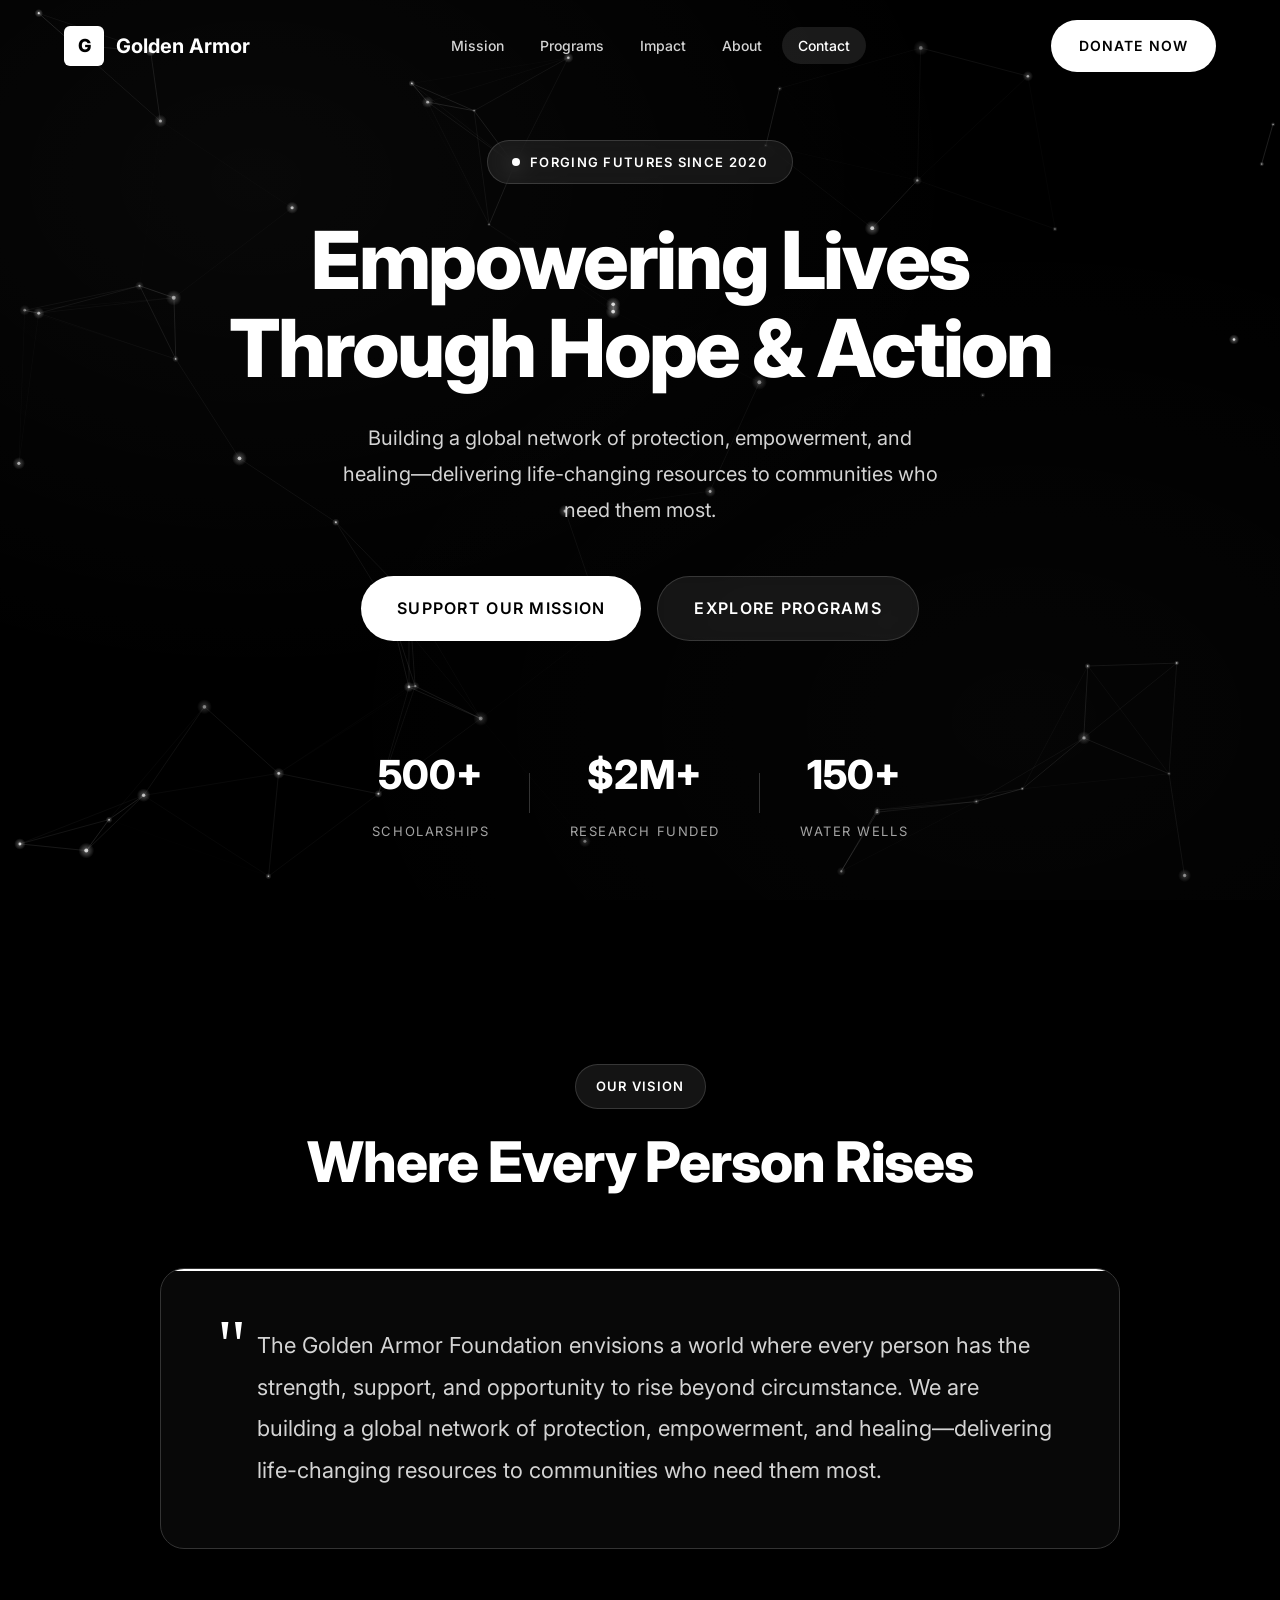
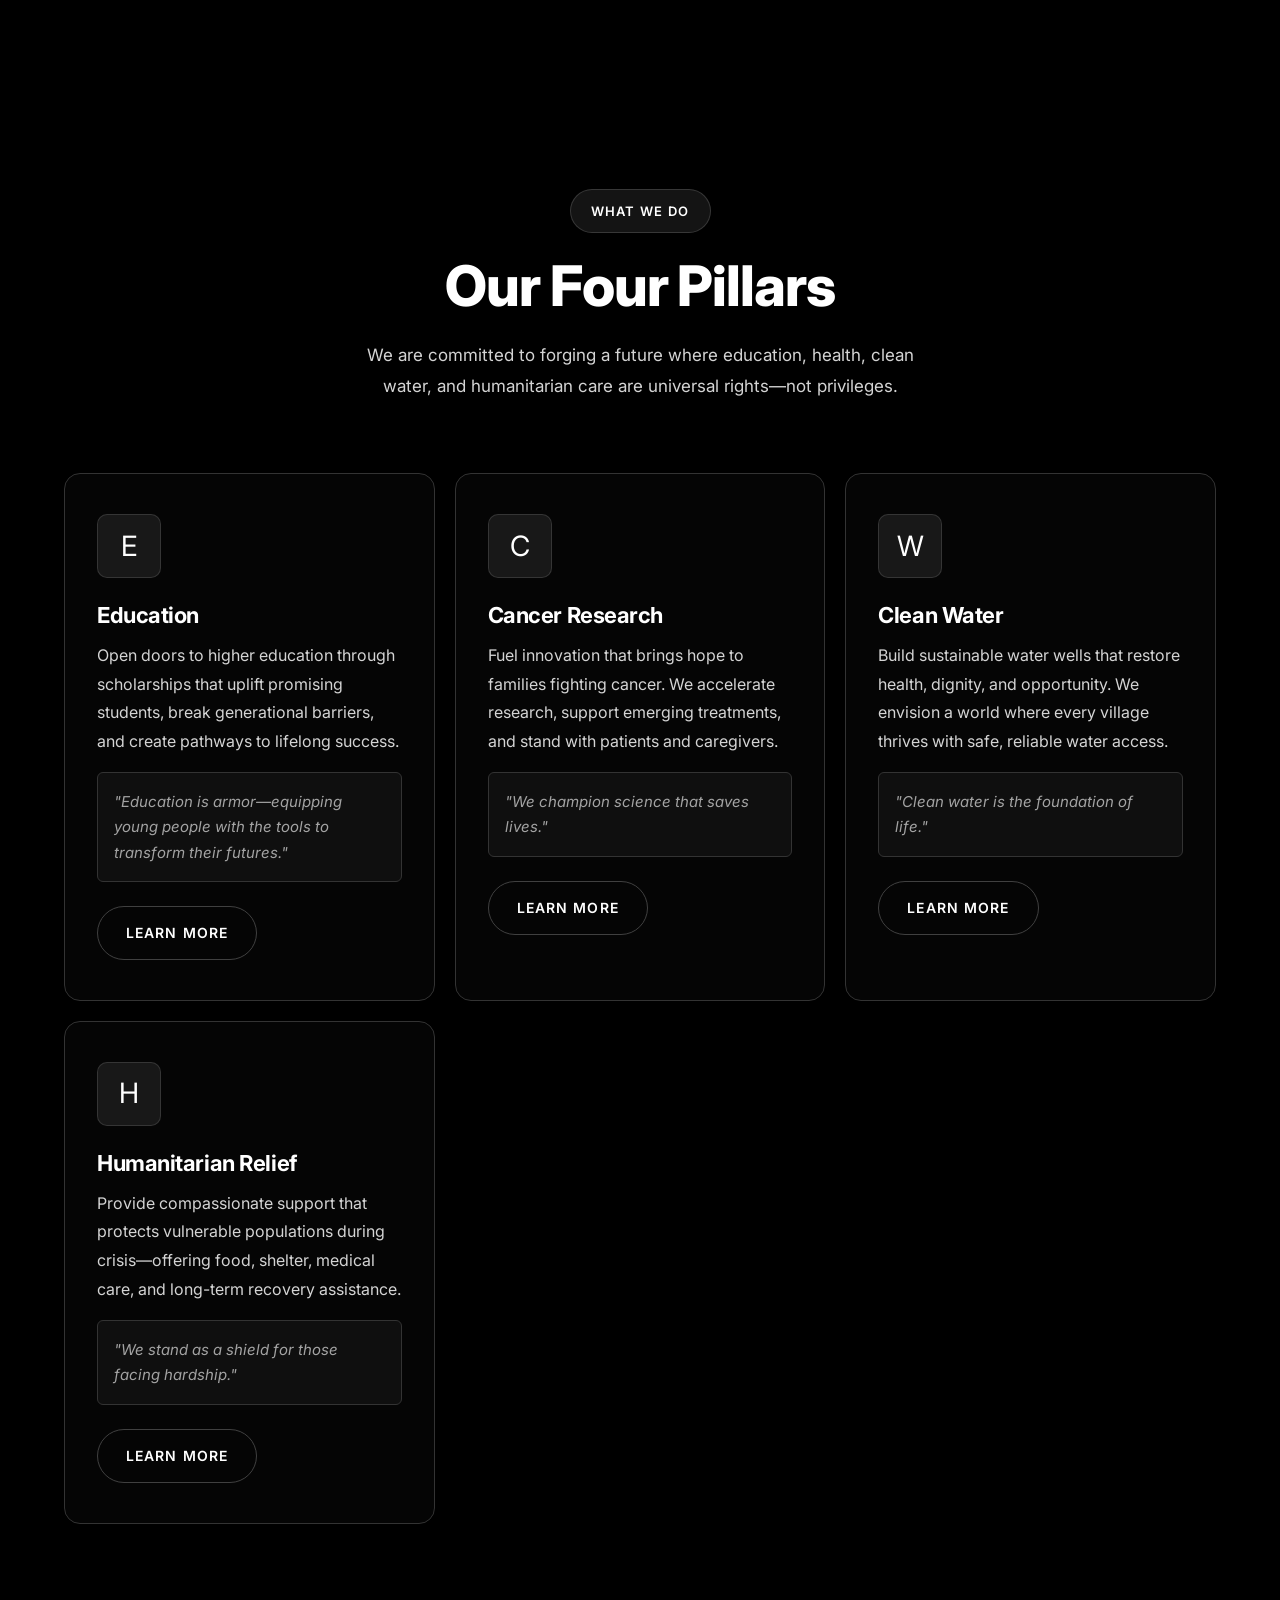
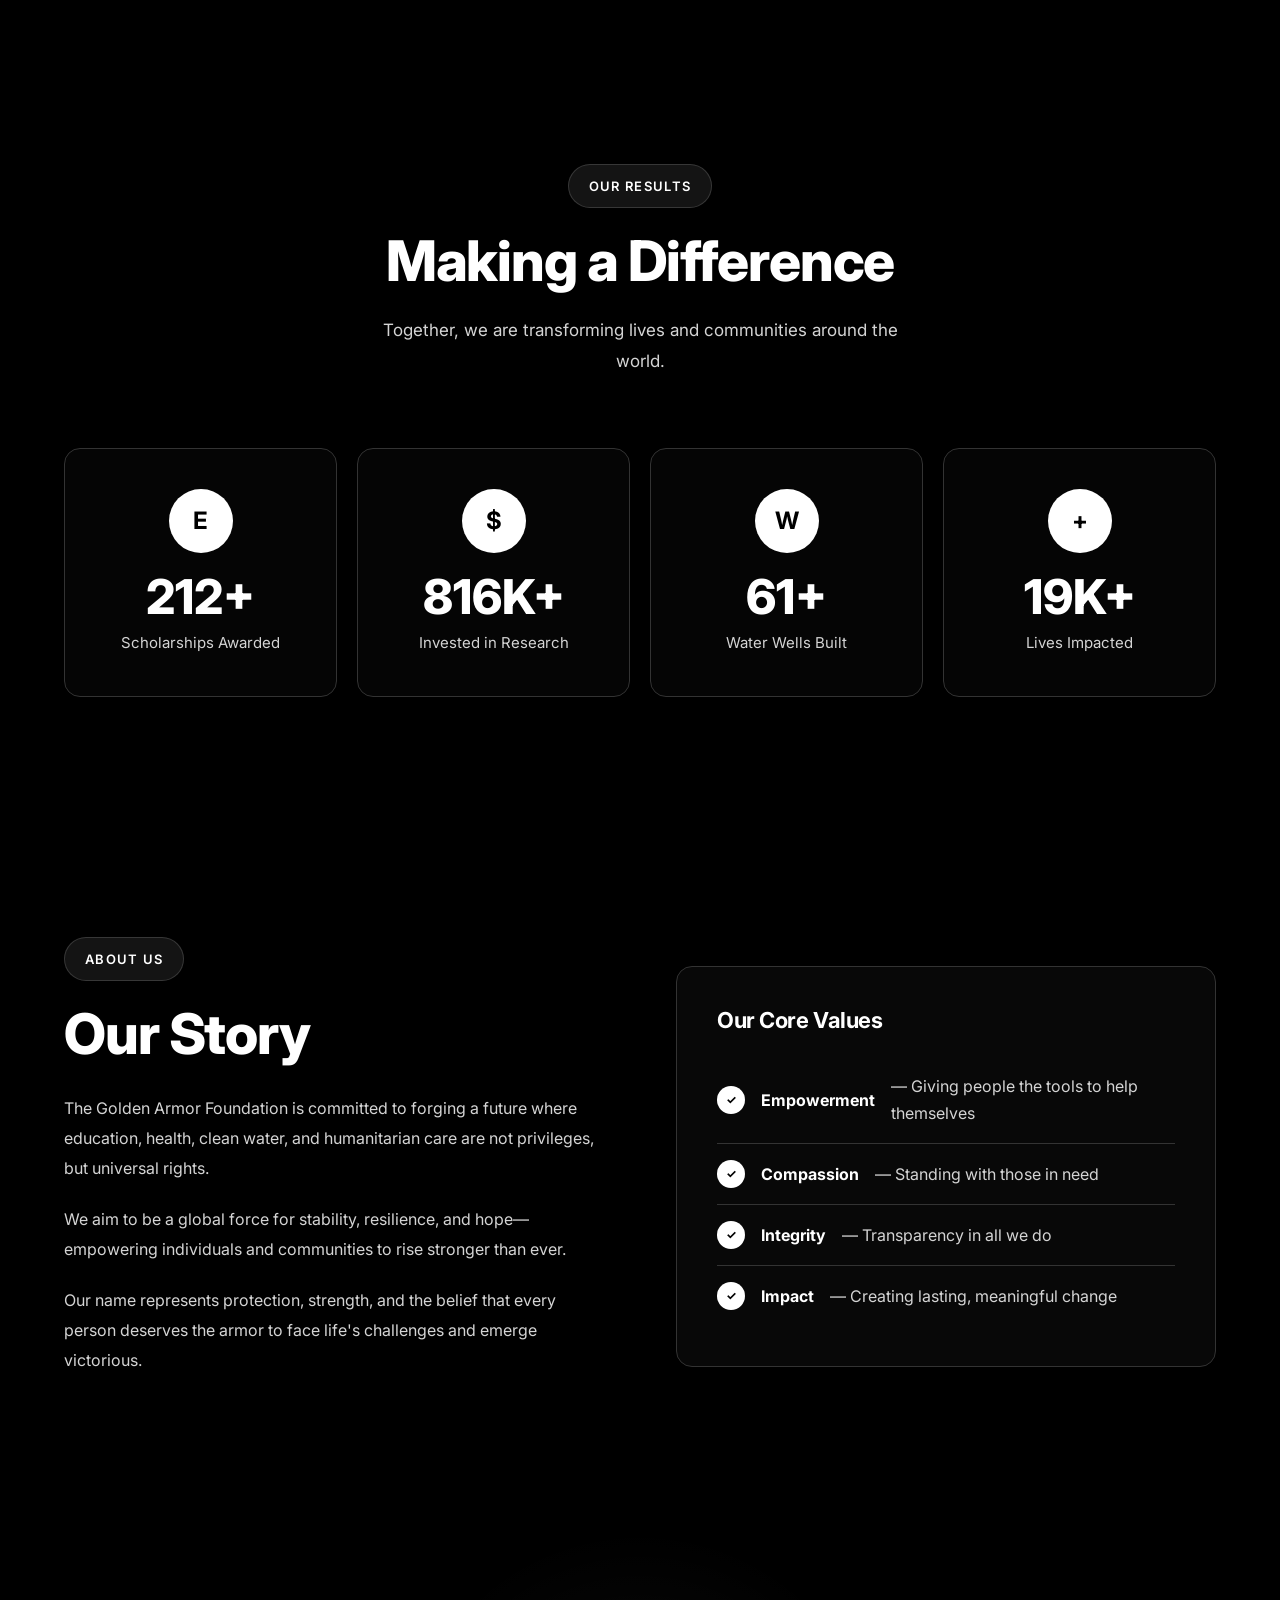
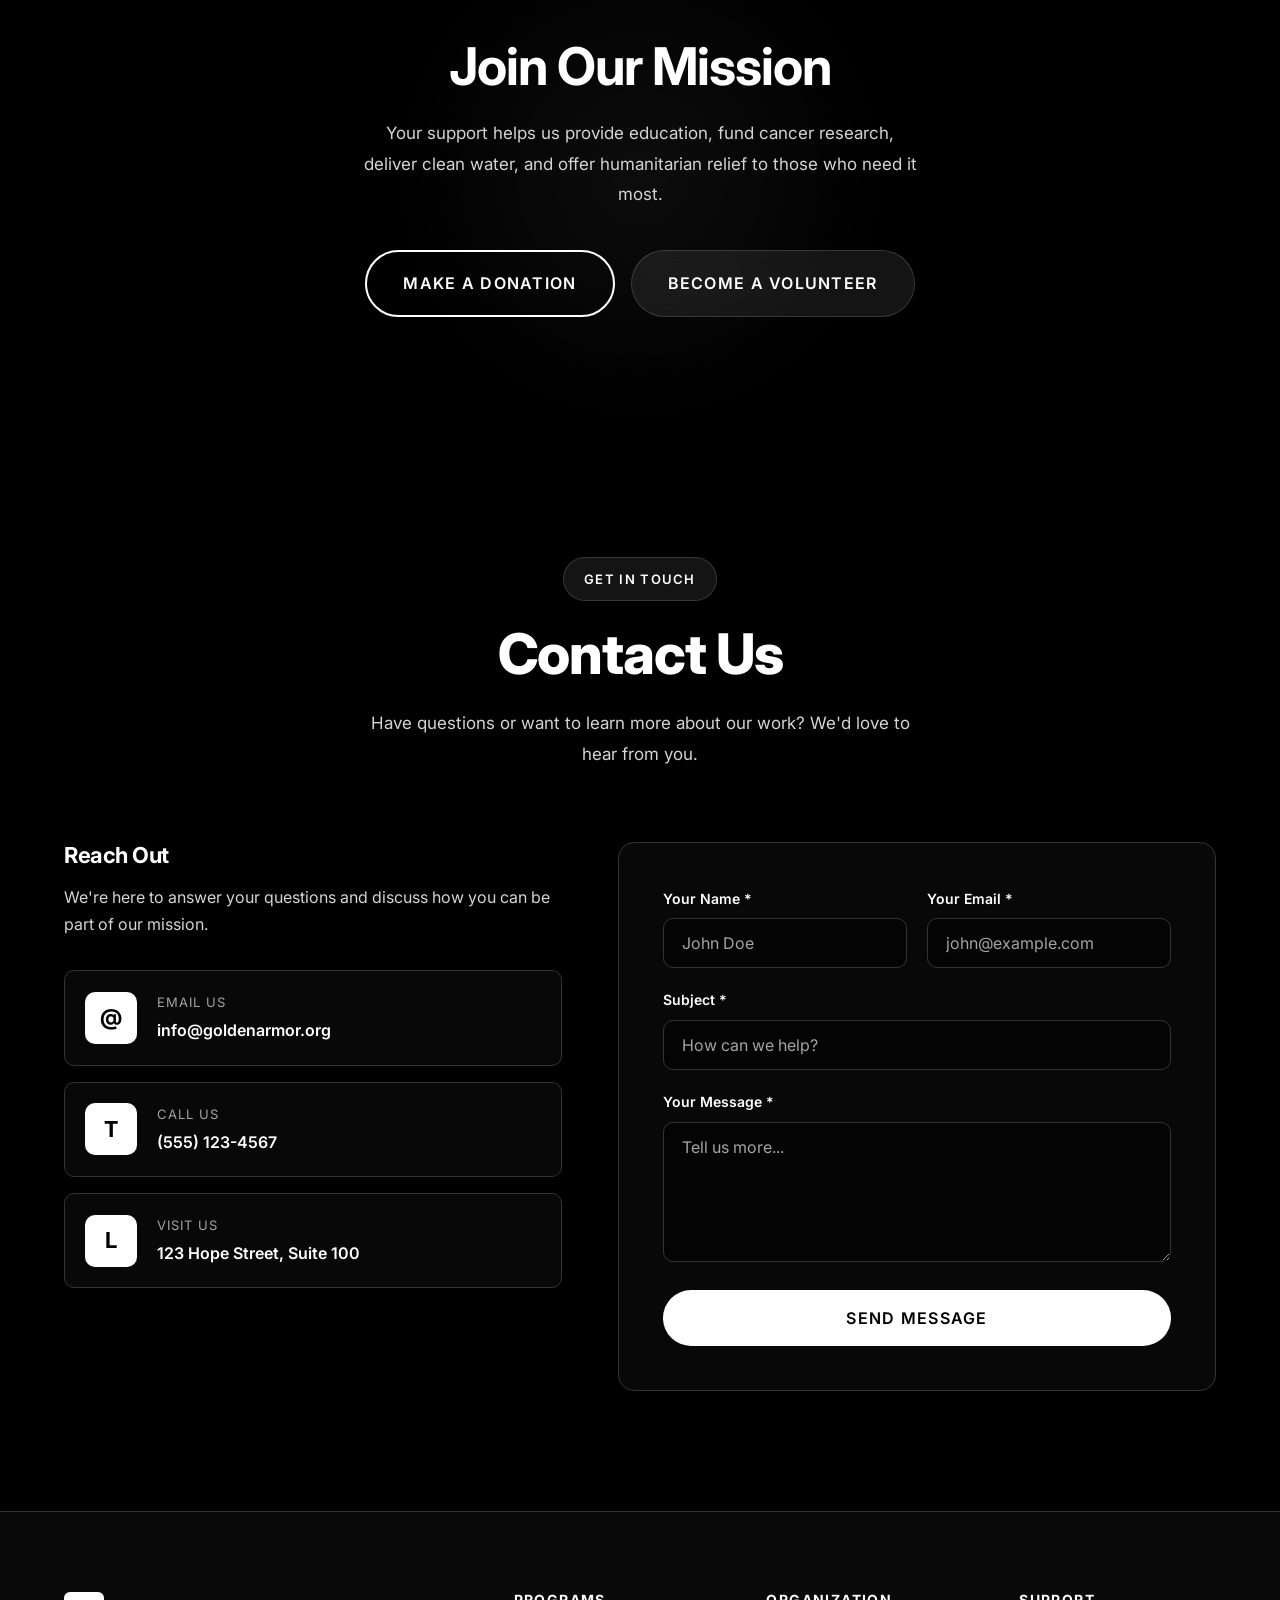
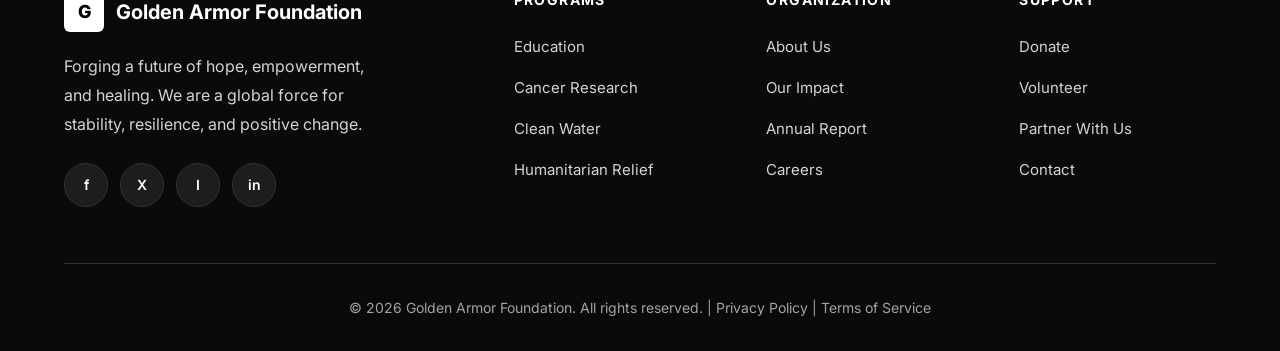
==== index.html @ a6d393dd "feat: build Golden Armor Foundation website - Create responsive landing page with network background" ====
<!DOCTYPE html>
<html lang="en">
<head>
    <meta charset="UTF-8">
    <meta name="viewport" content="width=device-width, initial-scale=1.0">
    <meta name="description" content="Golden Armor Foundation - Building a global network of protection, empowerment, and healing for communities worldwide.">
    <title>Golden Armor Foundation | Empowering Lives, Protecting Futures</title>
    <link rel="stylesheet" href="styles.css">
    <link rel="preconnect" href="https://fonts.googleapis.com">
    <link rel="preconnect" href="https://fonts.gstatic.com" crossorigin>
    <link href="https://fonts.googleapis.com/css2?family=Inter:wght@300;400;500;600;700;800&display=swap" rel="stylesheet">
</head>
<body>
    <!-- Skip Link for Accessibility -->
    <a href="#main-content" class="skip-link" style="position: absolute; top: -100px; left: 0; background: #fff; color: #000; padding: 16px 24px; z-index: 10000; transition: top 0.3s;">Skip to main content</a>
    
    <!-- Network Canvas Background -->
    <canvas id="network-canvas" aria-hidden="true"></canvas>
    
    <header class="header" role="banner">
        <nav class="nav container" aria-label="Main navigation">
            <a href="#" class="logo" aria-label="Golden Armor Foundation - Home">
                <span class="logo-icon" aria-hidden="true">G</span>
                <span class="logo-text">Golden Armor</span>
            </a>
            <ul class="nav-links" role="menubar">
                <li role="none"><a href="#mission" role="menuitem">Mission</a></li>
                <li role="none"><a href="#programs" role="menuitem">Programs</a></li>
                <li role="none"><a href="#impact" role="menuitem">Impact</a></li>
                <li role="none"><a href="#about" role="menuitem">About</a></li>
                <li role="none"><a href="#contact" role="menuitem">Contact</a></li>
            </ul>
            <a href="#donate" class="btn btn-primary">Donate Now</a>
            <button class="mobile-menu-btn" aria-label="Toggle navigation menu" aria-expanded="false" aria-controls="nav-links">
                <span></span>
                <span></span>
                <span></span>
            </button>
        </nav>
    </header>

    <main id="main-content">
        <!-- Hero Section -->
        <section class="hero" aria-labelledby="hero-title">
            <div class="hero-content container">
                <div class="hero-badge">Forging Futures Since 2020</div>
                <h1 id="hero-title" class="hero-title">Empowering Lives Through <span class="highlight">Hope</span> & <span class="highlight">Action</span></h1>
                <p class="hero-subtitle">Building a global network of protection, empowerment, and healing—delivering life-changing resources to communities who need them most.</p>
                <div class="hero-cta">
                    <a href="#donate" class="btn btn-primary btn-lg">Support Our Mission</a>
                    <a href="#programs" class="btn btn-glass btn-lg">Explore Programs</a>
                </div>
                <div class="hero-stats" role="list" aria-label="Foundation statistics">
                    <div class="hero-stat" role="listitem">
                        <span class="hero-stat-value" data-count="500">500+</span>
                        <span class="hero-stat-label">Scholarships</span>
                    </div>
                    <div class="hero-stat" role="listitem">
                        <span class="hero-stat-value">$2M+</span>
                        <span class="hero-stat-label">Research Funded</span>
                    </div>
                    <div class="hero-stat" role="listitem">
                        <span class="hero-stat-value">150+</span>
                        <span class="hero-stat-label">Water Wells</span>
                    </div>
                </div>
            </div>
        </section>

        <!-- Mission Section -->
        <section id="mission" class="mission section" aria-labelledby="mission-title">
            <div class="container">
                <div class="section-header">
                    <div class="section-badge">Our Vision</div>
                    <h2 id="mission-title" class="section-title">Where Every Person Rises</h2>
                </div>
                <div class="mission-card">
                    <blockquote class="mission-quote">
                        The Golden Armor Foundation envisions a world where every person has the strength, support, and opportunity to rise beyond circumstance. We are building a global network of protection, empowerment, and healing—delivering life-changing resources to communities who need them most.
                    </blockquote>
                </div>
            </div>
        </section>

        <!-- Programs Section -->
        <section id="programs" class="programs section" aria-labelledby="programs-title">
            <div class="container">
                <div class="section-header">
                    <div class="section-badge">What We Do</div>
                    <h2 id="programs-title" class="section-title">Our Four Pillars</h2>
                    <p class="section-subtitle">We are committed to forging a future where education, health, clean water, and humanitarian care are universal rights—not privileges.</p>
                </div>
                
                <div class="programs-grid" role="list">
                    <article class="program-card scroll-animate" role="listitem">
                        <div class="program-icon" aria-hidden="true"><span>E</span></div>
                        <h3 class="program-title">Education</h3>
                        <p class="program-description">Open doors to higher education through scholarships that uplift promising students, break generational barriers, and create pathways to lifelong success.</p>
                        <p class="program-motto">"Education is armor—equipping young people with the tools to transform their futures."</p>
                        <a href="education.html" class="btn btn-outline" aria-label="Learn more about Education program">Learn More</a>
                    </article>

                    <article class="program-card scroll-animate delay-1" role="listitem">
                        <div class="program-icon" aria-hidden="true"><span>C</span></div>
                        <h3 class="program-title">Cancer Research</h3>
                        <p class="program-description">Fuel innovation that brings hope to families fighting cancer. We accelerate research, support emerging treatments, and stand with patients and caregivers.</p>
                        <p class="program-motto">"We champion science that saves lives."</p>
                        <a href="cancer-research.html" class="btn btn-outline" aria-label="Learn more about Cancer Research program">Learn More</a>
                    </article>

                    <article class="program-card scroll-animate delay-2" role="listitem">
                        <div class="program-icon" aria-hidden="true"><span>W</span></div>
                        <h3 class="program-title">Clean Water</h3>
                        <p class="program-description">Build sustainable water wells that restore health, dignity, and opportunity. We envision a world where every village thrives with safe, reliable water access.</p>
                        <p class="program-motto">"Clean water is the foundation of life."</p>
                        <a href="clean-water.html" class="btn btn-outline" aria-label="Learn more about Clean Water program">Learn More</a>
                    </article>

                    <article class="program-card scroll-animate delay-3" role="listitem">
                        <div class="program-icon" aria-hidden="true"><span>H</span></div>
                        <h3 class="program-title">Humanitarian Relief</h3>
                        <p class="program-description">Provide compassionate support that protects vulnerable populations during crisis—offering food, shelter, medical care, and long-term recovery assistance.</p>
                        <p class="program-motto">"We stand as a shield for those facing hardship."</p>
                        <a href="humanitarian-relief.html" class="btn btn-outline" aria-label="Learn more about Humanitarian Relief program">Learn More</a>
                    </article>
                </div>
            </div>
        </section>

        <!-- Impact Section -->
        <section id="impact" class="impact section" aria-labelledby="impact-title">
            <div class="container">
                <div class="section-header">
                    <div class="section-badge">Our Results</div>
                    <h2 id="impact-title" class="section-title">Making a Difference</h2>
                    <p class="section-subtitle">Together, we are transforming lives and communities around the world.</p>
                </div>
                
                <div class="impact-grid" role="list" aria-label="Impact statistics">
                    <div class="impact-card scroll-animate" role="listitem">
                        <div class="impact-icon" aria-hidden="true">E</div>
                        <span class="impact-number">500+</span>
                        <span class="impact-label">Scholarships Awarded</span>
                    </div>
                    <div class="impact-card scroll-animate delay-1" role="listitem">
                        <div class="impact-icon" aria-hidden="true">$</div>
                        <span class="impact-number">$2M+</span>
                        <span class="impact-label">Invested in Research</span>
                    </div>
                    <div class="impact-card scroll-animate delay-2" role="listitem">
                        <div class="impact-icon" aria-hidden="true">W</div>
                        <span class="impact-number">150+</span>
                        <span class="impact-label">Water Wells Built</span>
                    </div>
                    <div class="impact-card scroll-animate delay-3" role="listitem">
                        <div class="impact-icon" aria-hidden="true">+</div>
                        <span class="impact-number">50K+</span>
                        <span class="impact-label">Lives Impacted</span>
                    </div>
                </div>
            </div>
        </section>

        <!-- About Section -->
        <section id="about" class="about section" aria-labelledby="about-title">
            <div class="container">
                <div class="about-grid">
                    <div class="about-content scroll-animate">
                        <div class="section-badge">About Us</div>
                        <h2 id="about-title" class="section-title">Our Story</h2>
                        <div class="about-text">
                            <p>The Golden Armor Foundation is committed to forging a future where education, health, clean water, and humanitarian care are not privileges, but universal rights.</p>
                            <p>We aim to be a global force for stability, resilience, and hope—empowering individuals and communities to rise stronger than ever.</p>
                            <p>Our name represents protection, strength, and the belief that every person deserves the armor to face life's challenges and emerge victorious.</p>
                        </div>
                    </div>
                    <div class="about-values scroll-animate delay-2">
                        <h3>Our Core Values</h3>
                        <ul>
                            <li><strong>Empowerment</strong> — Giving people the tools to help themselves</li>
                            <li><strong>Compassion</strong> — Standing with those in need</li>
                            <li><strong>Integrity</strong> — Transparency in all we do</li>
                            <li><strong>Impact</strong> — Creating lasting, meaningful change</li>
                        </ul>
                    </div>
                </div>
            </div>
        </section>

        <!-- Call to Action -->
        <section id="donate" class="cta section" aria-labelledby="cta-title">
            <div class="container">
                <div class="cta-content">
                    <h2 id="cta-title" class="cta-title">Join Our Mission</h2>
                    <p class="cta-subtitle">Your support helps us provide education, fund cancer research, deliver clean water, and offer humanitarian relief to those who need it most.</p>
                    <div class="cta-buttons">
                        <a href="#" class="btn btn-secondary btn-lg">Make a Donation</a>
                        <a href="#" class="btn btn-glass btn-lg">Become a Volunteer</a>
                    </div>
                </div>
            </div>
        </section>

        <!-- Contact Section -->
        <section id="contact" class="contact section" aria-labelledby="contact-title">
            <div class="container">
                <div class="section-header">
                    <div class="section-badge">Get in Touch</div>
                    <h2 id="contact-title" class="section-title">Contact Us</h2>
                    <p class="section-subtitle">Have questions or want to learn more about our work? We'd love to hear from you.</p>
                </div>
                <div class="contact-grid">
                    <div class="contact-info scroll-animate">
                        <h3>Reach Out</h3>
                        <p>We're here to answer your questions and discuss how you can be part of our mission.</p>
                        <div class="contact-details">
                            <div class="contact-item">
                                <div class="contact-item-icon" aria-hidden="true">@</div>
                                <div class="contact-item-text">
                                    <span class="contact-item-label">Email Us</span>
                                    <a href="mailto:info@goldenarmor.org" class="contact-item-value">info@goldenarmor.org</a>
                                </div>
                            </div>
                            <div class="contact-item">
                                <div class="contact-item-icon" aria-hidden="true">T</div>
                                <div class="contact-item-text">
                                    <span class="contact-item-label">Call Us</span>
                                    <a href="tel:+15551234567" class="contact-item-value">(555) 123-4567</a>
                                </div>
                            </div>
                            <div class="contact-item">
                                <div class="contact-item-icon" aria-hidden="true">L</div>
                                <div class="contact-item-text">
                                    <span class="contact-item-label">Visit Us</span>
                                    <span class="contact-item-value">123 Hope Street, Suite 100</span>
                                </div>
                            </div>
                        </div>
                    </div>
                    <form class="contact-form scroll-animate delay-2" aria-label="Contact form" novalidate>
                        <div class="form-row">
                            <div class="form-group">
                                <label for="name">Your Name <span aria-hidden="true">*</span><span class="sr-only">(required)</span></label>
                                <input type="text" id="name" name="name" placeholder="John Doe" required autocomplete="name">
                            </div>
                            <div class="form-group">
                                <label for="email">Your Email <span aria-hidden="true">*</span><span class="sr-only">(required)</span></label>
                                <input type="email" id="email" name="email" placeholder="john@example.com" required autocomplete="email">
                            </div>
                        </div>
                        <div class="form-group">
                            <label for="subject">Subject <span aria-hidden="true">*</span><span class="sr-only">(required)</span></label>
                            <input type="text" id="subject" name="subject" placeholder="How can we help?" required>
                        </div>
                        <div class="form-group">
                            <label for="message">Your Message <span aria-hidden="true">*</span><span class="sr-only">(required)</span></label>
                            <textarea id="message" name="message" placeholder="Tell us more..." rows="5" required></textarea>
                        </div>
                        <button type="submit" class="btn btn-primary btn-lg" style="width: 100%;">Send Message</button>
                    </form>
                </div>
            </div>
        </section>
    </main>

    <footer class="footer" role="contentinfo">
        <div class="container">
            <div class="footer-grid">
                <div class="footer-brand">
                    <a href="#" class="logo" aria-label="Golden Armor Foundation - Home">
                        <span class="logo-icon" aria-hidden="true">G</span>
                        <span class="logo-text">Golden Armor Foundation</span>
                    </a>
                    <p>Forging a future of hope, empowerment, and healing. We are a global force for stability, resilience, and positive change.</p>
                    <div class="footer-social" role="list" aria-label="Social media links">
                        <a href="#" aria-label="Facebook" role="listitem">f</a>
                        <a href="#" aria-label="Twitter" role="listitem">X</a>
                        <a href="#" aria-label="Instagram" role="listitem">I</a>
                        <a href="#" aria-label="LinkedIn" role="listitem">in</a>
                    </div>
                </div>
                <div class="footer-links">
                    <h4>Programs</h4>
                    <ul>
                        <li><a href="education.html">Education</a></li>
                        <li><a href="cancer-research.html">Cancer Research</a></li>
                        <li><a href="clean-water.html">Clean Water</a></li>
                        <li><a href="humanitarian-relief.html">Humanitarian Relief</a></li>
                    </ul>
                </div>
                <div class="footer-links">
                    <h4>Organization</h4>
                    <ul>
                        <li><a href="#about">About Us</a></li>
                        <li><a href="#impact">Our Impact</a></li>
                        <li><a href="#">Annual Report</a></li>
                        <li><a href="#">Careers</a></li>
                    </ul>
                </div>
                <div class="footer-links">
                    <h4>Support</h4>
                    <ul>
                        <li><a href="#donate">Donate</a></li>
                        <li><a href="#">Volunteer</a></li>
                        <li><a href="#">Partner With Us</a></li>
                        <li><a href="#contact">Contact</a></li>
                    </ul>
                </div>
            </div>
            <div class="footer-bottom">
                <p>&copy; 2026 Golden Armor Foundation. All rights reserved. | <a href="#">Privacy Policy</a> | <a href="#">Terms of Service</a></p>
            </div>
        </div>
    </footer>

    <!-- Screen Reader Only Style -->
    <style>
        .sr-only {
            position: absolute;
            width: 1px;
            height: 1px;
            padding: 0;
            margin: -1px;
            overflow: hidden;
            clip: rect(0, 0, 0, 0);
            white-space: nowrap;
            border: 0;
        }
        
        .skip-link:focus {
            position: fixed;
            top: 16px;
            left: 16px;
            z-index: 10001;
        }
    </style>

    <script src="script.js"></script>
</body>
</html>
---- styles.css ----
/* Golden Armor Foundation - Accessible Black & White Stylesheet */

/* CSS Variables - Accessible Color Palette */
:root {
    /* Pure Black & White */
    --color-black: #000000;
    --color-white: #FFFFFF;
    
    /* Accessible Grays (all pass contrast against white/black) */
    --color-gray-50: #F5F5F5;
    --color-gray-100: #E5E5E5;
    --color-gray-200: #D4D4D4;
    --color-gray-300: #A3A3A3;
    --color-gray-400: #737373;
    --color-gray-500: #525252;
    --color-gray-600: #404040;
    --color-gray-700: #262626;
    --color-gray-800: #171717;
    --color-gray-900: #0A0A0A;
    
    /* Semantic Colors - High Contrast */
    --color-text: #FFFFFF;           /* White on black = 21:1 ratio */
    --color-text-secondary: #D4D4D4; /* Light gray on black = 14.74:1 ratio */
    --color-text-muted: #A3A3A3;     /* Medium gray on black = 8.59:1 ratio */
    --color-bg: #000000;             /* Pure black background */
    --color-bg-elevated: #0A0A0A;    /* Slightly lighter black */
    --color-border: #333333;         /* Dark gray borders */
    --color-border-light: #404040;   /* Lighter borders */
    
    /* Focus & Interactive States */
    --color-focus: #FFFFFF;
    --color-hover: #E5E5E5;
    
    /* Font */
    --font-primary: 'Inter', -apple-system, BlinkMacSystemFont, 'Segoe UI', Roboto, sans-serif;
    
    /* Shadows - Subtle for dark theme */
    --shadow-sm: 0 1px 2px rgba(0,0,0,0.5);
    --shadow-md: 0 4px 12px rgba(0,0,0,0.6);
    --shadow-lg: 0 10px 30px rgba(0,0,0,0.7);
    --shadow-xl: 0 20px 50px rgba(0,0,0,0.8);
    --shadow-glow: 0 0 30px rgba(255,255,255,0.1);
    
    /* Transitions */
    --transition: all 0.3s cubic-bezier(0.4, 0, 0.2, 1);
    --transition-fast: all 0.15s ease;
    
    /* Border Radius */
    --radius-sm: 6px;
    --radius-md: 10px;
    --radius-lg: 16px;
    --radius-xl: 24px;
    --radius-full: 9999px;
}

/* Reset & Base */
*, *::before, *::after {
    margin: 0;
    padding: 0;
    box-sizing: border-box;
}

html {
    scroll-behavior: smooth;
    font-size: 16px;
}

body {
    font-family: var(--font-primary);
    font-size: 1rem;
    line-height: 1.7;
    color: var(--color-text);
    background-color: var(--color-bg);
    -webkit-font-smoothing: antialiased;
    -moz-osx-font-smoothing: grayscale;
    overflow-x: hidden;
}

/* Network Canvas Background */
#network-canvas {
    position: fixed;
    top: 0;
    left: 0;
    width: 100%;
    height: 100%;
    z-index: 0;
    pointer-events: none;
}

/* Subtle Background Gradient */
body::before {
    content: '';
    position: fixed;
    top: 0;
    left: 0;
    width: 100%;
    height: 100%;
    background: 
        radial-gradient(ellipse at 20% 20%, rgba(255,255,255,0.03) 0%, transparent 50%),
        radial-gradient(ellipse at 80% 80%, rgba(255,255,255,0.02) 0%, transparent 50%);
    z-index: 1;
    pointer-events: none;
}

h1, h2, h3, h4, h5, h6 {
    font-family: var(--font-primary);
    font-weight: 700;
    line-height: 1.2;
    color: var(--color-white);
    letter-spacing: -0.02em;
}

a {
    text-decoration: none;
    color: inherit;
    transition: var(--transition-fast);
}

ul {
    list-style: none;
}

img {
    max-width: 100%;
    height: auto;
}

/* Container */
.container {
    max-width: 1200px;
    margin: 0 auto;
    padding: 0 24px;
    position: relative;
    z-index: 10;
}

/* Accessible Buttons */
.btn {
    display: inline-flex;
    align-items: center;
    justify-content: center;
    gap: 8px;
    padding: 14px 28px;
    font-family: var(--font-primary);
    font-size: 0.875rem;
    font-weight: 600;
    text-transform: uppercase;
    letter-spacing: 0.08em;
    border-radius: var(--radius-full);
    cursor: pointer;
    transition: var(--transition);
    border: none;
    outline: none;
    position: relative;
    overflow: hidden;
    min-height: 48px; /* Accessible touch target */
}

/* Focus visible for keyboard navigation */
.btn:focus-visible {
    outline: 3px solid var(--color-white);
    outline-offset: 2px;
}

.btn-primary {
    background: var(--color-white);
    color: var(--color-black);
}

.btn-primary:hover {
    background: var(--color-gray-100);
    transform: translateY(-2px);
    box-shadow: var(--shadow-glow);
}

.btn-secondary {
    background: transparent;
    color: var(--color-white);
    border: 2px solid var(--color-white);
}

.btn-secondary:hover {
    background: var(--color-white);
    color: var(--color-black);
    transform: translateY(-2px);
}

.btn-outline {
    background: transparent;
    color: var(--color-white);
    border: 1px solid var(--color-border-light);
}

.btn-outline:hover {
    border-color: var(--color-white);
    background: rgba(255,255,255,0.05);
    transform: translateY(-2px);
}

.btn-glass {
    background: rgba(255,255,255,0.08);
    color: var(--color-white);
    backdrop-filter: blur(10px);
    border: 1px solid rgba(255,255,255,0.15);
}

.btn-glass:hover {
    background: rgba(255,255,255,0.15);
    transform: translateY(-2px);
}

.btn-lg {
    padding: 18px 36px;
    font-size: 1rem;
}

/* Header */
.header {
    position: fixed;
    top: 0;
    left: 0;
    right: 0;
    z-index: 1000;
    padding: 20px 0;
    transition: var(--transition);
}

.header.scrolled {
    padding: 14px 0;
    background: rgba(0, 0, 0, 0.95);
    backdrop-filter: blur(20px);
    border-bottom: 1px solid var(--color-border);
}

.nav {
    display: flex;
    justify-content: space-between;
    align-items: center;
}

.logo {
    display: flex;
    align-items: center;
    gap: 12px;
    font-family: var(--font-primary);
    font-size: 1.25rem;
    font-weight: 700;
    color: var(--color-white);
}

.logo:focus-visible {
    outline: 3px solid var(--color-white);
    outline-offset: 4px;
    border-radius: var(--radius-sm);
}

.logo-icon {
    width: 40px;
    height: 40px;
    display: flex;
    align-items: center;
    justify-content: center;
    background: var(--color-white);
    color: var(--color-black);
    border-radius: var(--radius-sm);
    font-size: 1.125rem;
    font-weight: 800;
}

.nav-links {
    display: flex;
    align-items: center;
    gap: 4px;
}

.nav-links a {
    color: var(--color-text-secondary);
    font-weight: 500;
    font-size: 0.875rem;
    padding: 10px 16px;
    border-radius: var(--radius-full);
    transition: var(--transition-fast);
}

.nav-links a:hover,
.nav-links a.active {
    color: var(--color-white);
    background: rgba(255,255,255,0.1);
}

.nav-links a:focus-visible {
    outline: 3px solid var(--color-white);
    outline-offset: 2px;
}

.mobile-menu-btn {
    display: none;
    flex-direction: column;
    gap: 5px;
    background: none;
    border: none;
    cursor: pointer;
    padding: 8px;
    min-width: 44px;
    min-height: 44px;
    justify-content: center;
    align-items: center;
}

.mobile-menu-btn:focus-visible {
    outline: 3px solid var(--color-white);
    outline-offset: 2px;
}

.mobile-menu-btn span {
    width: 24px;
    height: 2px;
    background-color: var(--color-white);
    transition: var(--transition);
    border-radius: 2px;
}

/* Hero Section */
.hero {
    position: relative;
    min-height: 100vh;
    display: flex;
    align-items: center;
    background: transparent;
    overflow: hidden;
}

.hero-content {
    position: relative;
    z-index: 10;
    text-align: center;
    padding: 140px 24px 100px;
    max-width: 900px;
    margin: 0 auto;
}

.hero-badge {
    display: inline-flex;
    align-items: center;
    gap: 10px;
    background: rgba(255,255,255,0.08);
    backdrop-filter: blur(10px);
    border: 1px solid rgba(255,255,255,0.15);
    padding: 10px 24px;
    border-radius: var(--radius-full);
    font-size: 0.8125rem;
    font-weight: 600;
    color: var(--color-white);
    margin-bottom: 32px;
    text-transform: uppercase;
    letter-spacing: 0.1em;
}

.hero-badge::before {
    content: '';
    width: 8px;
    height: 8px;
    background: var(--color-white);
    border-radius: 50%;
}

.hero-title {
    font-size: clamp(2.75rem, 7vw, 5rem);
    font-weight: 800;
    color: var(--color-white);
    margin-bottom: 28px;
    line-height: 1.1;
    letter-spacing: -0.03em;
}

.hero-subtitle {
    font-size: clamp(1.0625rem, 2vw, 1.25rem);
    color: var(--color-text-secondary);
    max-width: 600px;
    margin: 0 auto 48px;
    font-weight: 400;
    line-height: 1.8;
}

.hero-cta {
    display: flex;
    gap: 16px;
    justify-content: center;
    flex-wrap: wrap;
}

.hero-stats {
    display: flex;
    justify-content: center;
    gap: 80px;
    margin-top: 100px;
}

.hero-stat {
    text-align: center;
    position: relative;
}

.hero-stat::after {
    content: '';
    position: absolute;
    top: 50%;
    right: -40px;
    transform: translateY(-50%);
    width: 1px;
    height: 40px;
    background: var(--color-border);
}

.hero-stat:last-child::after {
    display: none;
}

.hero-stat-value {
    display: block;
    font-size: 2.5rem;
    font-weight: 800;
    color: var(--color-white);
    margin-bottom: 8px;
}

.hero-stat-label {
    font-size: 0.8125rem;
    color: var(--color-text-muted);
    text-transform: uppercase;
    letter-spacing: 0.12em;
}

/* Sections */
.section {
    padding: 120px 0;
    position: relative;
}

.section-header {
    text-align: center;
    margin-bottom: 72px;
}

.section-badge {
    display: inline-flex;
    align-items: center;
    gap: 8px;
    background: rgba(255,255,255,0.08);
    border: 1px solid rgba(255,255,255,0.15);
    padding: 10px 20px;
    border-radius: var(--radius-full);
    font-size: 0.8125rem;
    font-weight: 600;
    color: var(--color-white);
    margin-bottom: 20px;
    text-transform: uppercase;
    letter-spacing: 0.1em;
}

.section-title {
    font-size: clamp(2.25rem, 5vw, 3.5rem);
    font-weight: 800;
    margin-bottom: 20px;
    color: var(--color-white);
    letter-spacing: -0.02em;
}

.section-subtitle {
    color: var(--color-text-secondary);
    max-width: 560px;
    margin: 0 auto;
    font-size: 1.0625rem;
    line-height: 1.8;
}

/* Mission Section */
.mission-card {
    background: rgba(255,255,255,0.03);
    border: 1px solid var(--color-border);
    border-radius: var(--radius-xl);
    padding: 56px;
    position: relative;
    overflow: hidden;
    max-width: 960px;
    margin: 0 auto;
}

.mission-card::before {
    content: '';
    position: absolute;
    top: 0;
    left: 0;
    width: 100%;
    height: 2px;
    background: var(--color-white);
}

.mission-quote {
    font-size: 1.375rem;
    color: var(--color-text-secondary);
    line-height: 1.9;
    position: relative;
    padding-left: 40px;
}

.mission-quote::before {
    content: '"';
    position: absolute;
    left: 0;
    top: -16px;
    font-size: 4.5rem;
    color: var(--color-white);
    font-style: normal;
    line-height: 1;
    font-family: Georgia, serif;
}

/* Programs Section */
.programs-grid {
    display: grid;
    grid-template-columns: repeat(auto-fit, minmax(280px, 1fr));
    gap: 20px;
}

.program-card {
    background: rgba(255,255,255,0.02);
    padding: 40px 32px;
    border-radius: var(--radius-lg);
    border: 1px solid var(--color-border);
    transition: var(--transition);
    position: relative;
    overflow: hidden;
}

.program-card::before {
    content: '';
    position: absolute;
    top: 0;
    left: 0;
    width: 100%;
    height: 100%;
    background: linear-gradient(180deg, rgba(255,255,255,0.05) 0%, transparent 50%);
    opacity: 0;
    transition: var(--transition);
}

.program-card:hover {
    border-color: var(--color-border-light);
    transform: translateY(-4px);
    box-shadow: var(--shadow-lg);
}

.program-card:hover::before {
    opacity: 1;
}

.program-icon {
    width: 64px;
    height: 64px;
    display: flex;
    align-items: center;
    justify-content: center;
    background: rgba(255,255,255,0.08);
    border: 1px solid rgba(255,255,255,0.12);
    border-radius: var(--radius-md);
    font-size: 1.75rem;
    margin-bottom: 24px;
    transition: var(--transition);
    position: relative;
    z-index: 1;
}

.program-card:hover .program-icon {
    background: var(--color-white);
    border-color: var(--color-white);
}

.program-card:hover .program-icon span {
    filter: none;
}

.program-title {
    font-size: 1.375rem;
    font-weight: 700;
    margin-bottom: 12px;
    color: var(--color-white);
    position: relative;
    z-index: 1;
}

.program-description {
    color: var(--color-text-secondary);
    margin-bottom: 16px;
    line-height: 1.8;
    position: relative;
    z-index: 1;
}

.program-motto {
    color: var(--color-text-muted);
    font-size: 0.9375rem;
    font-style: italic;
    margin-bottom: 24px;
    padding: 16px;
    background: rgba(255,255,255,0.04);
    border: 1px solid var(--color-border);
    border-radius: var(--radius-sm);
    position: relative;
    z-index: 1;
}

/* Impact Section */
.impact-grid {
    display: grid;
    grid-template-columns: repeat(4, 1fr);
    gap: 20px;
}

.impact-card {
    background: rgba(255,255,255,0.02);
    backdrop-filter: blur(10px);
    border: 1px solid var(--color-border);
    border-radius: var(--radius-lg);
    padding: 40px 24px;
    text-align: center;
    transition: var(--transition);
    position: relative;
    overflow: hidden;
}

.impact-card:hover {
    border-color: var(--color-border-light);
    transform: translateY(-4px);
    box-shadow: var(--shadow-lg);
}

.impact-icon {
    width: 64px;
    height: 64px;
    display: flex;
    align-items: center;
    justify-content: center;
    background: var(--color-white);
    color: var(--color-black);
    border-radius: 50%;
    margin: 0 auto 20px;
    font-size: 1.5rem;
    font-weight: 700;
}

.impact-number {
    display: block;
    font-size: 3rem;
    font-weight: 800;
    color: var(--color-white);
    margin-bottom: 8px;
    line-height: 1;
}

.impact-label {
    font-size: 0.9375rem;
    color: var(--color-text-secondary);
}

/* About Section */
.about-grid {
    display: grid;
    grid-template-columns: 1fr 1fr;
    gap: 72px;
    align-items: center;
}

.about-content h2 {
    text-align: left;
    margin-bottom: 24px;
}

.about-text p {
    color: var(--color-text-secondary);
    margin-bottom: 20px;
    line-height: 1.9;
}

.about-values {
    background: rgba(255,255,255,0.03);
    border: 1px solid var(--color-border);
    border-radius: var(--radius-lg);
    padding: 40px;
}

.about-values h3 {
    font-size: 1.375rem;
    margin-bottom: 24px;
    color: var(--color-white);
}

.about-values ul li {
    padding: 16px 0;
    border-bottom: 1px solid var(--color-border);
    color: var(--color-text-secondary);
    display: flex;
    align-items: center;
    gap: 16px;
    transition: var(--transition-fast);
}

.about-values ul li:last-child {
    border-bottom: none;
}

.about-values ul li::before {
    content: '✓';
    display: flex;
    align-items: center;
    justify-content: center;
    width: 28px;
    height: 28px;
    background: var(--color-white);
    color: var(--color-black);
    border-radius: 50%;
    font-size: 0.75rem;
    font-weight: 700;
    flex-shrink: 0;
}

.about-values ul li strong {
    color: var(--color-white);
}

/* CTA Section */
.cta {
    text-align: center;
    position: relative;
}

.cta::before {
    content: '';
    position: absolute;
    top: 50%;
    left: 50%;
    transform: translate(-50%, -50%);
    width: 500px;
    height: 500px;
    background: radial-gradient(circle, rgba(255,255,255,0.05) 0%, transparent 70%);
    border-radius: 50%;
    pointer-events: none;
}

.cta-content {
    position: relative;
    z-index: 1;
}

.cta-title {
    font-size: clamp(2.25rem, 5vw, 3.25rem);
    color: var(--color-white);
    margin-bottom: 20px;
}

.cta-subtitle {
    color: var(--color-text-secondary);
    max-width: 560px;
    margin: 0 auto 40px;
    font-size: 1.0625rem;
    line-height: 1.8;
}

.cta-buttons {
    display: flex;
    gap: 16px;
    justify-content: center;
    flex-wrap: wrap;
}

/* Contact Section */
.contact-grid {
    display: grid;
    grid-template-columns: 1fr 1.2fr;
    gap: 56px;
}

.contact-info h3 {
    font-size: 1.375rem;
    margin-bottom: 16px;
    color: var(--color-white);
}

.contact-info p {
    color: var(--color-text-secondary);
    margin-bottom: 32px;
}

.contact-details {
    display: flex;
    flex-direction: column;
    gap: 16px;
}

.contact-item {
    display: flex;
    align-items: center;
    gap: 20px;
    padding: 20px;
    background: rgba(255,255,255,0.03);
    border: 1px solid var(--color-border);
    border-radius: var(--radius-md);
    transition: var(--transition);
}

.contact-item:hover {
    border-color: var(--color-border-light);
    transform: translateX(4px);
}

.contact-item-icon {
    width: 52px;
    height: 52px;
    display: flex;
    align-items: center;
    justify-content: center;
    background: var(--color-white);
    color: var(--color-black);
    border-radius: var(--radius-md);
    font-size: 1.375rem;
    flex-shrink: 0;
    font-weight: 700;
}

.contact-item-text {
    display: flex;
    flex-direction: column;
}

.contact-item-label {
    font-size: 0.8125rem;
    color: var(--color-text-muted);
    margin-bottom: 4px;
    text-transform: uppercase;
    letter-spacing: 0.08em;
}

.contact-item-value {
    font-weight: 600;
    color: var(--color-white);
}

.contact-form {
    background: rgba(255,255,255,0.03);
    border: 1px solid var(--color-border);
    padding: 44px;
    border-radius: var(--radius-lg);
}

.form-row {
    display: grid;
    grid-template-columns: 1fr 1fr;
    gap: 20px;
}

.form-group {
    margin-bottom: 20px;
}

.form-group label {
    display: block;
    font-size: 0.875rem;
    font-weight: 600;
    color: var(--color-white);
    margin-bottom: 8px;
}

.form-group input,
.form-group textarea {
    width: 100%;
    padding: 14px 18px;
    border: 1px solid var(--color-border);
    border-radius: var(--radius-md);
    font-family: var(--font-primary);
    font-size: 1rem;
    transition: var(--transition-fast);
    background: rgba(0, 0, 0, 0.5);
    color: var(--color-white);
    min-height: 48px;
}

.form-group input::placeholder,
.form-group textarea::placeholder {
    color: var(--color-text-muted);
}

.form-group input:focus,
.form-group textarea:focus {
    outline: none;
    border-color: var(--color-white);
    box-shadow: 0 0 0 3px rgba(255,255,255,0.2);
}

.form-group input:focus-visible,
.form-group textarea:focus-visible {
    outline: 2px solid var(--color-white);
    outline-offset: 2px;
}

.form-group textarea {
    resize: vertical;
    min-height: 140px;
}

/* Footer */
.footer {
    background: var(--color-gray-900);
    border-top: 1px solid var(--color-border);
    color: var(--color-white);
    padding: 80px 0 32px;
    position: relative;
}

.footer-grid {
    display: grid;
    grid-template-columns: 2fr 1fr 1fr 1fr;
    gap: 56px;
    margin-bottom: 56px;
}

.footer-brand p {
    color: var(--color-text-secondary);
    margin-top: 20px;
    max-width: 300px;
    line-height: 1.8;
}

.footer-social {
    display: flex;
    gap: 12px;
    margin-top: 24px;
}

.footer-social a {
    width: 44px;
    height: 44px;
    display: flex;
    align-items: center;
    justify-content: center;
    background: rgba(255,255,255,0.08);
    border: 1px solid var(--color-border);
    border-radius: 50%;
    color: var(--color-white);
    transition: var(--transition-fast);
    font-size: 0.875rem;
    font-weight: 600;
}

.footer-social a:hover {
    background: var(--color-white);
    color: var(--color-black);
    transform: translateY(-3px);
}

.footer-social a:focus-visible {
    outline: 3px solid var(--color-white);
    outline-offset: 2px;
}

.footer-links h4 {
    color: var(--color-white);
    font-size: 0.875rem;
    margin-bottom: 24px;
    text-transform: uppercase;
    letter-spacing: 0.1em;
}

.footer-links ul li {
    margin-bottom: 14px;
}

.footer-links ul li a {
    color: var(--color-text-secondary);
    font-size: 0.9375rem;
    transition: var(--transition-fast);
}

.footer-links ul li a:hover {
    color: var(--color-white);
}

.footer-links ul li a:focus-visible {
    outline: 2px solid var(--color-white);
    outline-offset: 2px;
}

.footer-bottom {
    text-align: center;
    padding-top: 32px;
    border-top: 1px solid var(--color-border);
    color: var(--color-text-muted);
    font-size: 0.875rem;
}

/* Responsive Design */
@media (max-width: 1024px) {
    .impact-grid {
        grid-template-columns: repeat(2, 1fr);
    }
    
    .footer-grid {
        grid-template-columns: 1fr 1fr;
    }
}

@media (max-width: 992px) {
    .about-grid,
    .contact-grid {
        grid-template-columns: 1fr;
    }
    
    .mission-card {
        padding: 40px 32px;
    }
}

@media (max-width: 768px) {
    .nav-links {
        display: none;
        position: absolute;
        top: 100%;
        left: 0;
        right: 0;
        background: rgba(0, 0, 0, 0.98);
        backdrop-filter: blur(20px);
        flex-direction: column;
        padding: 20px;
        gap: 8px;
        border-top: 1px solid var(--color-border);
    }
    
    .nav-links.active {
        display: flex;
    }
    
    .nav-links a {
        display: block;
        padding: 14px 16px;
        width: 100%;
        min-height: 44px;
    }
    
    .mobile-menu-btn {
        display: flex;
    }
    
    .hero-stats {
        flex-direction: column;
        gap: 40px;
    }
    
    .hero-stat::after {
        display: none;
    }
    
    .hero-cta {
        flex-direction: column;
        align-items: center;
    }
    
    .cta-buttons {
        flex-direction: column;
        align-items: center;
    }
    
    .form-row {
        grid-template-columns: 1fr;
    }
    
    .footer-grid {
        grid-template-columns: 1fr;
        text-align: center;
    }
    
    .footer-brand p {
        margin: 20px auto 0;
    }
    
    .footer-social {
        justify-content: center;
    }
    
    .mission-card {
        padding: 32px 24px;
    }
    
    .mission-quote {
        font-size: 1.125rem;
    }
}

@media (max-width: 480px) {
    .impact-grid {
        grid-template-columns: 1fr;
    }
    
    .contact-form {
        padding: 28px 20px;
    }
    
    .programs-grid {
        grid-template-columns: 1fr;
    }
}

/* Animations */
.scroll-animate {
    opacity: 0;
    transform: translateY(30px);
    transition: all 0.6s cubic-bezier(0.4, 0, 0.2, 1);
}

.scroll-animate.visible {
    opacity: 1;
    transform: translateY(0);
}

.scroll-animate.delay-1 { transition-delay: 0.1s; }
.scroll-animate.delay-2 { transition-delay: 0.2s; }
.scroll-animate.delay-3 { transition-delay: 0.3s; }
.scroll-animate.delay-4 { transition-delay: 0.4s; }

/* Custom Scrollbar */
::-webkit-scrollbar {
    width: 8px;
}

::-webkit-scrollbar-track {
    background: var(--color-black);
}

::-webkit-scrollbar-thumb {
    background: var(--color-gray-600);
    border-radius: 4px;
}

::-webkit-scrollbar-thumb:hover {
    background: var(--color-gray-400);
}

/* Focus styles for accessibility */
*:focus-visible {
    outline: 2px solid var(--color-white);
    outline-offset: 2px;
}

/* Selection Color */
::selection {
    background: var(--color-white);
    color: var(--color-black);
}

/* Reduced motion */
@media (prefers-reduced-motion: reduce) {
    *,
    *::before,
    *::after {
        animation-duration: 0.01ms !important;
        animation-iteration-count: 1 !important;
        transition-duration: 0.01ms !important;
    }
    
    .scroll-animate {
        opacity: 1;
        transform: none;
    }
}
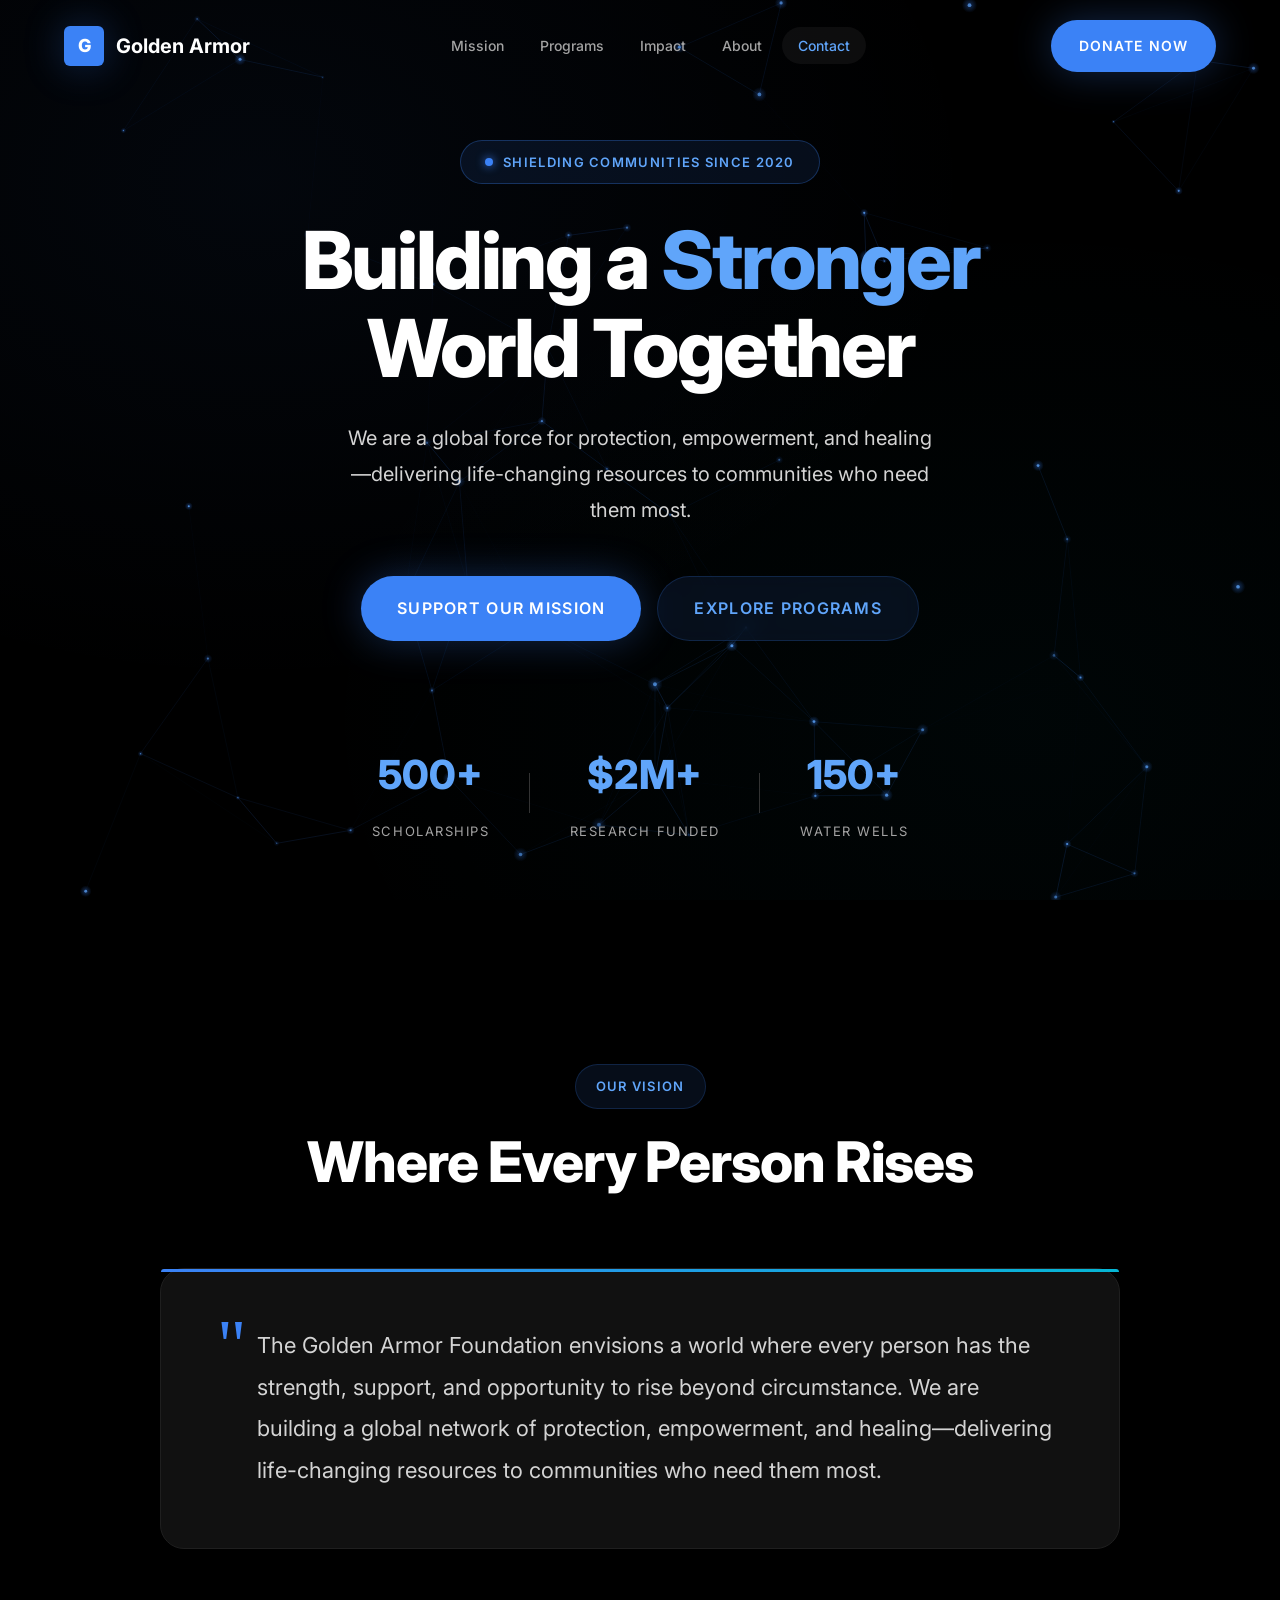
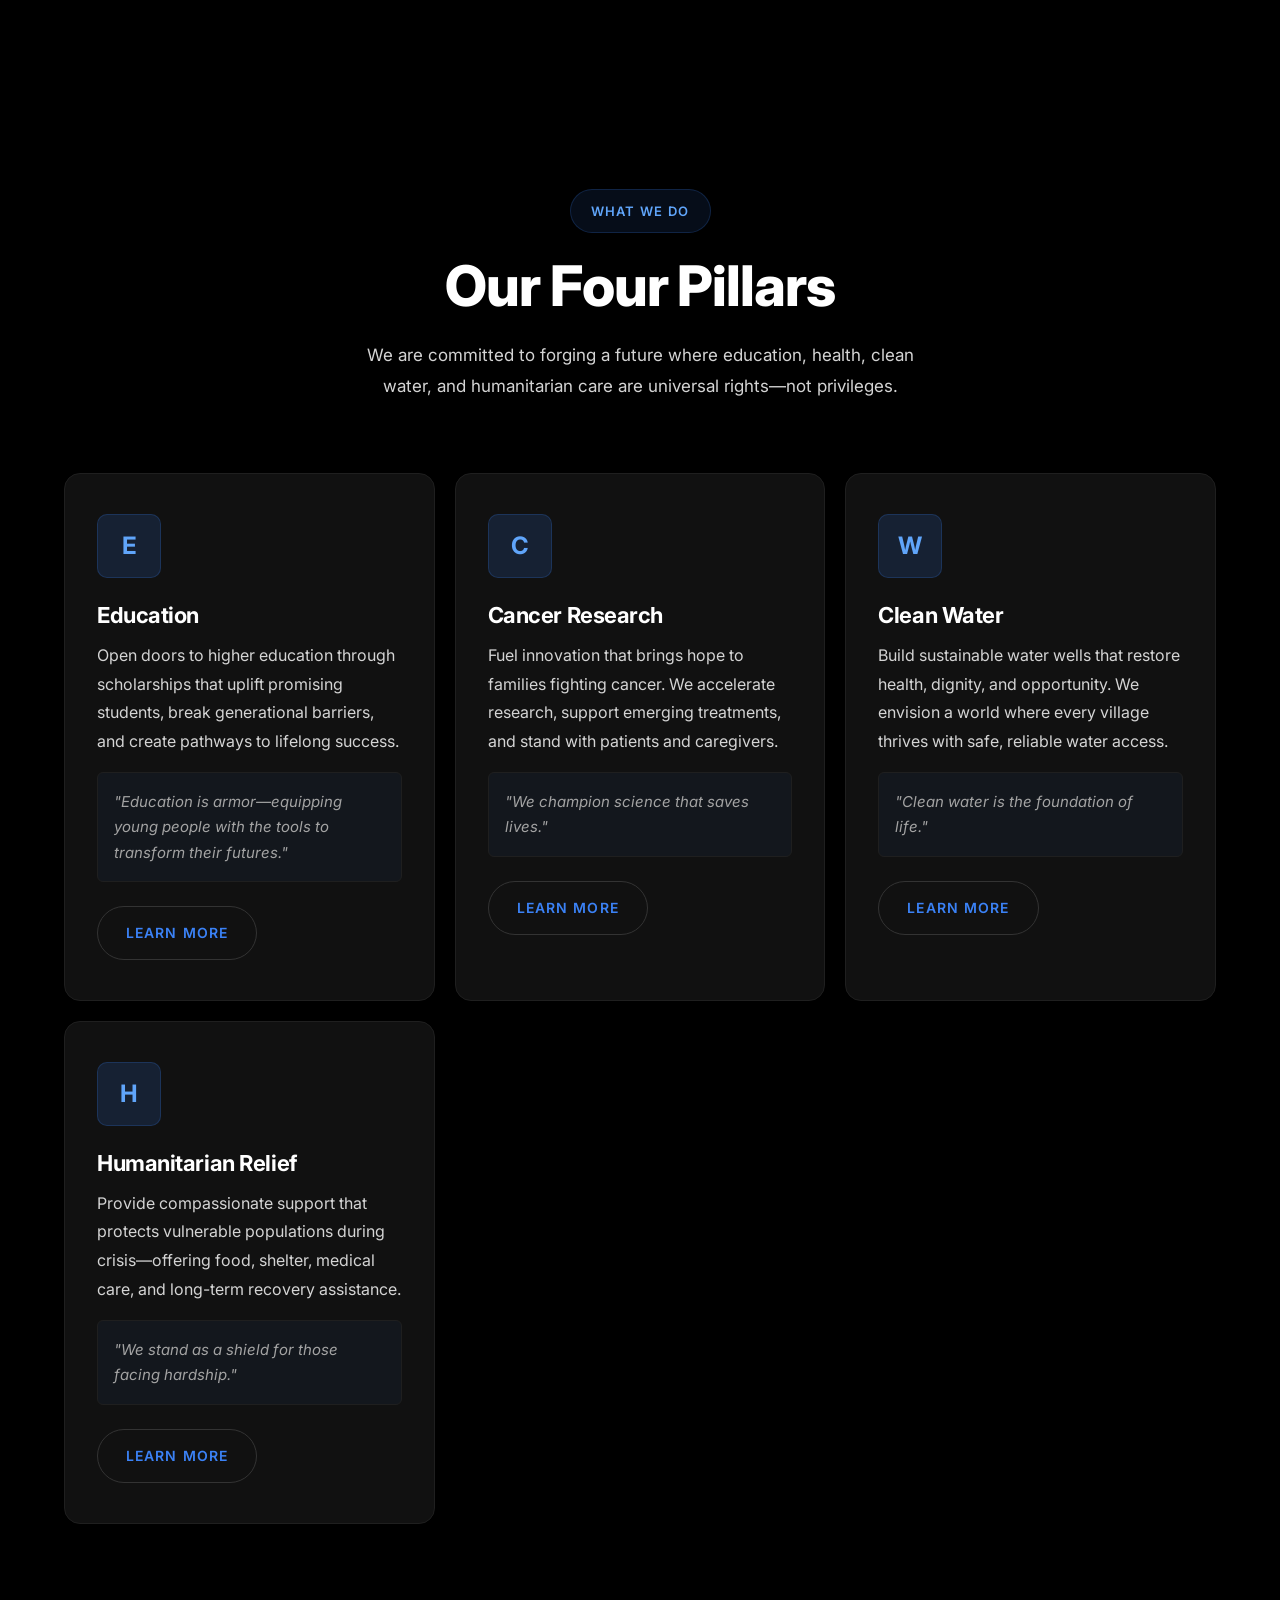
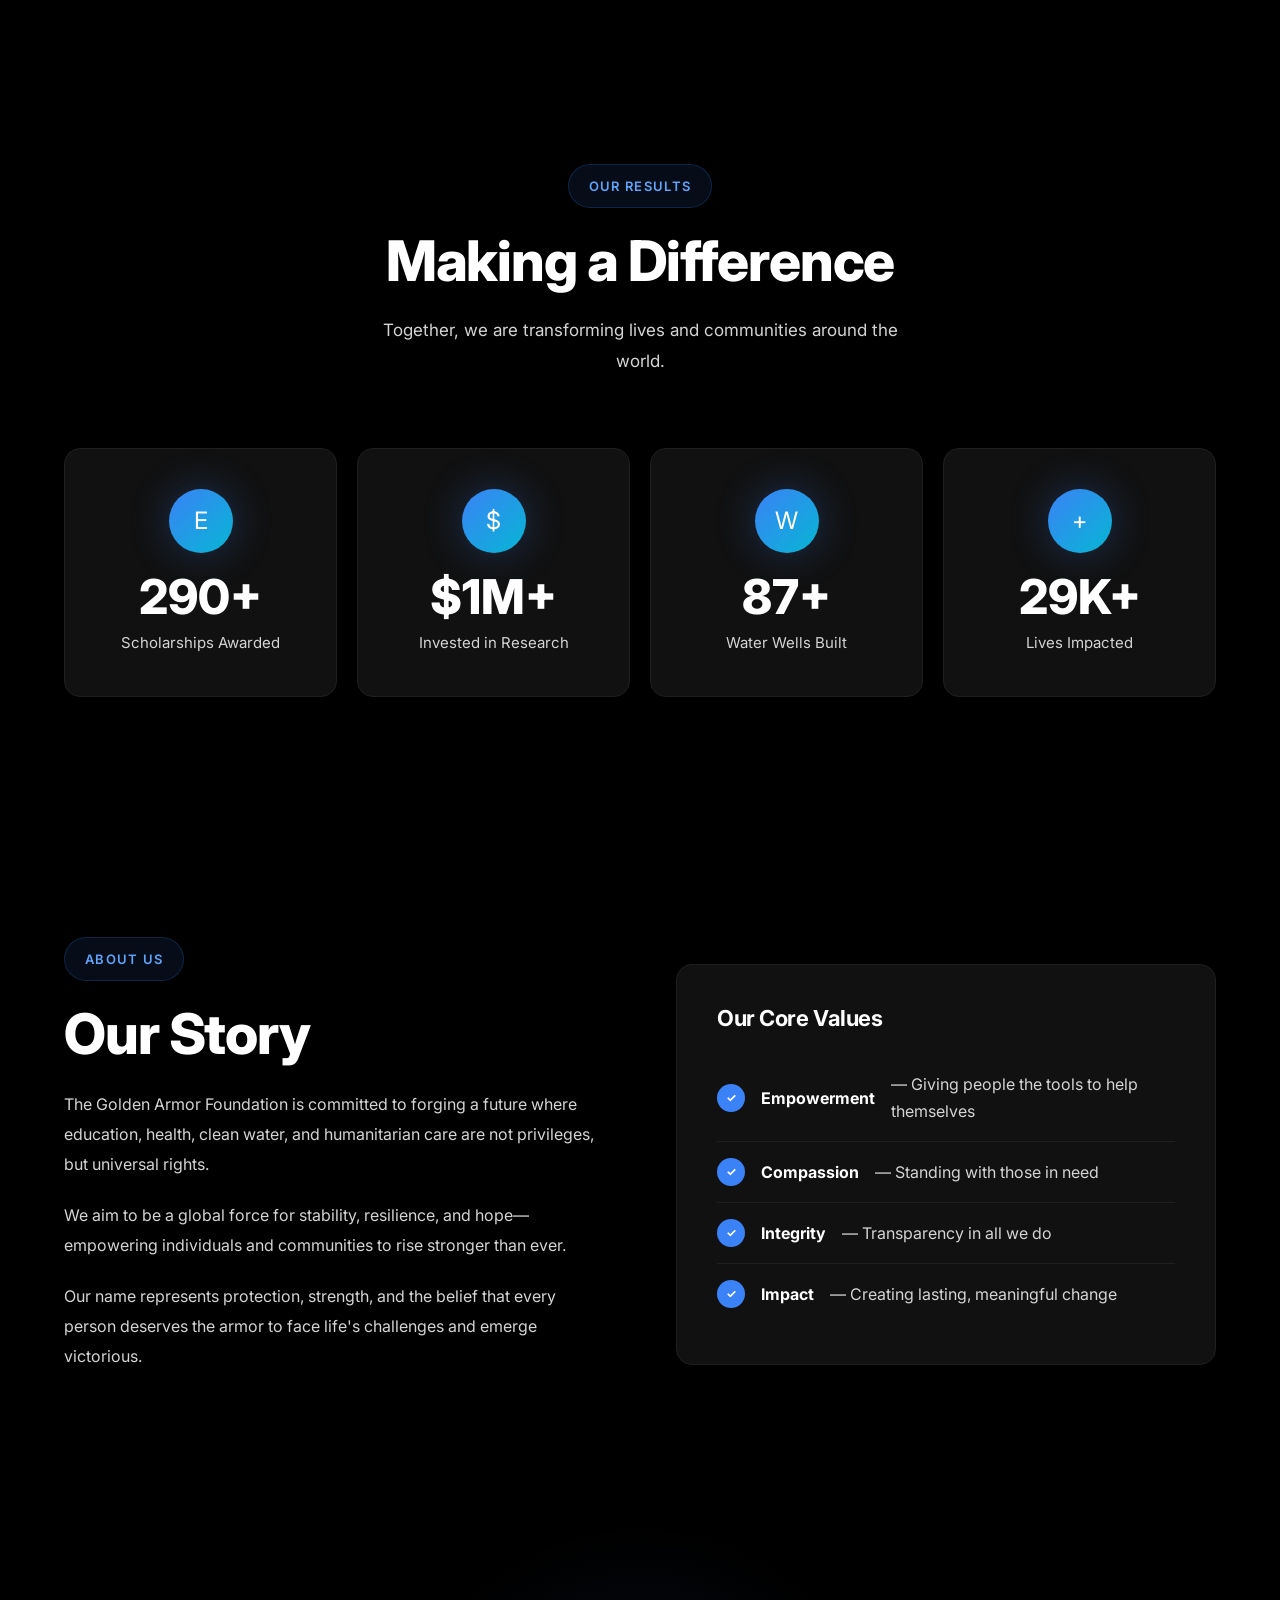
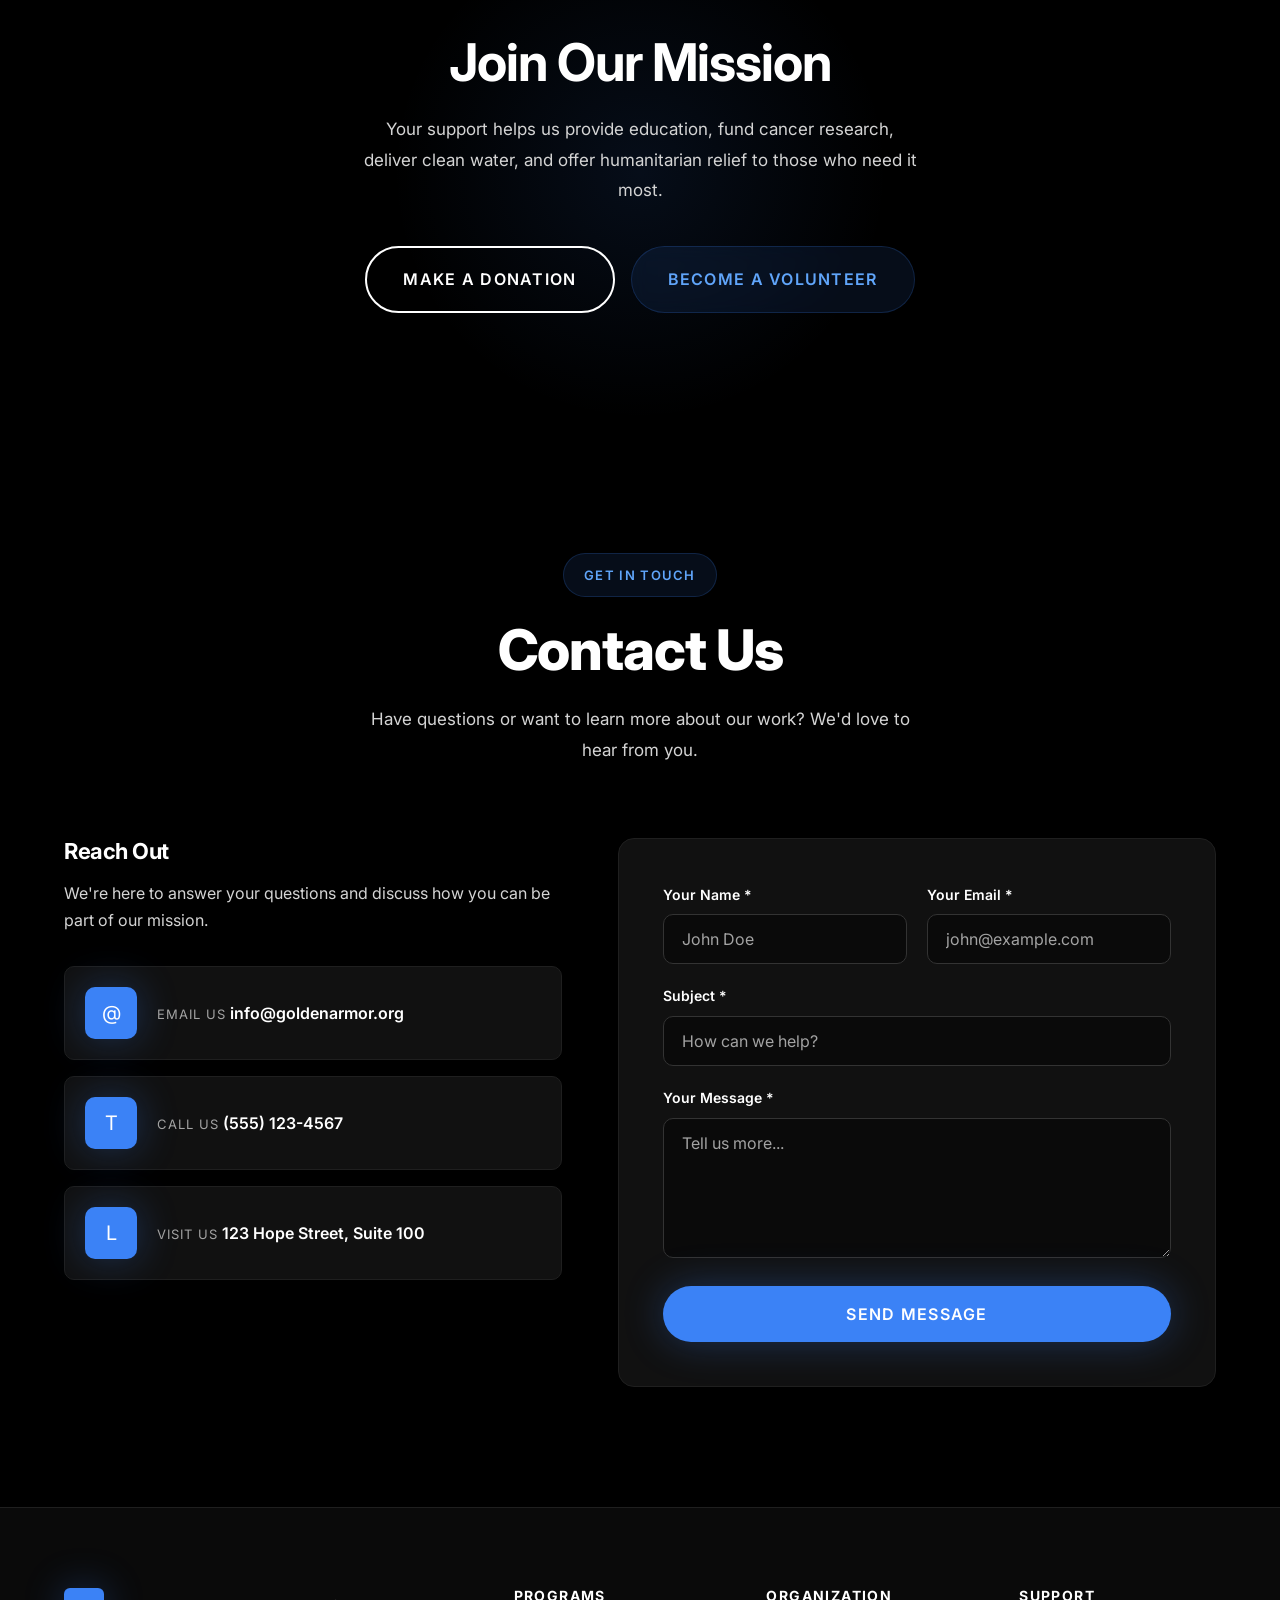
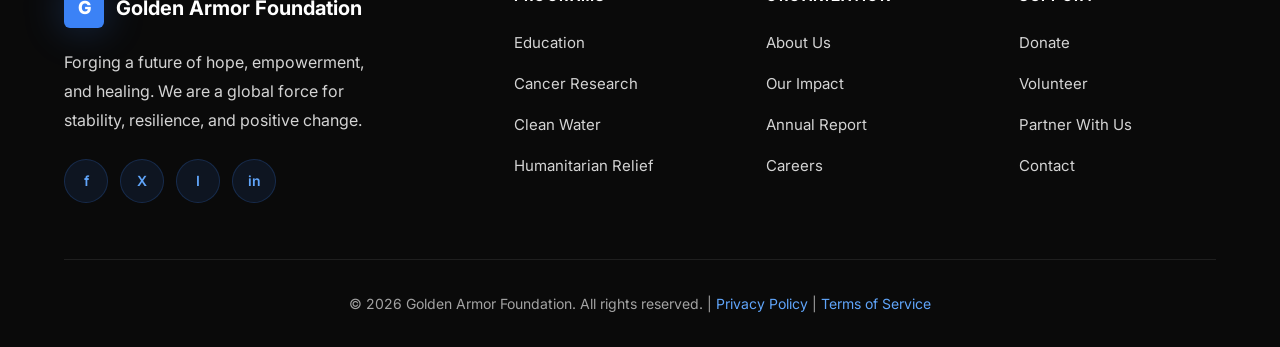
==== commit ccccff9a: "feat: add blue security-themed accents - Replace yellow/gold with blue (#3B82F6) accent color - Add " ====
--- a/index.html
+++ b/index.html
@@ -11,10 +11,8 @@
     <link href="https://fonts.googleapis.com/css2?family=Inter:wght@300;400;500;600;700;800&display=swap" rel="stylesheet">
 </head>
 <body>
-    <!-- Skip Link for Accessibility -->
-    <a href="#main-content" class="skip-link" style="position: absolute; top: -100px; left: 0; background: #fff; color: #000; padding: 16px 24px; z-index: 10000; transition: top 0.3s;">Skip to main content</a>
+    <a href="#main-content" class="skip-link" style="position: absolute; top: -100px; left: 0; background: #3B82F6; color: white; padding: 16px 24px; z-index: 10000; transition: top 0.3s;">Skip to main content</a>
     
-    <!-- Network Canvas Background -->
     <canvas id="network-canvas" aria-hidden="true"></canvas>
     
     <header class="header" role="banner">
@@ -31,7 +29,7 @@
                 <li role="none"><a href="#contact" role="menuitem">Contact</a></li>
             </ul>
             <a href="#donate" class="btn btn-primary">Donate Now</a>
-            <button class="mobile-menu-btn" aria-label="Toggle navigation menu" aria-expanded="false" aria-controls="nav-links">
+            <button class="mobile-menu-btn" aria-label="Toggle navigation menu" aria-expanded="false">
                 <span></span>
                 <span></span>
                 <span></span>
@@ -40,19 +38,18 @@
     </header>
 
     <main id="main-content">
-        <!-- Hero Section -->
         <section class="hero" aria-labelledby="hero-title">
             <div class="hero-content container">
-                <div class="hero-badge">Forging Futures Since 2020</div>
-                <h1 id="hero-title" class="hero-title">Empowering Lives Through <span class="highlight">Hope</span> & <span class="highlight">Action</span></h1>
-                <p class="hero-subtitle">Building a global network of protection, empowerment, and healing—delivering life-changing resources to communities who need them most.</p>
+                <div class="hero-badge">Shielding Communities Since 2020</div>
+                <h1 id="hero-title" class="hero-title">Building a <span class="highlight">Stronger</span> World Together</h1>
+                <p class="hero-subtitle">We are a global force for protection, empowerment, and healing—delivering life-changing resources to communities who need them most.</p>
                 <div class="hero-cta">
                     <a href="#donate" class="btn btn-primary btn-lg">Support Our Mission</a>
                     <a href="#programs" class="btn btn-glass btn-lg">Explore Programs</a>
                 </div>
                 <div class="hero-stats" role="list" aria-label="Foundation statistics">
                     <div class="hero-stat" role="listitem">
-                        <span class="hero-stat-value" data-count="500">500+</span>
+                        <span class="hero-stat-value">500+</span>
                         <span class="hero-stat-label">Scholarships</span>
                     </div>
                     <div class="hero-stat" role="listitem">
@@ -67,7 +64,6 @@
             </div>
         </section>
 
-        <!-- Mission Section -->
         <section id="mission" class="mission section" aria-labelledby="mission-title">
             <div class="container">
                 <div class="section-header">
@@ -82,7 +78,6 @@
             </div>
         </section>
 
-        <!-- Programs Section -->
         <section id="programs" class="programs section" aria-labelledby="programs-title">
             <div class="container">
                 <div class="section-header">
@@ -93,41 +88,40 @@
                 
                 <div class="programs-grid" role="list">
                     <article class="program-card scroll-animate" role="listitem">
-                        <div class="program-icon" aria-hidden="true"><span>E</span></div>
+                        <div class="program-icon" aria-hidden="true">E</div>
                         <h3 class="program-title">Education</h3>
                         <p class="program-description">Open doors to higher education through scholarships that uplift promising students, break generational barriers, and create pathways to lifelong success.</p>
                         <p class="program-motto">"Education is armor—equipping young people with the tools to transform their futures."</p>
-                        <a href="education.html" class="btn btn-outline" aria-label="Learn more about Education program">Learn More</a>
+                        <a href="education.html" class="btn btn-outline">Learn More</a>
                     </article>
 
                     <article class="program-card scroll-animate delay-1" role="listitem">
-                        <div class="program-icon" aria-hidden="true"><span>C</span></div>
+                        <div class="program-icon" aria-hidden="true">C</div>
                         <h3 class="program-title">Cancer Research</h3>
                         <p class="program-description">Fuel innovation that brings hope to families fighting cancer. We accelerate research, support emerging treatments, and stand with patients and caregivers.</p>
                         <p class="program-motto">"We champion science that saves lives."</p>
-                        <a href="cancer-research.html" class="btn btn-outline" aria-label="Learn more about Cancer Research program">Learn More</a>
+                        <a href="cancer-research.html" class="btn btn-outline">Learn More</a>
                     </article>
 
                     <article class="program-card scroll-animate delay-2" role="listitem">
-                        <div class="program-icon" aria-hidden="true"><span>W</span></div>
+                        <div class="program-icon" aria-hidden="true">W</div>
                         <h3 class="program-title">Clean Water</h3>
                         <p class="program-description">Build sustainable water wells that restore health, dignity, and opportunity. We envision a world where every village thrives with safe, reliable water access.</p>
                         <p class="program-motto">"Clean water is the foundation of life."</p>
-                        <a href="clean-water.html" class="btn btn-outline" aria-label="Learn more about Clean Water program">Learn More</a>
+                        <a href="clean-water.html" class="btn btn-outline">Learn More</a>
                     </article>
 
                     <article class="program-card scroll-animate delay-3" role="listitem">
-                        <div class="program-icon" aria-hidden="true"><span>H</span></div>
+                        <div class="program-icon" aria-hidden="true">H</div>
                         <h3 class="program-title">Humanitarian Relief</h3>
                         <p class="program-description">Provide compassionate support that protects vulnerable populations during crisis—offering food, shelter, medical care, and long-term recovery assistance.</p>
                         <p class="program-motto">"We stand as a shield for those facing hardship."</p>
-                        <a href="humanitarian-relief.html" class="btn btn-outline" aria-label="Learn more about Humanitarian Relief program">Learn More</a>
+                        <a href="humanitarian-relief.html" class="btn btn-outline">Learn More</a>
                     </article>
                 </div>
             </div>
         </section>
 
-        <!-- Impact Section -->
         <section id="impact" class="impact section" aria-labelledby="impact-title">
             <div class="container">
                 <div class="section-header">
@@ -136,7 +130,7 @@
                     <p class="section-subtitle">Together, we are transforming lives and communities around the world.</p>
                 </div>
                 
-                <div class="impact-grid" role="list" aria-label="Impact statistics">
+                <div class="impact-grid" role="list">
                     <div class="impact-card scroll-animate" role="listitem">
                         <div class="impact-icon" aria-hidden="true">E</div>
                         <span class="impact-number">500+</span>
@@ -161,7 +155,6 @@
             </div>
         </section>
 
-        <!-- About Section -->
         <section id="about" class="about section" aria-labelledby="about-title">
             <div class="container">
                 <div class="about-grid">
@@ -187,7 +180,6 @@
             </div>
         </section>
 
-        <!-- Call to Action -->
         <section id="donate" class="cta section" aria-labelledby="cta-title">
             <div class="container">
                 <div class="cta-content">
@@ -201,7 +193,6 @@
             </div>
         </section>
 
-        <!-- Contact Section -->
         <section id="contact" class="contact section" aria-labelledby="contact-title">
             <div class="container">
                 <div class="section-header">
@@ -240,20 +231,20 @@
                     <form class="contact-form scroll-animate delay-2" aria-label="Contact form" novalidate>
                         <div class="form-row">
                             <div class="form-group">
-                                <label for="name">Your Name <span aria-hidden="true">*</span><span class="sr-only">(required)</span></label>
+                                <label for="name">Your Name <span aria-hidden="true">*</span></label>
                                 <input type="text" id="name" name="name" placeholder="John Doe" required autocomplete="name">
                             </div>
                             <div class="form-group">
-                                <label for="email">Your Email <span aria-hidden="true">*</span><span class="sr-only">(required)</span></label>
+                                <label for="email">Your Email <span aria-hidden="true">*</span></label>
                                 <input type="email" id="email" name="email" placeholder="john@example.com" required autocomplete="email">
                             </div>
                         </div>
                         <div class="form-group">
-                            <label for="subject">Subject <span aria-hidden="true">*</span><span class="sr-only">(required)</span></label>
+                            <label for="subject">Subject <span aria-hidden="true">*</span></label>
                             <input type="text" id="subject" name="subject" placeholder="How can we help?" required>
                         </div>
                         <div class="form-group">
-                            <label for="message">Your Message <span aria-hidden="true">*</span><span class="sr-only">(required)</span></label>
+                            <label for="message">Your Message <span aria-hidden="true">*</span></label>
                             <textarea id="message" name="message" placeholder="Tell us more..." rows="5" required></textarea>
                         </div>
                         <button type="submit" class="btn btn-primary btn-lg" style="width: 100%;">Send Message</button>
@@ -313,7 +304,6 @@
         </div>
     </footer>
 
-    <!-- Screen Reader Only Style -->
     <style>
         .sr-only {
             position: absolute;
@@ -326,7 +316,6 @@
             white-space: nowrap;
             border: 0;
         }
-        
         .skip-link:focus {
             position: fixed;
             top: 16px;
--- a/styles.css
+++ b/styles.css
@@ -1,45 +1,38 @@
-/* Golden Armor Foundation - Accessible Black & White Stylesheet */
-
-/* CSS Variables - Accessible Color Palette */
+/* Golden Armor Foundation - Dark Theme with Security Blue Accents */
+
+/* CSS Variables */
 :root {
-    /* Pure Black & White */
+    /* Dark Background */
     --color-black: #000000;
+    --color-bg: #0A0A0A;
+    --color-bg-elevated: #111111;
+    
+    /* White Text */
     --color-white: #FFFFFF;
-    
-    /* Accessible Grays (all pass contrast against white/black) */
-    --color-gray-50: #F5F5F5;
-    --color-gray-100: #E5E5E5;
-    --color-gray-200: #D4D4D4;
-    --color-gray-300: #A3A3A3;
-    --color-gray-400: #737373;
-    --color-gray-500: #525252;
-    --color-gray-600: #404040;
-    --color-gray-700: #262626;
-    --color-gray-800: #171717;
-    --color-gray-900: #0A0A0A;
-    
-    /* Semantic Colors - High Contrast */
-    --color-text: #FFFFFF;           /* White on black = 21:1 ratio */
-    --color-text-secondary: #D4D4D4; /* Light gray on black = 14.74:1 ratio */
-    --color-text-muted: #A3A3A3;     /* Medium gray on black = 8.59:1 ratio */
-    --color-bg: #000000;             /* Pure black background */
-    --color-bg-elevated: #0A0A0A;    /* Slightly lighter black */
-    --color-border: #333333;         /* Dark gray borders */
-    --color-border-light: #404040;   /* Lighter borders */
-    
-    /* Focus & Interactive States */
-    --color-focus: #FFFFFF;
-    --color-hover: #E5E5E5;
-    
-    /* Font */
-    --font-primary: 'Inter', -apple-system, BlinkMacSystemFont, 'Segoe UI', Roboto, sans-serif;
-    
-    /* Shadows - Subtle for dark theme */
+    --color-text: #FFFFFF;
+    --color-text-secondary: #D4D4D4;
+    --color-text-muted: #A3A3A3;
+    
+    /* Security Blue Accents - Trust & Protection */
+    --color-primary: #3B82F6;
+    --color-primary-light: #60A5FA;
+    --color-primary-dark: #2563EB;
+    --color-primary-glow: rgba(59, 130, 246, 0.4);
+    
+    /* Secondary Blue - Deeper Security */
+    --color-secondary: #1E40AF;
+    --color-accent: #06B6D4; /* Cyan for contrast */
+    
+    /* Grays */
+    --color-border: #1F1F1F;
+    --color-border-light: #333333;
+    
+    /* Shadows */
     --shadow-sm: 0 1px 2px rgba(0,0,0,0.5);
     --shadow-md: 0 4px 12px rgba(0,0,0,0.6);
     --shadow-lg: 0 10px 30px rgba(0,0,0,0.7);
-    --shadow-xl: 0 20px 50px rgba(0,0,0,0.8);
-    --shadow-glow: 0 0 30px rgba(255,255,255,0.1);
+    --shadow-glow: 0 0 40px rgba(59, 130, 246, 0.3);
+    --shadow-neon: 0 0 20px rgba(59, 130, 246, 0.5), 0 0 40px rgba(59, 130, 246, 0.2);
     
     /* Transitions */
     --transition: all 0.3s cubic-bezier(0.4, 0, 0.2, 1);
@@ -51,9 +44,12 @@
     --radius-lg: 16px;
     --radius-xl: 24px;
     --radius-full: 9999px;
-}
-
-/* Reset & Base */
+    
+    /* Font */
+    --font-primary: 'Inter', -apple-system, BlinkMacSystemFont, sans-serif;
+}
+
+/* Reset */
 *, *::before, *::after {
     margin: 0;
     padding: 0;
@@ -62,7 +58,6 @@
 
 html {
     scroll-behavior: smooth;
-    font-size: 16px;
 }
 
 body {
@@ -70,13 +65,12 @@
     font-size: 1rem;
     line-height: 1.7;
     color: var(--color-text);
-    background-color: var(--color-bg);
+    background-color: var(--color-black);
     -webkit-font-smoothing: antialiased;
-    -moz-osx-font-smoothing: grayscale;
     overflow-x: hidden;
 }
 
-/* Network Canvas Background */
+/* Network Canvas */
 #network-canvas {
     position: fixed;
     top: 0;
@@ -87,7 +81,7 @@
     pointer-events: none;
 }
 
-/* Subtle Background Gradient */
+/* Subtle Blue Gradient Overlay */
 body::before {
     content: '';
     position: fixed;
@@ -96,12 +90,13 @@
     width: 100%;
     height: 100%;
     background: 
-        radial-gradient(ellipse at 20% 20%, rgba(255,255,255,0.03) 0%, transparent 50%),
-        radial-gradient(ellipse at 80% 80%, rgba(255,255,255,0.02) 0%, transparent 50%);
+        radial-gradient(ellipse at 20% 20%, rgba(59, 130, 246, 0.05) 0%, transparent 50%),
+        radial-gradient(ellipse at 80% 80%, rgba(6, 182, 212, 0.03) 0%, transparent 50%);
     z-index: 1;
     pointer-events: none;
 }
 
+/* Typography */
 h1, h2, h3, h4, h5, h6 {
     font-family: var(--font-primary);
     font-weight: 700;
@@ -116,14 +111,7 @@
     transition: var(--transition-fast);
 }
 
-ul {
-    list-style: none;
-}
-
-img {
-    max-width: 100%;
-    height: auto;
-}
+ul { list-style: none; }
 
 /* Container */
 .container {
@@ -134,7 +122,7 @@
     z-index: 10;
 }
 
-/* Accessible Buttons */
+/* Buttons */
 .btn {
     display: inline-flex;
     align-items: center;
@@ -151,26 +139,24 @@
     transition: var(--transition);
     border: none;
     outline: none;
-    position: relative;
-    overflow: hidden;
-    min-height: 48px; /* Accessible touch target */
-}
-
-/* Focus visible for keyboard navigation */
+    min-height: 48px;
+}
+
 .btn:focus-visible {
-    outline: 3px solid var(--color-white);
+    outline: 3px solid var(--color-primary);
     outline-offset: 2px;
 }
 
 .btn-primary {
-    background: var(--color-white);
-    color: var(--color-black);
+    background: var(--color-primary);
+    color: var(--color-white);
+    box-shadow: var(--shadow-glow);
 }
 
 .btn-primary:hover {
-    background: var(--color-gray-100);
+    background: var(--color-primary-light);
     transform: translateY(-2px);
-    box-shadow: var(--shadow-glow);
+    box-shadow: var(--shadow-neon);
 }
 
 .btn-secondary {
@@ -187,25 +173,25 @@
 
 .btn-outline {
     background: transparent;
-    color: var(--color-white);
+    color: var(--color-primary);
     border: 1px solid var(--color-border-light);
 }
 
 .btn-outline:hover {
-    border-color: var(--color-white);
-    background: rgba(255,255,255,0.05);
+    border-color: var(--color-primary);
+    background: rgba(59, 130, 246, 0.1);
     transform: translateY(-2px);
 }
 
 .btn-glass {
-    background: rgba(255,255,255,0.08);
-    color: var(--color-white);
+    background: rgba(59, 130, 246, 0.1);
+    color: var(--color-primary-light);
     backdrop-filter: blur(10px);
-    border: 1px solid rgba(255,255,255,0.15);
+    border: 1px solid rgba(59, 130, 246, 0.2);
 }
 
 .btn-glass:hover {
-    background: rgba(255,255,255,0.15);
+    background: rgba(59, 130, 246, 0.2);
     transform: translateY(-2px);
 }
 
@@ -242,16 +228,9 @@
     display: flex;
     align-items: center;
     gap: 12px;
-    font-family: var(--font-primary);
+    font-weight: 700;
     font-size: 1.25rem;
-    font-weight: 700;
-    color: var(--color-white);
-}
-
-.logo:focus-visible {
-    outline: 3px solid var(--color-white);
-    outline-offset: 4px;
-    border-radius: var(--radius-sm);
+    color: var(--color-white);
 }
 
 .logo-icon {
@@ -260,11 +239,12 @@
     display: flex;
     align-items: center;
     justify-content: center;
-    background: var(--color-white);
-    color: var(--color-black);
+    background: var(--color-primary);
+    color: var(--color-white);
     border-radius: var(--radius-sm);
     font-size: 1.125rem;
     font-weight: 800;
+    box-shadow: var(--shadow-glow);
 }
 
 .nav-links {
@@ -274,7 +254,7 @@
 }
 
 .nav-links a {
-    color: var(--color-text-secondary);
+    color: var(--color-text-muted);
     font-weight: 500;
     font-size: 0.875rem;
     padding: 10px 16px;
@@ -285,11 +265,11 @@
 .nav-links a:hover,
 .nav-links a.active {
     color: var(--color-white);
-    background: rgba(255,255,255,0.1);
+    background: rgba(255,255,255,0.05);
 }
 
 .nav-links a:focus-visible {
-    outline: 3px solid var(--color-white);
+    outline: 2px solid var(--color-primary);
     outline-offset: 2px;
 }
 
@@ -308,7 +288,7 @@
 }
 
 .mobile-menu-btn:focus-visible {
-    outline: 3px solid var(--color-white);
+    outline: 2px solid var(--color-primary);
     outline-offset: 2px;
 }
 
@@ -320,14 +300,12 @@
     border-radius: 2px;
 }
 
-/* Hero Section */
+/* Hero */
 .hero {
     position: relative;
     min-height: 100vh;
     display: flex;
     align-items: center;
-    background: transparent;
-    overflow: hidden;
 }
 
 .hero-content {
@@ -343,14 +321,13 @@
     display: inline-flex;
     align-items: center;
     gap: 10px;
-    background: rgba(255,255,255,0.08);
-    backdrop-filter: blur(10px);
-    border: 1px solid rgba(255,255,255,0.15);
+    background: rgba(59, 130, 246, 0.1);
+    border: 1px solid rgba(59, 130, 246, 0.3);
     padding: 10px 24px;
     border-radius: var(--radius-full);
     font-size: 0.8125rem;
     font-weight: 600;
-    color: var(--color-white);
+    color: var(--color-primary-light);
     margin-bottom: 32px;
     text-transform: uppercase;
     letter-spacing: 0.1em;
@@ -360,8 +337,9 @@
     content: '';
     width: 8px;
     height: 8px;
-    background: var(--color-white);
+    background: var(--color-primary);
     border-radius: 50%;
+    box-shadow: 0 0 10px var(--color-primary);
 }
 
 .hero-title {
@@ -371,6 +349,10 @@
     margin-bottom: 28px;
     line-height: 1.1;
     letter-spacing: -0.03em;
+}
+
+.hero-title .highlight {
+    color: var(--color-primary-light);
 }
 
 .hero-subtitle {
@@ -378,7 +360,6 @@
     color: var(--color-text-secondary);
     max-width: 600px;
     margin: 0 auto 48px;
-    font-weight: 400;
     line-height: 1.8;
 }
 
@@ -409,7 +390,7 @@
     transform: translateY(-50%);
     width: 1px;
     height: 40px;
-    background: var(--color-border);
+    background: var(--color-border-light);
 }
 
 .hero-stat:last-child::after {
@@ -420,7 +401,7 @@
     display: block;
     font-size: 2.5rem;
     font-weight: 800;
-    color: var(--color-white);
+    color: var(--color-primary-light);
     margin-bottom: 8px;
 }
 
@@ -434,7 +415,6 @@
 /* Sections */
 .section {
     padding: 120px 0;
-    position: relative;
 }
 
 .section-header {
@@ -446,13 +426,13 @@
     display: inline-flex;
     align-items: center;
     gap: 8px;
-    background: rgba(255,255,255,0.08);
-    border: 1px solid rgba(255,255,255,0.15);
+    background: rgba(59, 130, 246, 0.1);
+    border: 1px solid rgba(59, 130, 246, 0.2);
     padding: 10px 20px;
     border-radius: var(--radius-full);
     font-size: 0.8125rem;
     font-weight: 600;
-    color: var(--color-white);
+    color: var(--color-primary-light);
     margin-bottom: 20px;
     text-transform: uppercase;
     letter-spacing: 0.1em;
@@ -463,7 +443,6 @@
     font-weight: 800;
     margin-bottom: 20px;
     color: var(--color-white);
-    letter-spacing: -0.02em;
 }
 
 .section-subtitle {
@@ -474,16 +453,15 @@
     line-height: 1.8;
 }
 
-/* Mission Section */
+/* Mission */
 .mission-card {
-    background: rgba(255,255,255,0.03);
+    background: var(--color-bg-elevated);
     border: 1px solid var(--color-border);
     border-radius: var(--radius-xl);
     padding: 56px;
-    position: relative;
-    overflow: hidden;
     max-width: 960px;
     margin: 0 auto;
+    position: relative;
 }
 
 .mission-card::before {
@@ -492,8 +470,9 @@
     top: 0;
     left: 0;
     width: 100%;
-    height: 2px;
-    background: var(--color-white);
+    height: 3px;
+    background: linear-gradient(90deg, var(--color-primary), var(--color-accent));
+    border-radius: var(--radius-xl) var(--radius-xl) 0 0;
 }
 
 .mission-quote {
@@ -510,13 +489,12 @@
     left: 0;
     top: -16px;
     font-size: 4.5rem;
-    color: var(--color-white);
-    font-style: normal;
+    color: var(--color-primary);
+    font-family: Georgia, serif;
     line-height: 1;
-    font-family: Georgia, serif;
-}
-
-/* Programs Section */
+}
+
+/* Programs */
 .programs-grid {
     display: grid;
     grid-template-columns: repeat(auto-fit, minmax(280px, 1fr));
@@ -524,7 +502,7 @@
 }
 
 .program-card {
-    background: rgba(255,255,255,0.02);
+    background: var(--color-bg-elevated);
     padding: 40px 32px;
     border-radius: var(--radius-lg);
     border: 1px solid var(--color-border);
@@ -539,20 +517,21 @@
     top: 0;
     left: 0;
     width: 100%;
-    height: 100%;
-    background: linear-gradient(180deg, rgba(255,255,255,0.05) 0%, transparent 50%);
-    opacity: 0;
+    height: 3px;
+    background: var(--color-primary);
+    transform: scaleX(0);
+    transform-origin: left;
     transition: var(--transition);
 }
 
 .program-card:hover {
     border-color: var(--color-border-light);
     transform: translateY(-4px);
-    box-shadow: var(--shadow-lg);
+    box-shadow: 0 0 40px rgba(59, 130, 246, 0.1);
 }
 
 .program-card:hover::before {
-    opacity: 1;
+    transform: scaleX(1);
 }
 
 .program-icon {
@@ -561,23 +540,21 @@
     display: flex;
     align-items: center;
     justify-content: center;
-    background: rgba(255,255,255,0.08);
-    border: 1px solid rgba(255,255,255,0.12);
+    background: rgba(59, 130, 246, 0.15);
+    border: 1px solid rgba(59, 130, 246, 0.2);
     border-radius: var(--radius-md);
-    font-size: 1.75rem;
+    font-size: 1.5rem;
     margin-bottom: 24px;
     transition: var(--transition);
-    position: relative;
-    z-index: 1;
+    color: var(--color-primary-light);
+    font-weight: 700;
 }
 
 .program-card:hover .program-icon {
-    background: var(--color-white);
-    border-color: var(--color-white);
-}
-
-.program-card:hover .program-icon span {
-    filter: none;
+    background: var(--color-primary);
+    border-color: var(--color-primary);
+    color: var(--color-white);
+    box-shadow: var(--shadow-glow);
 }
 
 .program-title {
@@ -585,16 +562,12 @@
     font-weight: 700;
     margin-bottom: 12px;
     color: var(--color-white);
-    position: relative;
-    z-index: 1;
 }
 
 .program-description {
     color: var(--color-text-secondary);
     margin-bottom: 16px;
     line-height: 1.8;
-    position: relative;
-    z-index: 1;
 }
 
 .program-motto {
@@ -603,14 +576,12 @@
     font-style: italic;
     margin-bottom: 24px;
     padding: 16px;
-    background: rgba(255,255,255,0.04);
+    background: rgba(59, 130, 246, 0.05);
     border: 1px solid var(--color-border);
     border-radius: var(--radius-sm);
-    position: relative;
-    z-index: 1;
-}
-
-/* Impact Section */
+}
+
+/* Impact */
 .impact-grid {
     display: grid;
     grid-template-columns: repeat(4, 1fr);
@@ -618,21 +589,18 @@
 }
 
 .impact-card {
-    background: rgba(255,255,255,0.02);
-    backdrop-filter: blur(10px);
+    background: var(--color-bg-elevated);
     border: 1px solid var(--color-border);
     border-radius: var(--radius-lg);
     padding: 40px 24px;
     text-align: center;
     transition: var(--transition);
-    position: relative;
-    overflow: hidden;
 }
 
 .impact-card:hover {
-    border-color: var(--color-border-light);
+    border-color: var(--color-primary);
     transform: translateY(-4px);
-    box-shadow: var(--shadow-lg);
+    box-shadow: 0 0 40px rgba(59, 130, 246, 0.15);
 }
 
 .impact-icon {
@@ -641,12 +609,12 @@
     display: flex;
     align-items: center;
     justify-content: center;
-    background: var(--color-white);
-    color: var(--color-black);
+    background: linear-gradient(135deg, var(--color-primary) 0%, var(--color-accent) 100%);
     border-radius: 50%;
     margin: 0 auto 20px;
     font-size: 1.5rem;
-    font-weight: 700;
+    color: var(--color-white);
+    box-shadow: var(--shadow-glow);
 }
 
 .impact-number {
@@ -663,7 +631,7 @@
     color: var(--color-text-secondary);
 }
 
-/* About Section */
+/* About */
 .about-grid {
     display: grid;
     grid-template-columns: 1fr 1fr;
@@ -671,11 +639,6 @@
     align-items: center;
 }
 
-.about-content h2 {
-    text-align: left;
-    margin-bottom: 24px;
-}
-
 .about-text p {
     color: var(--color-text-secondary);
     margin-bottom: 20px;
@@ -683,7 +646,7 @@
 }
 
 .about-values {
-    background: rgba(255,255,255,0.03);
+    background: var(--color-bg-elevated);
     border: 1px solid var(--color-border);
     border-radius: var(--radius-lg);
     padding: 40px;
@@ -702,7 +665,6 @@
     display: flex;
     align-items: center;
     gap: 16px;
-    transition: var(--transition-fast);
 }
 
 .about-values ul li:last-child {
@@ -716,8 +678,8 @@
     justify-content: center;
     width: 28px;
     height: 28px;
-    background: var(--color-white);
-    color: var(--color-black);
+    background: var(--color-primary);
+    color: var(--color-white);
     border-radius: 50%;
     font-size: 0.75rem;
     font-weight: 700;
@@ -728,7 +690,7 @@
     color: var(--color-white);
 }
 
-/* CTA Section */
+/* CTA */
 .cta {
     text-align: center;
     position: relative;
@@ -742,7 +704,7 @@
     transform: translate(-50%, -50%);
     width: 500px;
     height: 500px;
-    background: radial-gradient(circle, rgba(255,255,255,0.05) 0%, transparent 70%);
+    background: radial-gradient(circle, rgba(59, 130, 246, 0.1) 0%, transparent 70%);
     border-radius: 50%;
     pointer-events: none;
 }
@@ -773,7 +735,7 @@
     flex-wrap: wrap;
 }
 
-/* Contact Section */
+/* Contact */
 .contact-grid {
     display: grid;
     grid-template-columns: 1fr 1.2fr;
@@ -791,25 +753,20 @@
     margin-bottom: 32px;
 }
 
-.contact-details {
-    display: flex;
-    flex-direction: column;
-    gap: 16px;
-}
-
 .contact-item {
     display: flex;
     align-items: center;
     gap: 20px;
     padding: 20px;
-    background: rgba(255,255,255,0.03);
+    background: var(--color-bg-elevated);
     border: 1px solid var(--color-border);
     border-radius: var(--radius-md);
     transition: var(--transition);
+    margin-bottom: 16px;
 }
 
 .contact-item:hover {
-    border-color: var(--color-border-light);
+    border-color: var(--color-primary);
     transform: translateX(4px);
 }
 
@@ -819,17 +776,12 @@
     display: flex;
     align-items: center;
     justify-content: center;
-    background: var(--color-white);
-    color: var(--color-black);
+    background: var(--color-primary);
+    color: var(--color-white);
     border-radius: var(--radius-md);
-    font-size: 1.375rem;
+    font-size: 1.25rem;
     flex-shrink: 0;
-    font-weight: 700;
-}
-
-.contact-item-text {
-    display: flex;
-    flex-direction: column;
+    box-shadow: var(--shadow-glow);
 }
 
 .contact-item-label {
@@ -846,7 +798,7 @@
 }
 
 .contact-form {
-    background: rgba(255,255,255,0.03);
+    background: var(--color-bg-elevated);
     border: 1px solid var(--color-border);
     padding: 44px;
     border-radius: var(--radius-lg);
@@ -874,12 +826,12 @@
 .form-group textarea {
     width: 100%;
     padding: 14px 18px;
-    border: 1px solid var(--color-border);
+    border: 1px solid var(--color-border-light);
     border-radius: var(--radius-md);
     font-family: var(--font-primary);
     font-size: 1rem;
     transition: var(--transition-fast);
-    background: rgba(0, 0, 0, 0.5);
+    background: var(--color-bg);
     color: var(--color-white);
     min-height: 48px;
 }
@@ -892,14 +844,8 @@
 .form-group input:focus,
 .form-group textarea:focus {
     outline: none;
-    border-color: var(--color-white);
-    box-shadow: 0 0 0 3px rgba(255,255,255,0.2);
-}
-
-.form-group input:focus-visible,
-.form-group textarea:focus-visible {
-    outline: 2px solid var(--color-white);
-    outline-offset: 2px;
+    border-color: var(--color-primary);
+    box-shadow: 0 0 0 3px rgba(59, 130, 246, 0.2);
 }
 
 .form-group textarea {
@@ -909,11 +855,9 @@
 
 /* Footer */
 .footer {
-    background: var(--color-gray-900);
+    background: var(--color-bg);
     border-top: 1px solid var(--color-border);
-    color: var(--color-white);
     padding: 80px 0 32px;
-    position: relative;
 }
 
 .footer-grid {
@@ -942,24 +886,20 @@
     display: flex;
     align-items: center;
     justify-content: center;
-    background: rgba(255,255,255,0.08);
-    border: 1px solid var(--color-border);
+    background: rgba(59, 130, 246, 0.1);
+    border: 1px solid rgba(59, 130, 246, 0.2);
     border-radius: 50%;
-    color: var(--color-white);
+    color: var(--color-primary-light);
     transition: var(--transition-fast);
     font-size: 0.875rem;
     font-weight: 600;
 }
 
 .footer-social a:hover {
-    background: var(--color-white);
-    color: var(--color-black);
+    background: var(--color-primary);
+    color: var(--color-white);
     transform: translateY(-3px);
-}
-
-.footer-social a:focus-visible {
-    outline: 3px solid var(--color-white);
-    outline-offset: 2px;
+    box-shadow: var(--shadow-glow);
 }
 
 .footer-links h4 {
@@ -981,12 +921,7 @@
 }
 
 .footer-links ul li a:hover {
-    color: var(--color-white);
-}
-
-.footer-links ul li a:focus-visible {
-    outline: 2px solid var(--color-white);
-    outline-offset: 2px;
+    color: var(--color-primary-light);
 }
 
 .footer-bottom {
@@ -997,26 +932,22 @@
     font-size: 0.875rem;
 }
 
-/* Responsive Design */
+.footer-bottom a {
+    color: var(--color-primary-light);
+}
+
+.footer-bottom a:hover {
+    color: var(--color-white);
+}
+
+/* Responsive */
 @media (max-width: 1024px) {
-    .impact-grid {
-        grid-template-columns: repeat(2, 1fr);
-    }
-    
-    .footer-grid {
-        grid-template-columns: 1fr 1fr;
-    }
+    .impact-grid { grid-template-columns: repeat(2, 1fr); }
+    .footer-grid { grid-template-columns: 1fr 1fr; }
 }
 
 @media (max-width: 992px) {
-    .about-grid,
-    .contact-grid {
-        grid-template-columns: 1fr;
-    }
-    
-    .mission-card {
-        padding: 40px 32px;
-    }
+    .about-grid, .contact-grid { grid-template-columns: 1fr; }
 }
 
 @media (max-width: 768px) {
@@ -1034,78 +965,34 @@
         border-top: 1px solid var(--color-border);
     }
     
-    .nav-links.active {
-        display: flex;
-    }
+    .nav-links.active { display: flex; }
     
     .nav-links a {
         display: block;
         padding: 14px 16px;
         width: 100%;
-        min-height: 44px;
     }
     
-    .mobile-menu-btn {
-        display: flex;
-    }
-    
-    .hero-stats {
-        flex-direction: column;
-        gap: 40px;
-    }
-    
-    .hero-stat::after {
-        display: none;
-    }
-    
-    .hero-cta {
-        flex-direction: column;
-        align-items: center;
-    }
-    
-    .cta-buttons {
-        flex-direction: column;
-        align-items: center;
-    }
-    
-    .form-row {
-        grid-template-columns: 1fr;
-    }
+    .mobile-menu-btn { display: flex; }
+    
+    .hero-stats { flex-direction: column; gap: 40px; }
+    .hero-stat::after { display: none; }
+    .hero-cta { flex-direction: column; align-items: center; }
+    .cta-buttons { flex-direction: column; align-items: center; }
+    .form-row { grid-template-columns: 1fr; }
     
     .footer-grid {
         grid-template-columns: 1fr;
         text-align: center;
     }
     
-    .footer-brand p {
-        margin: 20px auto 0;
-    }
-    
-    .footer-social {
-        justify-content: center;
-    }
-    
-    .mission-card {
-        padding: 32px 24px;
-    }
-    
-    .mission-quote {
-        font-size: 1.125rem;
-    }
+    .footer-brand p { margin: 20px auto 0; }
+    .footer-social { justify-content: center; }
 }
 
 @media (max-width: 480px) {
-    .impact-grid {
-        grid-template-columns: 1fr;
-    }
-    
-    .contact-form {
-        padding: 28px 20px;
-    }
-    
-    .programs-grid {
-        grid-template-columns: 1fr;
-    }
+    .impact-grid, .programs-grid { grid-template-columns: 1fr; }
+    .contact-form { padding: 28px 20px; }
 }
 
 /* Animations */
@@ -1123,50 +1010,29 @@
 .scroll-animate.delay-1 { transition-delay: 0.1s; }
 .scroll-animate.delay-2 { transition-delay: 0.2s; }
 .scroll-animate.delay-3 { transition-delay: 0.3s; }
-.scroll-animate.delay-4 { transition-delay: 0.4s; }
 
 /* Custom Scrollbar */
-::-webkit-scrollbar {
-    width: 8px;
-}
-
-::-webkit-scrollbar-track {
-    background: var(--color-black);
-}
-
-::-webkit-scrollbar-thumb {
-    background: var(--color-gray-600);
-    border-radius: 4px;
-}
-
-::-webkit-scrollbar-thumb:hover {
-    background: var(--color-gray-400);
-}
-
-/* Focus styles for accessibility */
+::-webkit-scrollbar { width: 8px; }
+::-webkit-scrollbar-track { background: var(--color-black); }
+::-webkit-scrollbar-thumb { background: var(--color-primary-dark); border-radius: 4px; }
+::-webkit-scrollbar-thumb:hover { background: var(--color-primary); }
+
+/* Focus */
 *:focus-visible {
-    outline: 2px solid var(--color-white);
+    outline: 2px solid var(--color-primary);
     outline-offset: 2px;
 }
 
-/* Selection Color */
 ::selection {
-    background: var(--color-white);
-    color: var(--color-black);
-}
-
-/* Reduced motion */
+    background: var(--color-primary);
+    color: var(--color-white);
+}
+
+/* Reduced Motion */
 @media (prefers-reduced-motion: reduce) {
-    *,
-    *::before,
-    *::after {
+    *, *::before, *::after {
         animation-duration: 0.01ms !important;
-        animation-iteration-count: 1 !important;
         transition-duration: 0.01ms !important;
     }
-    
-    .scroll-animate {
-        opacity: 1;
-        transform: none;
-    }
-}
+    .scroll-animate { opacity: 1; transform: none; }
+}
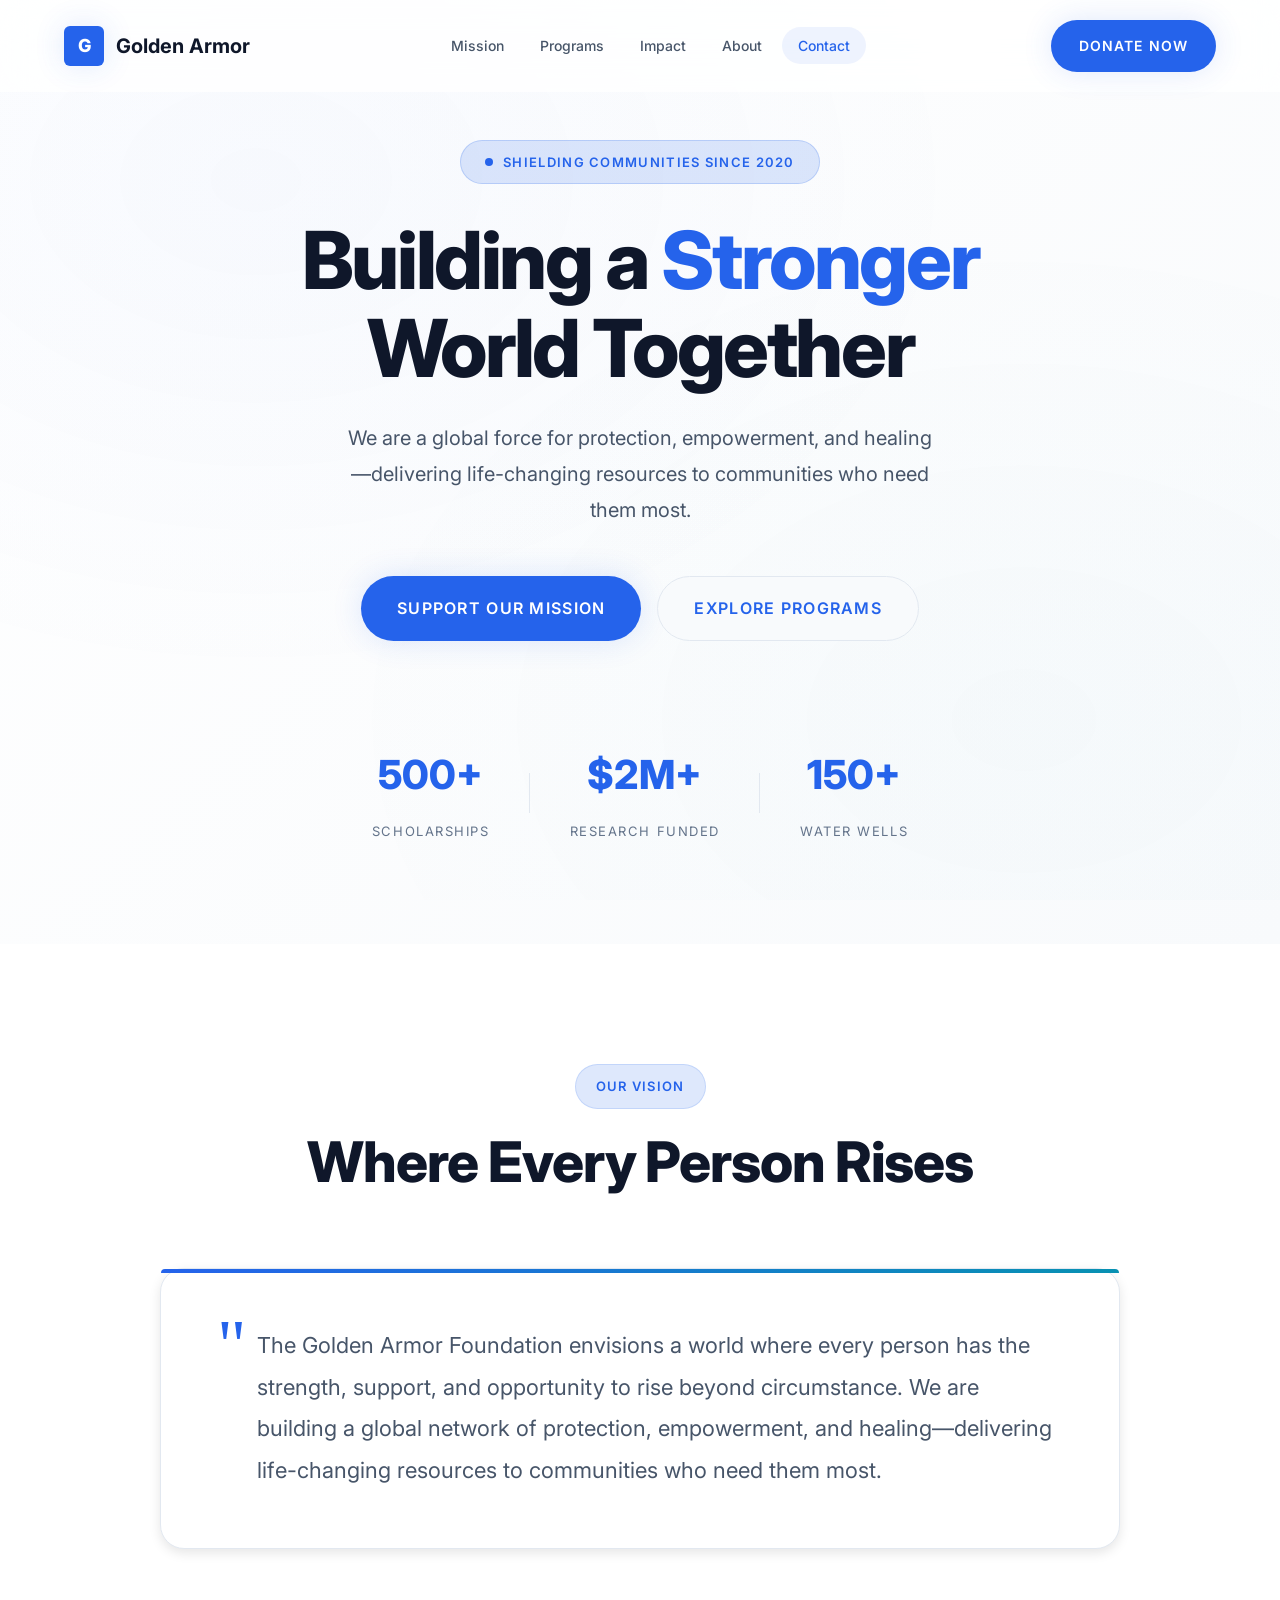
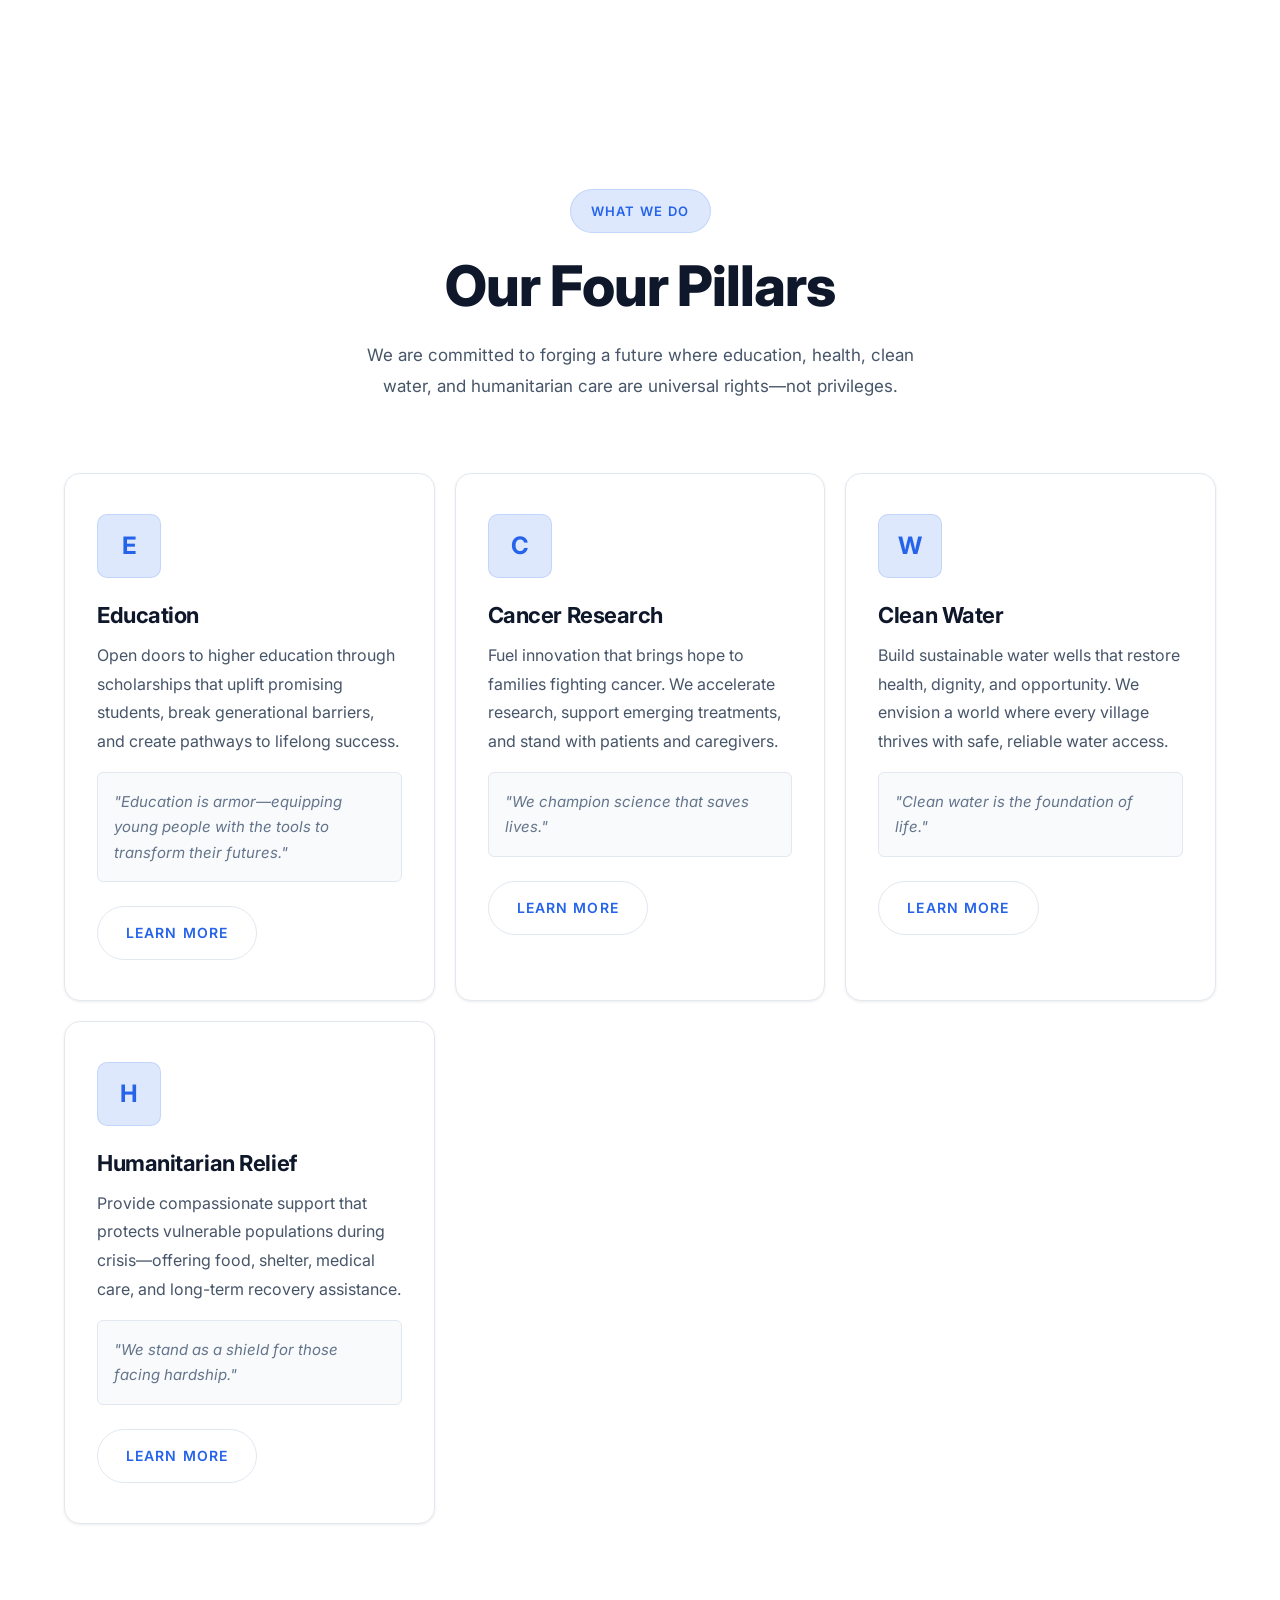
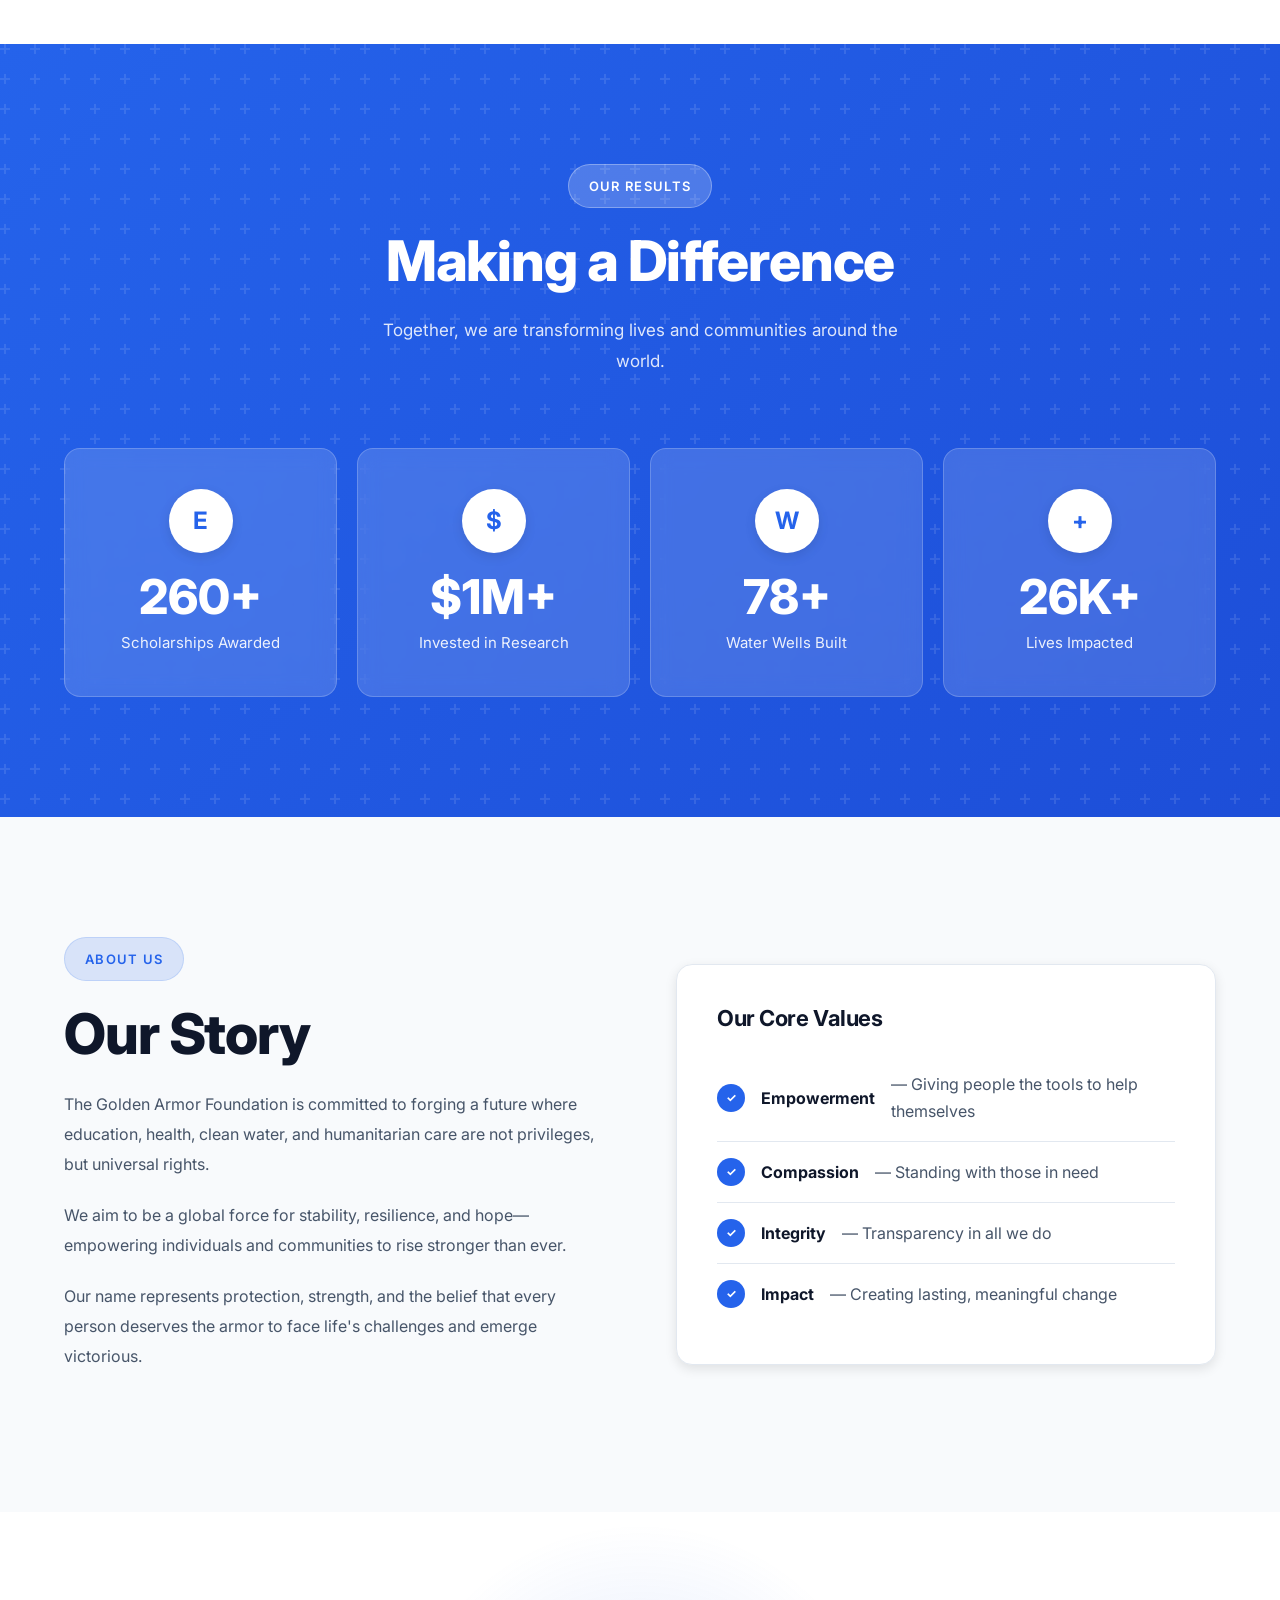
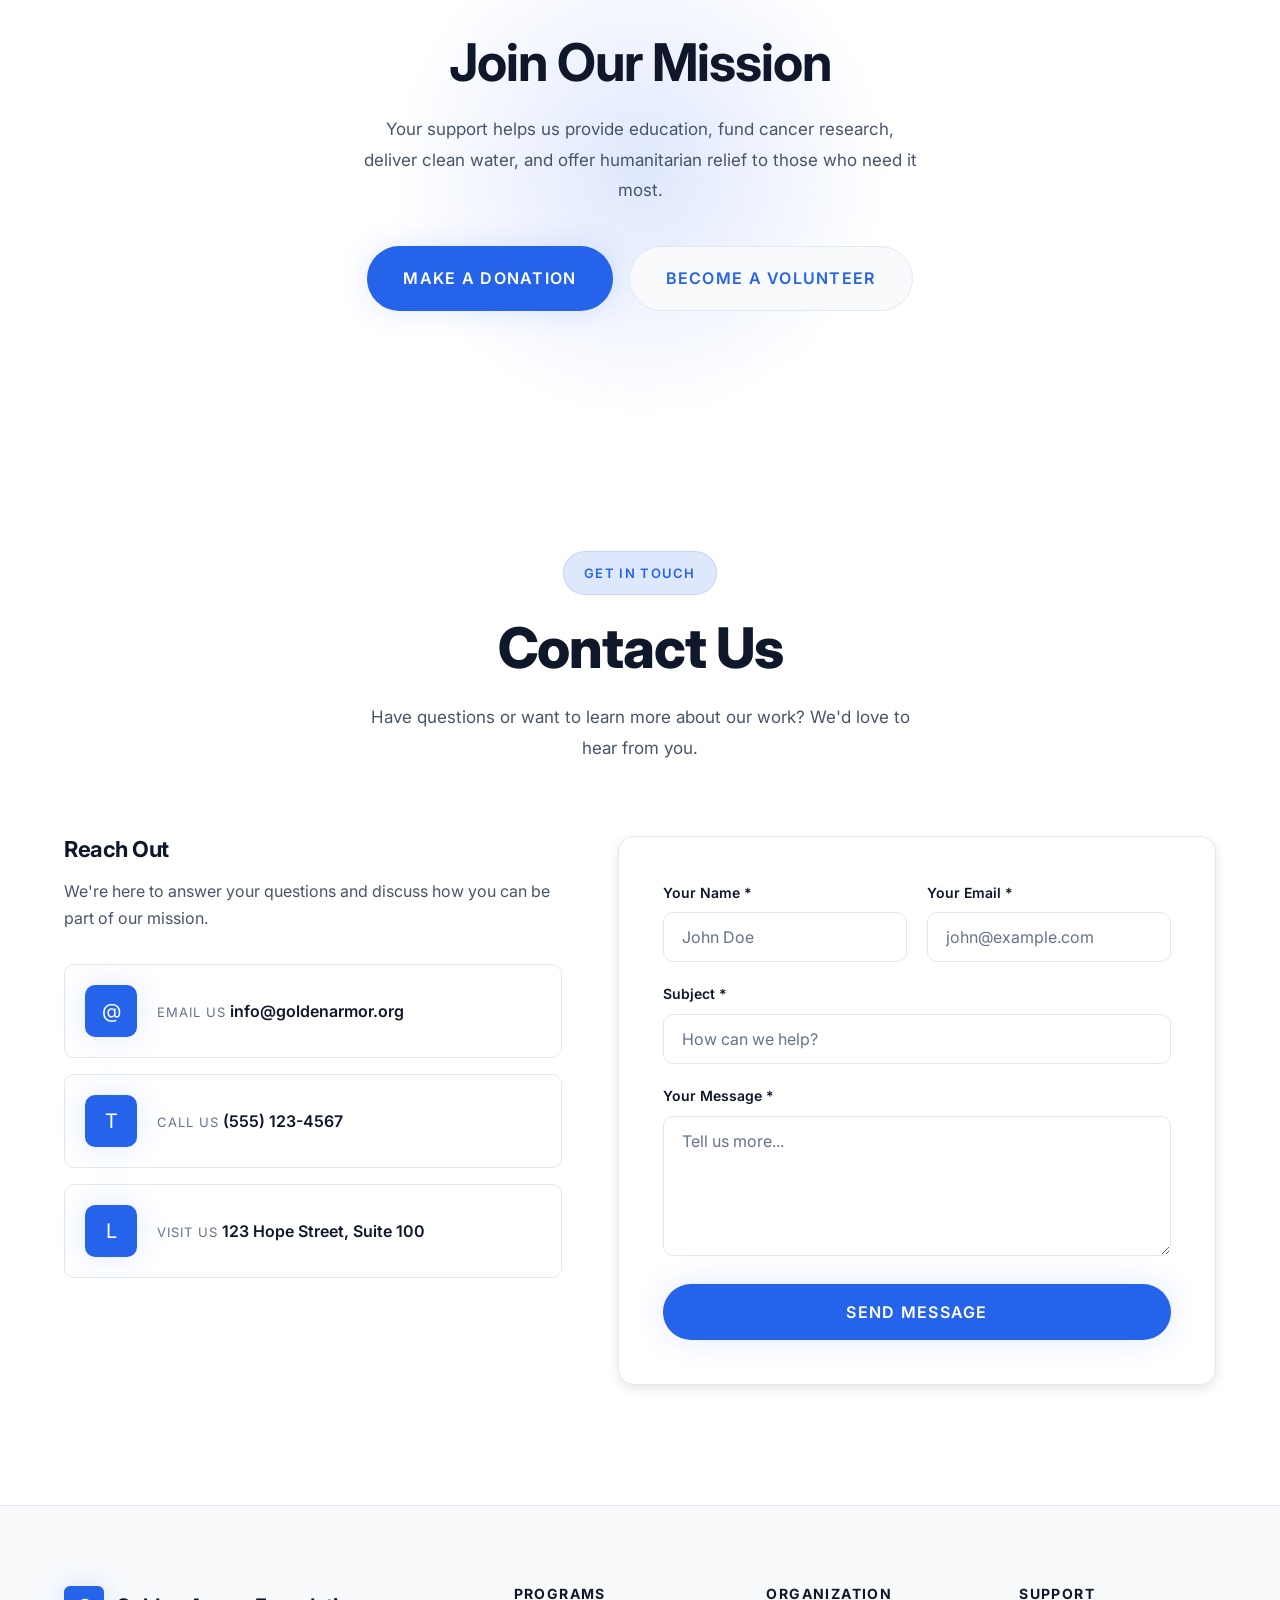
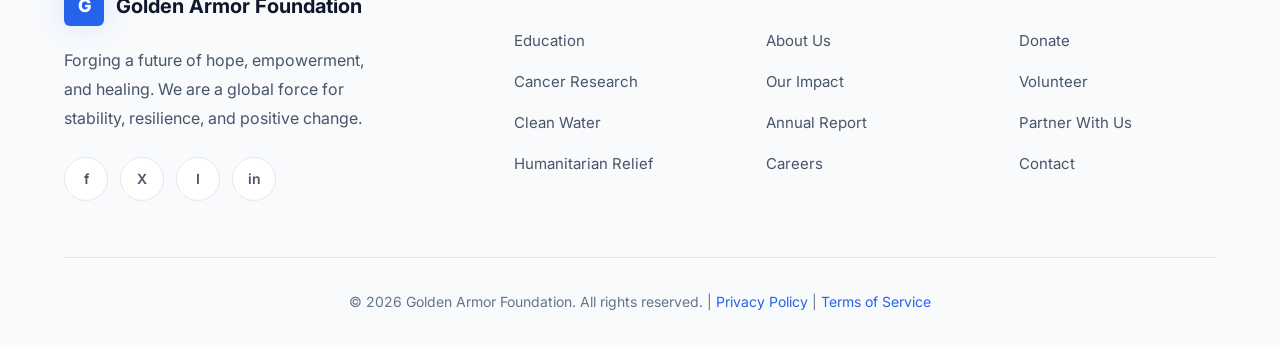
==== commit e5dfc91e: "feat: switch to white background with blue accents - Change background from black to white - Update " ====
--- a/index.html
+++ b/index.html
@@ -11,7 +11,7 @@
     <link href="https://fonts.googleapis.com/css2?family=Inter:wght@300;400;500;600;700;800&display=swap" rel="stylesheet">
 </head>
 <body>
-    <a href="#main-content" class="skip-link" style="position: absolute; top: -100px; left: 0; background: #3B82F6; color: white; padding: 16px 24px; z-index: 10000; transition: top 0.3s;">Skip to main content</a>
+    <a href="#main-content" class="skip-link" style="position: absolute; top: -100px; left: 0; background: #2563EB; color: white; padding: 16px 24px; z-index: 10000; transition: top 0.3s; border-radius: 0 0 8px 0;">Skip to main content</a>
     
     <canvas id="network-canvas" aria-hidden="true"></canvas>
     
@@ -186,7 +186,7 @@
                     <h2 id="cta-title" class="cta-title">Join Our Mission</h2>
                     <p class="cta-subtitle">Your support helps us provide education, fund cancer research, deliver clean water, and offer humanitarian relief to those who need it most.</p>
                     <div class="cta-buttons">
-                        <a href="#" class="btn btn-secondary btn-lg">Make a Donation</a>
+                        <a href="#" class="btn btn-primary btn-lg">Make a Donation</a>
                         <a href="#" class="btn btn-glass btn-lg">Become a Volunteer</a>
                     </div>
                 </div>
--- a/styles.css
+++ b/styles.css
@@ -1,38 +1,45 @@
-/* Golden Armor Foundation - Dark Theme with Security Blue Accents */
+/* Golden Armor Foundation - White Theme with Blue Security Accents */
 
 /* CSS Variables */
 :root {
-    /* Dark Background */
+    /* White Background */
+    --color-white: #FFFFFF;
+    --color-bg: #FFFFFF;
+    --color-bg-alt: #F8FAFC;
+    --color-bg-elevated: #FFFFFF;
+    
+    /* Dark Text */
     --color-black: #000000;
-    --color-bg: #0A0A0A;
-    --color-bg-elevated: #111111;
-    
-    /* White Text */
-    --color-white: #FFFFFF;
-    --color-text: #FFFFFF;
-    --color-text-secondary: #D4D4D4;
-    --color-text-muted: #A3A3A3;
-    
-    /* Security Blue Accents - Trust & Protection */
-    --color-primary: #3B82F6;
-    --color-primary-light: #60A5FA;
-    --color-primary-dark: #2563EB;
-    --color-primary-glow: rgba(59, 130, 246, 0.4);
-    
-    /* Secondary Blue - Deeper Security */
+    --color-text: #0F172A;
+    --color-text-secondary: #475569;
+    --color-text-muted: #64748B;
+    
+    /* Blue Accents - Trust & Protection */
+    --color-primary: #2563EB;
+    --color-primary-light: #3B82F6;
+    --color-primary-dark: #1D4ED8;
+    --color-primary-glow: rgba(37, 99, 235, 0.15);
+    
+    /* Secondary Blue */
     --color-secondary: #1E40AF;
-    --color-accent: #06B6D4; /* Cyan for contrast */
+    --color-accent: #0891B2;
     
     /* Grays */
-    --color-border: #1F1F1F;
-    --color-border-light: #333333;
+    --color-gray-50: #F8FAFC;
+    --color-gray-100: #F1F5F9;
+    --color-gray-200: #E2E8F0;
+    --color-gray-300: #CBD5E1;
+    --color-gray-400: #94A3B8;
+    --color-border: #E2E8F0;
+    --color-border-light: #CBD5E1;
     
     /* Shadows */
-    --shadow-sm: 0 1px 2px rgba(0,0,0,0.5);
-    --shadow-md: 0 4px 12px rgba(0,0,0,0.6);
-    --shadow-lg: 0 10px 30px rgba(0,0,0,0.7);
-    --shadow-glow: 0 0 40px rgba(59, 130, 246, 0.3);
-    --shadow-neon: 0 0 20px rgba(59, 130, 246, 0.5), 0 0 40px rgba(59, 130, 246, 0.2);
+    --shadow-sm: 0 1px 3px rgba(0,0,0,0.08);
+    --shadow-md: 0 4px 12px rgba(0,0,0,0.1);
+    --shadow-lg: 0 10px 30px rgba(0,0,0,0.12);
+    --shadow-xl: 0 20px 50px rgba(0,0,0,0.15);
+    --shadow-glow: 0 0 30px rgba(37, 99, 235, 0.15);
+    --shadow-neon: 0 0 20px rgba(37, 99, 235, 0.3), 0 0 40px rgba(37, 99, 235, 0.1);
     
     /* Transitions */
     --transition: all 0.3s cubic-bezier(0.4, 0, 0.2, 1);
@@ -65,7 +72,7 @@
     font-size: 1rem;
     line-height: 1.7;
     color: var(--color-text);
-    background-color: var(--color-black);
+    background-color: var(--color-bg);
     -webkit-font-smoothing: antialiased;
     overflow-x: hidden;
 }
@@ -90,8 +97,8 @@
     width: 100%;
     height: 100%;
     background: 
-        radial-gradient(ellipse at 20% 20%, rgba(59, 130, 246, 0.05) 0%, transparent 50%),
-        radial-gradient(ellipse at 80% 80%, rgba(6, 182, 212, 0.03) 0%, transparent 50%);
+        radial-gradient(ellipse at 20% 20%, rgba(37, 99, 235, 0.03) 0%, transparent 50%),
+        radial-gradient(ellipse at 80% 80%, rgba(8, 145, 178, 0.02) 0%, transparent 50%);
     z-index: 1;
     pointer-events: none;
 }
@@ -101,7 +108,7 @@
     font-family: var(--font-primary);
     font-weight: 700;
     line-height: 1.2;
-    color: var(--color-white);
+    color: var(--color-text);
     letter-spacing: -0.02em;
 }
 
@@ -154,44 +161,44 @@
 }
 
 .btn-primary:hover {
-    background: var(--color-primary-light);
+    background: var(--color-primary-dark);
     transform: translateY(-2px);
     box-shadow: var(--shadow-neon);
 }
 
 .btn-secondary {
     background: transparent;
+    color: var(--color-primary);
+    border: 2px solid var(--color-primary);
+}
+
+.btn-secondary:hover {
+    background: var(--color-primary);
     color: var(--color-white);
-    border: 2px solid var(--color-white);
-}
-
-.btn-secondary:hover {
-    background: var(--color-white);
-    color: var(--color-black);
     transform: translateY(-2px);
 }
 
 .btn-outline {
     background: transparent;
     color: var(--color-primary);
-    border: 1px solid var(--color-border-light);
+    border: 1px solid var(--color-border);
 }
 
 .btn-outline:hover {
     border-color: var(--color-primary);
-    background: rgba(59, 130, 246, 0.1);
+    background: var(--color-primary-glow);
     transform: translateY(-2px);
 }
 
 .btn-glass {
-    background: rgba(59, 130, 246, 0.1);
-    color: var(--color-primary-light);
-    backdrop-filter: blur(10px);
-    border: 1px solid rgba(59, 130, 246, 0.2);
+    background: var(--color-gray-50);
+    color: var(--color-primary);
+    border: 1px solid var(--color-border);
 }
 
 .btn-glass:hover {
-    background: rgba(59, 130, 246, 0.2);
+    background: var(--color-primary-glow);
+    border-color: var(--color-primary);
     transform: translateY(-2px);
 }
 
@@ -209,13 +216,14 @@
     z-index: 1000;
     padding: 20px 0;
     transition: var(--transition);
+    background: rgba(255, 255, 255, 0.8);
+    backdrop-filter: blur(20px);
 }
 
 .header.scrolled {
     padding: 14px 0;
-    background: rgba(0, 0, 0, 0.95);
-    backdrop-filter: blur(20px);
-    border-bottom: 1px solid var(--color-border);
+    background: rgba(255, 255, 255, 0.95);
+    box-shadow: var(--shadow-sm);
 }
 
 .nav {
@@ -230,7 +238,7 @@
     gap: 12px;
     font-weight: 700;
     font-size: 1.25rem;
-    color: var(--color-white);
+    color: var(--color-text);
 }
 
 .logo-icon {
@@ -254,7 +262,7 @@
 }
 
 .nav-links a {
-    color: var(--color-text-muted);
+    color: var(--color-text-secondary);
     font-weight: 500;
     font-size: 0.875rem;
     padding: 10px 16px;
@@ -264,8 +272,8 @@
 
 .nav-links a:hover,
 .nav-links a.active {
-    color: var(--color-white);
-    background: rgba(255,255,255,0.05);
+    color: var(--color-primary);
+    background: var(--color-primary-glow);
 }
 
 .nav-links a:focus-visible {
@@ -295,7 +303,7 @@
 .mobile-menu-btn span {
     width: 24px;
     height: 2px;
-    background-color: var(--color-white);
+    background-color: var(--color-text);
     transition: var(--transition);
     border-radius: 2px;
 }
@@ -306,6 +314,7 @@
     min-height: 100vh;
     display: flex;
     align-items: center;
+    background: linear-gradient(135deg, var(--color-bg) 0%, var(--color-gray-50) 100%);
 }
 
 .hero-content {
@@ -321,13 +330,13 @@
     display: inline-flex;
     align-items: center;
     gap: 10px;
-    background: rgba(59, 130, 246, 0.1);
-    border: 1px solid rgba(59, 130, 246, 0.3);
+    background: var(--color-primary-glow);
+    border: 1px solid rgba(37, 99, 235, 0.2);
     padding: 10px 24px;
     border-radius: var(--radius-full);
     font-size: 0.8125rem;
     font-weight: 600;
-    color: var(--color-primary-light);
+    color: var(--color-primary);
     margin-bottom: 32px;
     text-transform: uppercase;
     letter-spacing: 0.1em;
@@ -339,20 +348,19 @@
     height: 8px;
     background: var(--color-primary);
     border-radius: 50%;
-    box-shadow: 0 0 10px var(--color-primary);
 }
 
 .hero-title {
     font-size: clamp(2.75rem, 7vw, 5rem);
     font-weight: 800;
-    color: var(--color-white);
+    color: var(--color-text);
     margin-bottom: 28px;
     line-height: 1.1;
     letter-spacing: -0.03em;
 }
 
 .hero-title .highlight {
-    color: var(--color-primary-light);
+    color: var(--color-primary);
 }
 
 .hero-subtitle {
@@ -390,7 +398,7 @@
     transform: translateY(-50%);
     width: 1px;
     height: 40px;
-    background: var(--color-border-light);
+    background: var(--color-border);
 }
 
 .hero-stat:last-child::after {
@@ -401,7 +409,7 @@
     display: block;
     font-size: 2.5rem;
     font-weight: 800;
-    color: var(--color-primary-light);
+    color: var(--color-primary);
     margin-bottom: 8px;
 }
 
@@ -426,13 +434,13 @@
     display: inline-flex;
     align-items: center;
     gap: 8px;
-    background: rgba(59, 130, 246, 0.1);
-    border: 1px solid rgba(59, 130, 246, 0.2);
+    background: var(--color-primary-glow);
+    border: 1px solid rgba(37, 99, 235, 0.15);
     padding: 10px 20px;
     border-radius: var(--radius-full);
     font-size: 0.8125rem;
     font-weight: 600;
-    color: var(--color-primary-light);
+    color: var(--color-primary);
     margin-bottom: 20px;
     text-transform: uppercase;
     letter-spacing: 0.1em;
@@ -442,7 +450,7 @@
     font-size: clamp(2.25rem, 5vw, 3.5rem);
     font-weight: 800;
     margin-bottom: 20px;
-    color: var(--color-white);
+    color: var(--color-text);
 }
 
 .section-subtitle {
@@ -462,6 +470,7 @@
     max-width: 960px;
     margin: 0 auto;
     position: relative;
+    box-shadow: var(--shadow-md);
 }
 
 .mission-card::before {
@@ -470,7 +479,7 @@
     top: 0;
     left: 0;
     width: 100%;
-    height: 3px;
+    height: 4px;
     background: linear-gradient(90deg, var(--color-primary), var(--color-accent));
     border-radius: var(--radius-xl) var(--radius-xl) 0 0;
 }
@@ -509,6 +518,7 @@
     transition: var(--transition);
     position: relative;
     overflow: hidden;
+    box-shadow: var(--shadow-sm);
 }
 
 .program-card::before {
@@ -525,9 +535,9 @@
 }
 
 .program-card:hover {
-    border-color: var(--color-border-light);
+    border-color: var(--color-primary);
     transform: translateY(-4px);
-    box-shadow: 0 0 40px rgba(59, 130, 246, 0.1);
+    box-shadow: var(--shadow-lg), var(--shadow-glow);
 }
 
 .program-card:hover::before {
@@ -540,13 +550,13 @@
     display: flex;
     align-items: center;
     justify-content: center;
-    background: rgba(59, 130, 246, 0.15);
-    border: 1px solid rgba(59, 130, 246, 0.2);
+    background: var(--color-primary-glow);
+    border: 1px solid rgba(37, 99, 235, 0.15);
     border-radius: var(--radius-md);
     font-size: 1.5rem;
     margin-bottom: 24px;
     transition: var(--transition);
-    color: var(--color-primary-light);
+    color: var(--color-primary);
     font-weight: 700;
 }
 
@@ -561,7 +571,7 @@
     font-size: 1.375rem;
     font-weight: 700;
     margin-bottom: 12px;
-    color: var(--color-white);
+    color: var(--color-text);
 }
 
 .program-description {
@@ -576,21 +586,54 @@
     font-style: italic;
     margin-bottom: 24px;
     padding: 16px;
-    background: rgba(59, 130, 246, 0.05);
+    background: var(--color-gray-50);
     border: 1px solid var(--color-border);
     border-radius: var(--radius-sm);
 }
 
 /* Impact */
+.impact {
+    background: linear-gradient(135deg, var(--color-primary) 0%, var(--color-primary-dark) 100%);
+    position: relative;
+    overflow: hidden;
+}
+
+.impact::before {
+    content: '';
+    position: absolute;
+    top: 0;
+    left: 0;
+    right: 0;
+    bottom: 0;
+    background: url("data:image/svg+xml,%3Csvg width='60' height='60' viewBox='0 0 60 60' xmlns='http://www.w3.org/2000/svg'%3E%3Cg fill='none' fill-rule='evenodd'%3E%3Cg fill='%23ffffff' fill-opacity='0.1'%3E%3Cpath d='M36 34v-4h-2v4h-4v2h4v4h2v-4h4v-2h-4zm0-30V0h-2v4h-4v2h4v4h2V6h4V4h-4zM6 34v-4H4v4H0v2h4v4h2v-4h4v-2H6zM6 4V0H4v4H0v2h4v4h2V6h4V4H6z'/%3E%3C/g%3E%3C/g%3E%3C/svg%3E");
+}
+
+.impact .section-badge {
+    background: rgba(255,255,255,0.2);
+    border-color: rgba(255,255,255,0.3);
+    color: var(--color-white);
+}
+
+.impact .section-title {
+    color: var(--color-white);
+}
+
+.impact .section-subtitle {
+    color: rgba(255,255,255,0.85);
+}
+
 .impact-grid {
     display: grid;
     grid-template-columns: repeat(4, 1fr);
     gap: 20px;
+    position: relative;
+    z-index: 1;
 }
 
 .impact-card {
-    background: var(--color-bg-elevated);
-    border: 1px solid var(--color-border);
+    background: rgba(255,255,255,0.15);
+    backdrop-filter: blur(10px);
+    border: 1px solid rgba(255,255,255,0.2);
     border-radius: var(--radius-lg);
     padding: 40px 24px;
     text-align: center;
@@ -598,9 +641,8 @@
 }
 
 .impact-card:hover {
-    border-color: var(--color-primary);
+    background: rgba(255,255,255,0.25);
     transform: translateY(-4px);
-    box-shadow: 0 0 40px rgba(59, 130, 246, 0.15);
 }
 
 .impact-icon {
@@ -609,12 +651,13 @@
     display: flex;
     align-items: center;
     justify-content: center;
-    background: linear-gradient(135deg, var(--color-primary) 0%, var(--color-accent) 100%);
+    background: var(--color-white);
+    color: var(--color-primary);
     border-radius: 50%;
     margin: 0 auto 20px;
     font-size: 1.5rem;
-    color: var(--color-white);
-    box-shadow: var(--shadow-glow);
+    font-weight: 700;
+    box-shadow: var(--shadow-md);
 }
 
 .impact-number {
@@ -628,10 +671,14 @@
 
 .impact-label {
     font-size: 0.9375rem;
-    color: var(--color-text-secondary);
+    color: rgba(255,255,255,0.9);
 }
 
 /* About */
+.about {
+    background: var(--color-gray-50);
+}
+
 .about-grid {
     display: grid;
     grid-template-columns: 1fr 1fr;
@@ -650,12 +697,13 @@
     border: 1px solid var(--color-border);
     border-radius: var(--radius-lg);
     padding: 40px;
+    box-shadow: var(--shadow-md);
 }
 
 .about-values h3 {
     font-size: 1.375rem;
     margin-bottom: 24px;
-    color: var(--color-white);
+    color: var(--color-text);
 }
 
 .about-values ul li {
@@ -687,7 +735,7 @@
 }
 
 .about-values ul li strong {
-    color: var(--color-white);
+    color: var(--color-text);
 }
 
 /* CTA */
@@ -704,7 +752,7 @@
     transform: translate(-50%, -50%);
     width: 500px;
     height: 500px;
-    background: radial-gradient(circle, rgba(59, 130, 246, 0.1) 0%, transparent 70%);
+    background: radial-gradient(circle, var(--color-primary-glow) 0%, transparent 70%);
     border-radius: 50%;
     pointer-events: none;
 }
@@ -716,7 +764,7 @@
 
 .cta-title {
     font-size: clamp(2.25rem, 5vw, 3.25rem);
-    color: var(--color-white);
+    color: var(--color-text);
     margin-bottom: 20px;
 }
 
@@ -745,7 +793,7 @@
 .contact-info h3 {
     font-size: 1.375rem;
     margin-bottom: 16px;
-    color: var(--color-white);
+    color: var(--color-text);
 }
 
 .contact-info p {
@@ -767,6 +815,7 @@
 
 .contact-item:hover {
     border-color: var(--color-primary);
+    box-shadow: var(--shadow-glow);
     transform: translateX(4px);
 }
 
@@ -794,7 +843,7 @@
 
 .contact-item-value {
     font-weight: 600;
-    color: var(--color-white);
+    color: var(--color-text);
 }
 
 .contact-form {
@@ -802,6 +851,7 @@
     border: 1px solid var(--color-border);
     padding: 44px;
     border-radius: var(--radius-lg);
+    box-shadow: var(--shadow-md);
 }
 
 .form-row {
@@ -818,7 +868,7 @@
     display: block;
     font-size: 0.875rem;
     font-weight: 600;
-    color: var(--color-white);
+    color: var(--color-text);
     margin-bottom: 8px;
 }
 
@@ -826,13 +876,13 @@
 .form-group textarea {
     width: 100%;
     padding: 14px 18px;
-    border: 1px solid var(--color-border-light);
+    border: 1px solid var(--color-border);
     border-radius: var(--radius-md);
     font-family: var(--font-primary);
     font-size: 1rem;
     transition: var(--transition-fast);
     background: var(--color-bg);
-    color: var(--color-white);
+    color: var(--color-text);
     min-height: 48px;
 }
 
@@ -845,7 +895,7 @@
 .form-group textarea:focus {
     outline: none;
     border-color: var(--color-primary);
-    box-shadow: 0 0 0 3px rgba(59, 130, 246, 0.2);
+    box-shadow: 0 0 0 3px var(--color-primary-glow);
 }
 
 .form-group textarea {
@@ -855,7 +905,7 @@
 
 /* Footer */
 .footer {
-    background: var(--color-bg);
+    background: var(--color-gray-50);
     border-top: 1px solid var(--color-border);
     padding: 80px 0 32px;
 }
@@ -886,10 +936,10 @@
     display: flex;
     align-items: center;
     justify-content: center;
-    background: rgba(59, 130, 246, 0.1);
-    border: 1px solid rgba(59, 130, 246, 0.2);
+    background: var(--color-bg-elevated);
+    border: 1px solid var(--color-border);
     border-radius: 50%;
-    color: var(--color-primary-light);
+    color: var(--color-text-secondary);
     transition: var(--transition-fast);
     font-size: 0.875rem;
     font-weight: 600;
@@ -897,13 +947,14 @@
 
 .footer-social a:hover {
     background: var(--color-primary);
+    border-color: var(--color-primary);
     color: var(--color-white);
     transform: translateY(-3px);
     box-shadow: var(--shadow-glow);
 }
 
 .footer-links h4 {
-    color: var(--color-white);
+    color: var(--color-text);
     font-size: 0.875rem;
     margin-bottom: 24px;
     text-transform: uppercase;
@@ -921,7 +972,7 @@
 }
 
 .footer-links ul li a:hover {
-    color: var(--color-primary-light);
+    color: var(--color-primary);
 }
 
 .footer-bottom {
@@ -933,11 +984,11 @@
 }
 
 .footer-bottom a {
-    color: var(--color-primary-light);
+    color: var(--color-primary);
 }
 
 .footer-bottom a:hover {
-    color: var(--color-white);
+    color: var(--color-primary-dark);
 }
 
 /* Responsive */
@@ -957,12 +1008,12 @@
         top: 100%;
         left: 0;
         right: 0;
-        background: rgba(0, 0, 0, 0.98);
-        backdrop-filter: blur(20px);
+        background: var(--color-bg);
+        border-top: 1px solid var(--color-border);
         flex-direction: column;
         padding: 20px;
         gap: 8px;
-        border-top: 1px solid var(--color-border);
+        box-shadow: var(--shadow-lg);
     }
     
     .nav-links.active { display: flex; }
@@ -1013,9 +1064,9 @@
 
 /* Custom Scrollbar */
 ::-webkit-scrollbar { width: 8px; }
-::-webkit-scrollbar-track { background: var(--color-black); }
-::-webkit-scrollbar-thumb { background: var(--color-primary-dark); border-radius: 4px; }
-::-webkit-scrollbar-thumb:hover { background: var(--color-primary); }
+::-webkit-scrollbar-track { background: var(--color-gray-100); }
+::-webkit-scrollbar-thumb { background: var(--color-primary); border-radius: 4px; }
+::-webkit-scrollbar-thumb:hover { background: var(--color-primary-dark); }
 
 /* Focus */
 *:focus-visible {
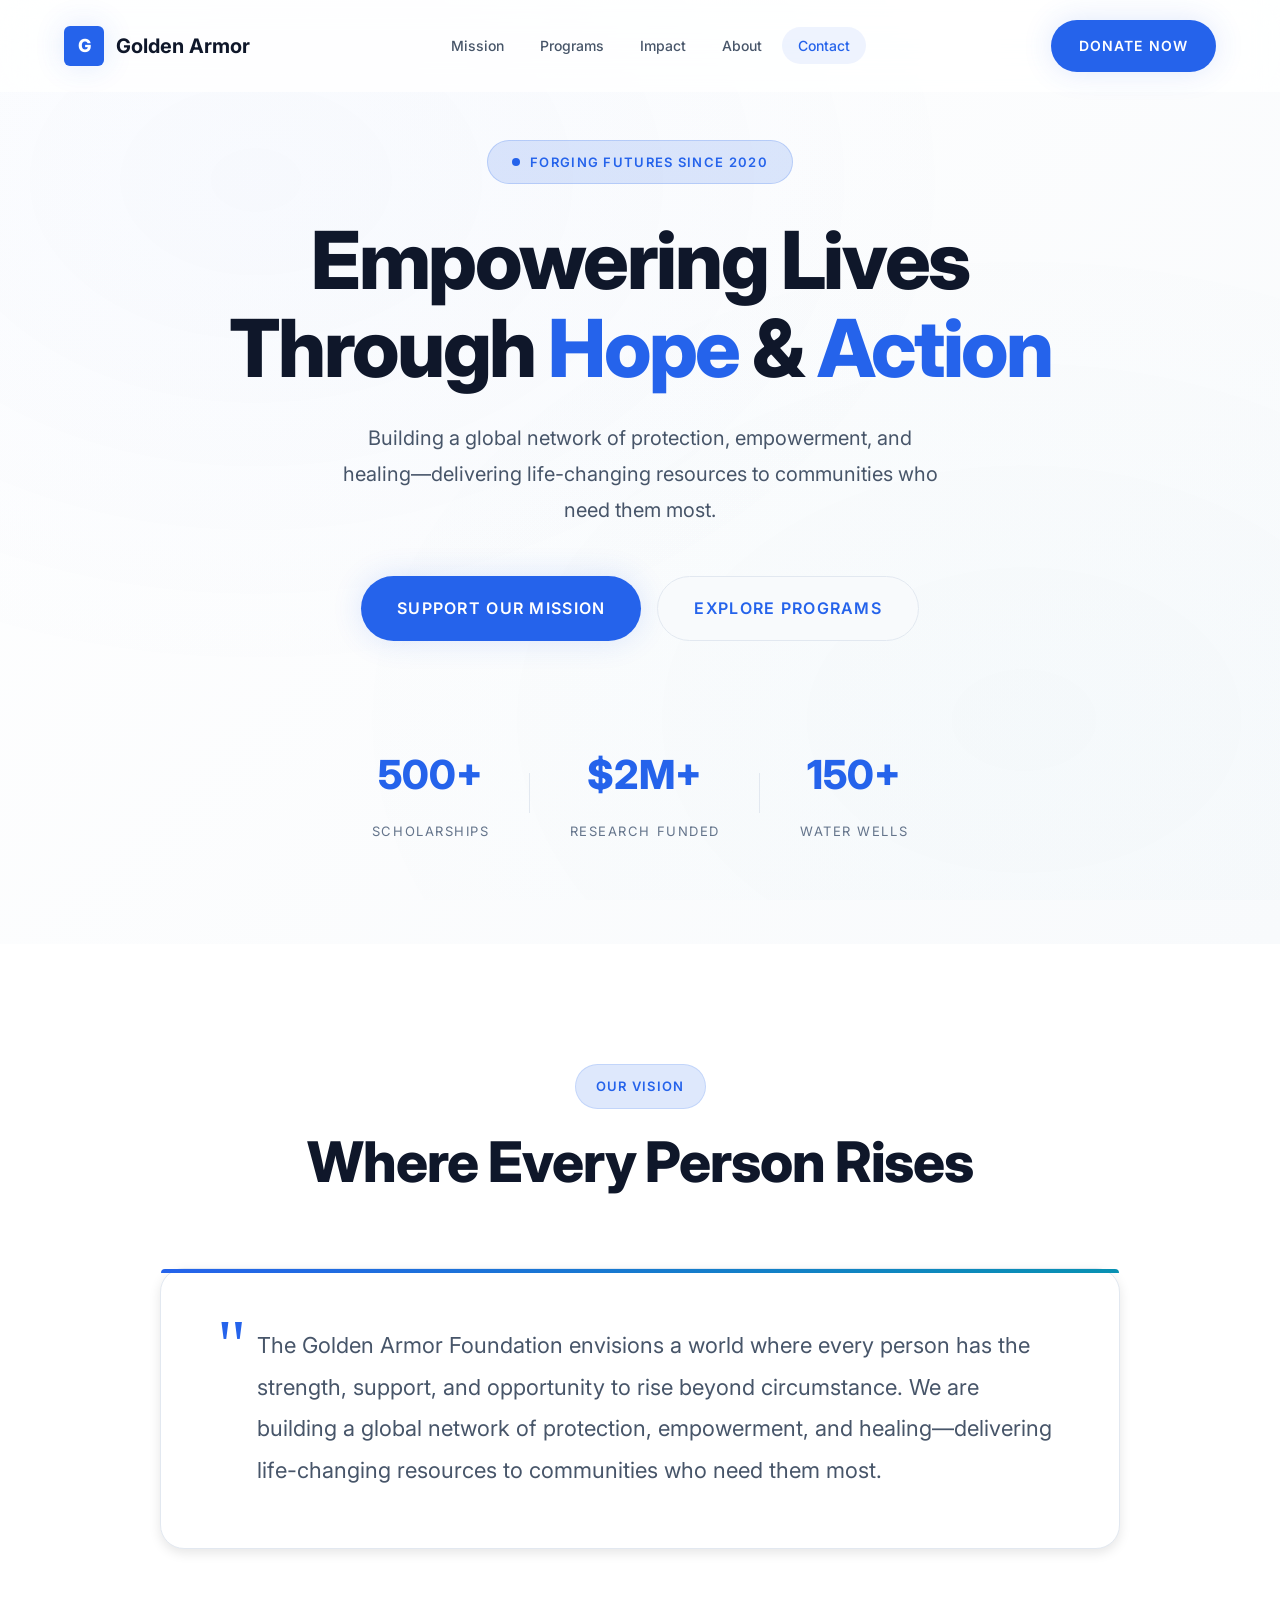
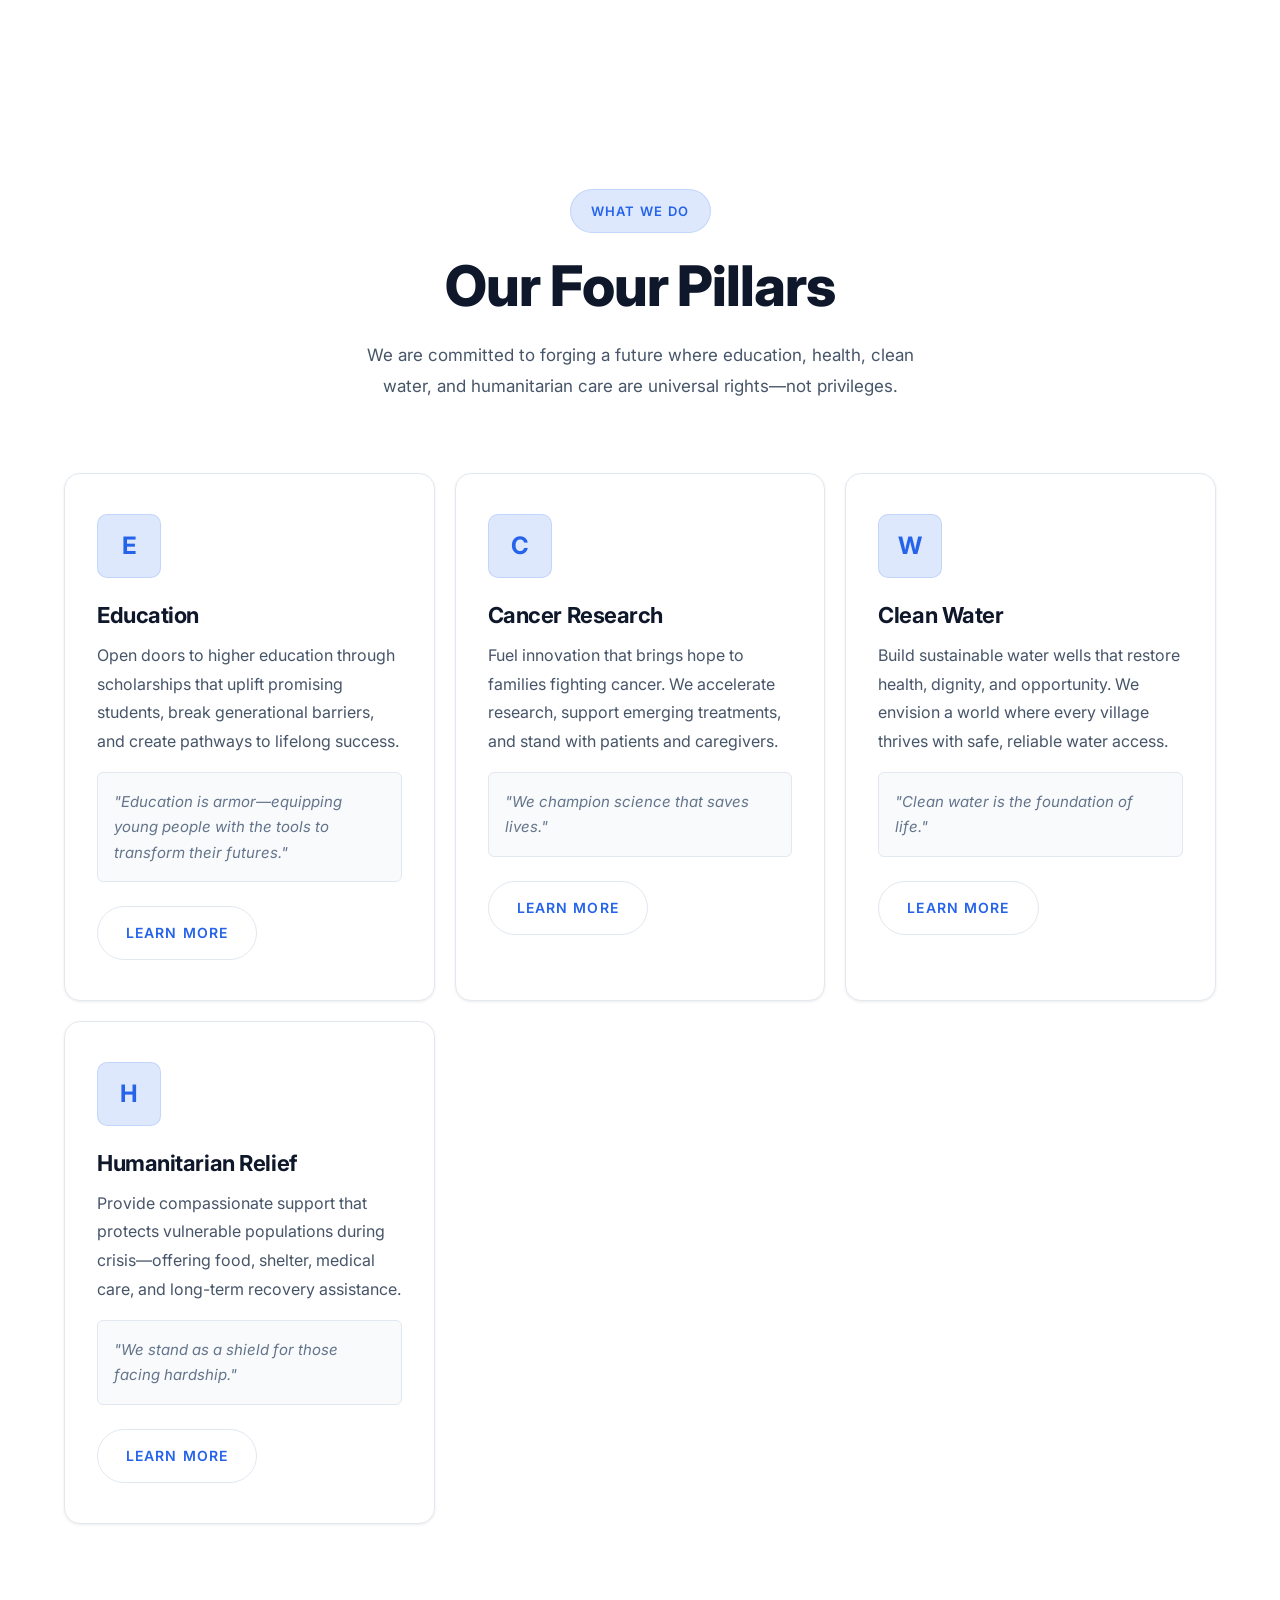
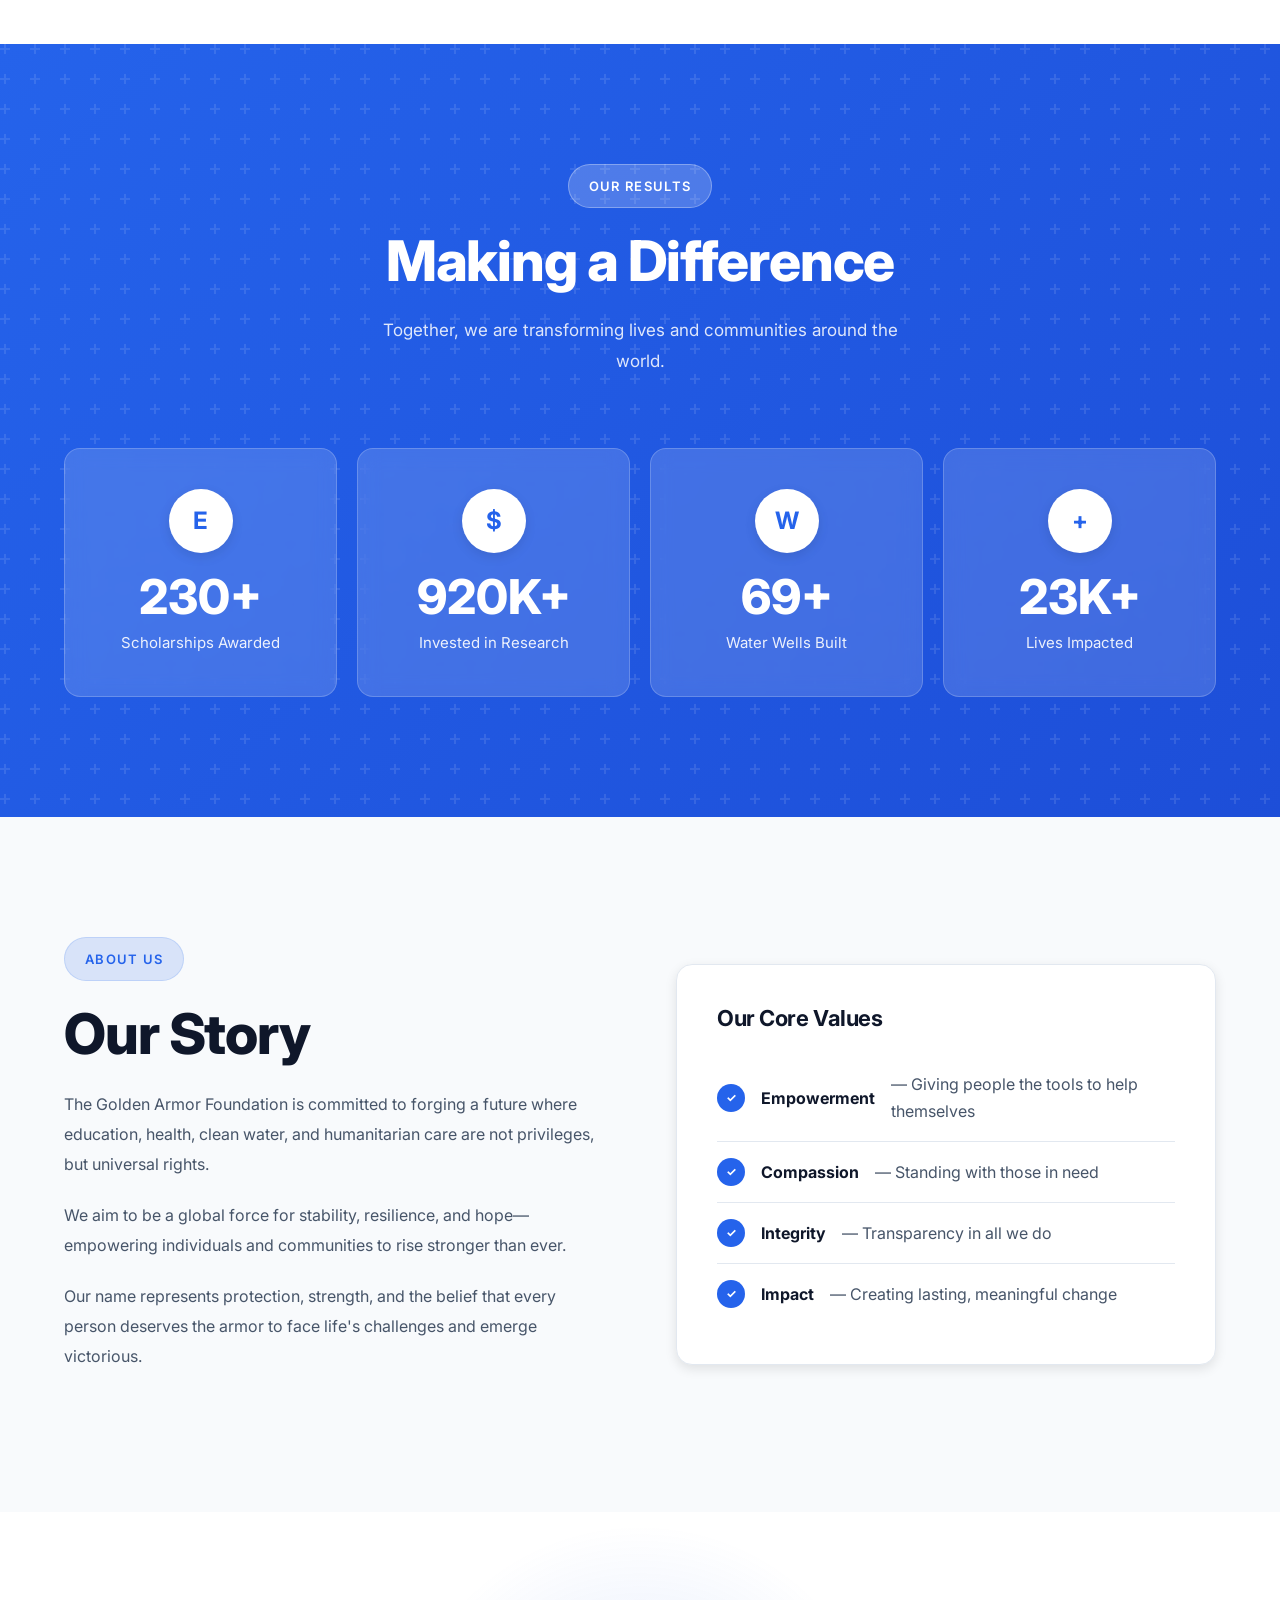
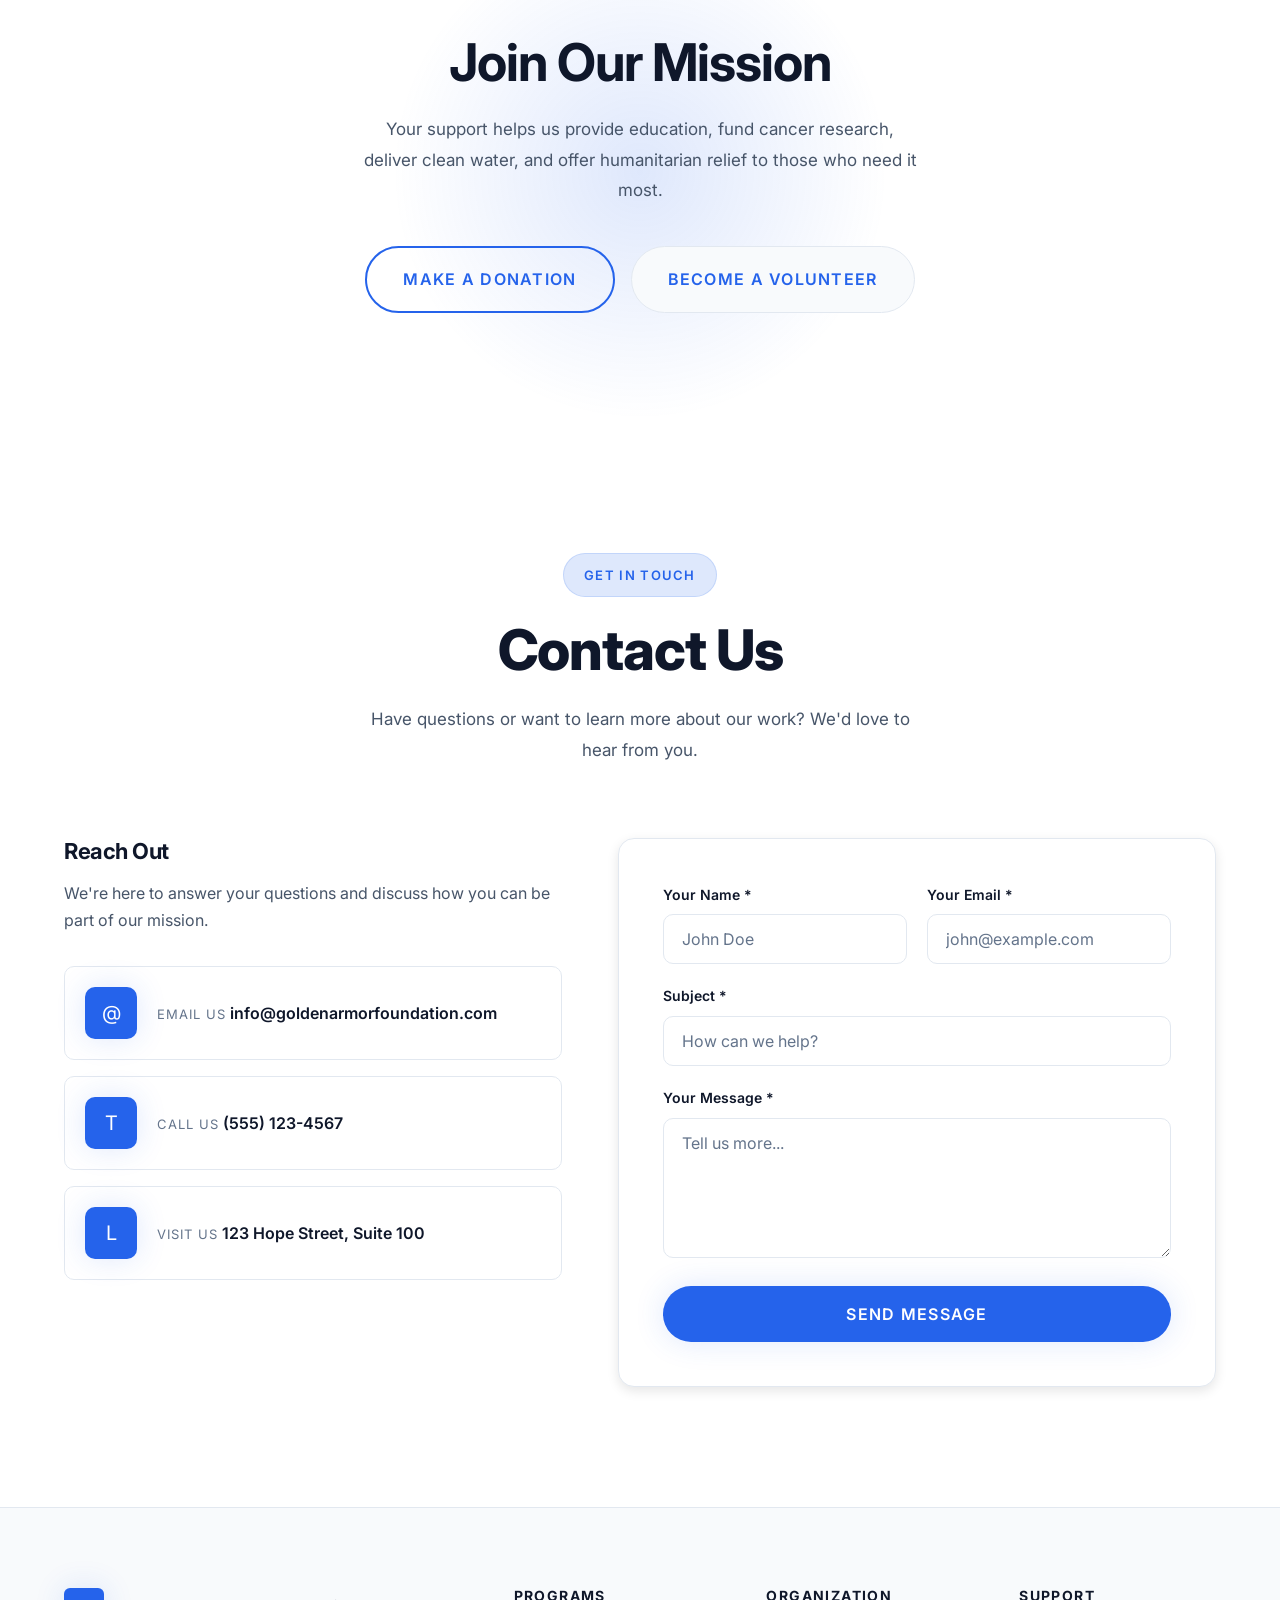
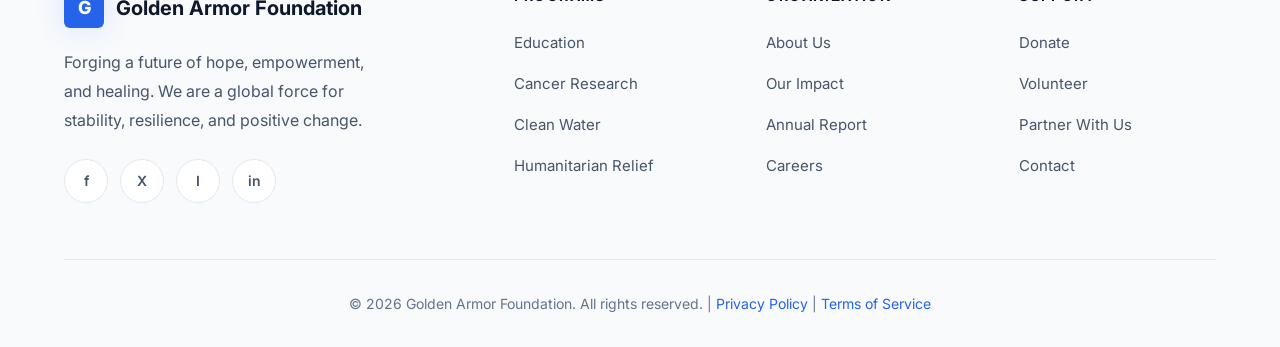
==== commit 73b9693b: "fix: update contact email to goldenarmorfoundation.com" ====
--- a/index.html
+++ b/index.html
@@ -11,8 +11,10 @@
     <link href="https://fonts.googleapis.com/css2?family=Inter:wght@300;400;500;600;700;800&display=swap" rel="stylesheet">
 </head>
 <body>
-    <a href="#main-content" class="skip-link" style="position: absolute; top: -100px; left: 0; background: #2563EB; color: white; padding: 16px 24px; z-index: 10000; transition: top 0.3s; border-radius: 0 0 8px 0;">Skip to main content</a>
+    <!-- Skip Link for Accessibility -->
+    <a href="#main-content" class="skip-link" style="position: absolute; top: -100px; left: 0; background: #fff; color: #000; padding: 16px 24px; z-index: 10000; transition: top 0.3s;">Skip to main content</a>
     
+    <!-- Network Canvas Background -->
     <canvas id="network-canvas" aria-hidden="true"></canvas>
     
     <header class="header" role="banner">
@@ -29,7 +31,7 @@
                 <li role="none"><a href="#contact" role="menuitem">Contact</a></li>
             </ul>
             <a href="#donate" class="btn btn-primary">Donate Now</a>
-            <button class="mobile-menu-btn" aria-label="Toggle navigation menu" aria-expanded="false">
+            <button class="mobile-menu-btn" aria-label="Toggle navigation menu" aria-expanded="false" aria-controls="nav-links">
                 <span></span>
                 <span></span>
                 <span></span>
@@ -38,18 +40,19 @@
     </header>
 
     <main id="main-content">
+        <!-- Hero Section -->
         <section class="hero" aria-labelledby="hero-title">
             <div class="hero-content container">
-                <div class="hero-badge">Shielding Communities Since 2020</div>
-                <h1 id="hero-title" class="hero-title">Building a <span class="highlight">Stronger</span> World Together</h1>
-                <p class="hero-subtitle">We are a global force for protection, empowerment, and healing—delivering life-changing resources to communities who need them most.</p>
+                <div class="hero-badge">Forging Futures Since 2020</div>
+                <h1 id="hero-title" class="hero-title">Empowering Lives Through <span class="highlight">Hope</span> & <span class="highlight">Action</span></h1>
+                <p class="hero-subtitle">Building a global network of protection, empowerment, and healing—delivering life-changing resources to communities who need them most.</p>
                 <div class="hero-cta">
                     <a href="#donate" class="btn btn-primary btn-lg">Support Our Mission</a>
                     <a href="#programs" class="btn btn-glass btn-lg">Explore Programs</a>
                 </div>
                 <div class="hero-stats" role="list" aria-label="Foundation statistics">
                     <div class="hero-stat" role="listitem">
-                        <span class="hero-stat-value">500+</span>
+                        <span class="hero-stat-value" data-count="500">500+</span>
                         <span class="hero-stat-label">Scholarships</span>
                     </div>
                     <div class="hero-stat" role="listitem">
@@ -64,6 +67,7 @@
             </div>
         </section>
 
+        <!-- Mission Section -->
         <section id="mission" class="mission section" aria-labelledby="mission-title">
             <div class="container">
                 <div class="section-header">
@@ -78,6 +82,7 @@
             </div>
         </section>
 
+        <!-- Programs Section -->
         <section id="programs" class="programs section" aria-labelledby="programs-title">
             <div class="container">
                 <div class="section-header">
@@ -88,40 +93,41 @@
                 
                 <div class="programs-grid" role="list">
                     <article class="program-card scroll-animate" role="listitem">
-                        <div class="program-icon" aria-hidden="true">E</div>
+                        <div class="program-icon" aria-hidden="true"><span>E</span></div>
                         <h3 class="program-title">Education</h3>
                         <p class="program-description">Open doors to higher education through scholarships that uplift promising students, break generational barriers, and create pathways to lifelong success.</p>
                         <p class="program-motto">"Education is armor—equipping young people with the tools to transform their futures."</p>
-                        <a href="education.html" class="btn btn-outline">Learn More</a>
+                        <a href="education.html" class="btn btn-outline" aria-label="Learn more about Education program">Learn More</a>
                     </article>
 
                     <article class="program-card scroll-animate delay-1" role="listitem">
-                        <div class="program-icon" aria-hidden="true">C</div>
+                        <div class="program-icon" aria-hidden="true"><span>C</span></div>
                         <h3 class="program-title">Cancer Research</h3>
                         <p class="program-description">Fuel innovation that brings hope to families fighting cancer. We accelerate research, support emerging treatments, and stand with patients and caregivers.</p>
                         <p class="program-motto">"We champion science that saves lives."</p>
-                        <a href="cancer-research.html" class="btn btn-outline">Learn More</a>
+                        <a href="cancer-research.html" class="btn btn-outline" aria-label="Learn more about Cancer Research program">Learn More</a>
                     </article>
 
                     <article class="program-card scroll-animate delay-2" role="listitem">
-                        <div class="program-icon" aria-hidden="true">W</div>
+                        <div class="program-icon" aria-hidden="true"><span>W</span></div>
                         <h3 class="program-title">Clean Water</h3>
                         <p class="program-description">Build sustainable water wells that restore health, dignity, and opportunity. We envision a world where every village thrives with safe, reliable water access.</p>
                         <p class="program-motto">"Clean water is the foundation of life."</p>
-                        <a href="clean-water.html" class="btn btn-outline">Learn More</a>
+                        <a href="clean-water.html" class="btn btn-outline" aria-label="Learn more about Clean Water program">Learn More</a>
                     </article>
 
                     <article class="program-card scroll-animate delay-3" role="listitem">
-                        <div class="program-icon" aria-hidden="true">H</div>
+                        <div class="program-icon" aria-hidden="true"><span>H</span></div>
                         <h3 class="program-title">Humanitarian Relief</h3>
                         <p class="program-description">Provide compassionate support that protects vulnerable populations during crisis—offering food, shelter, medical care, and long-term recovery assistance.</p>
                         <p class="program-motto">"We stand as a shield for those facing hardship."</p>
-                        <a href="humanitarian-relief.html" class="btn btn-outline">Learn More</a>
+                        <a href="humanitarian-relief.html" class="btn btn-outline" aria-label="Learn more about Humanitarian Relief program">Learn More</a>
                     </article>
                 </div>
             </div>
         </section>
 
+        <!-- Impact Section -->
         <section id="impact" class="impact section" aria-labelledby="impact-title">
             <div class="container">
                 <div class="section-header">
@@ -130,7 +136,7 @@
                     <p class="section-subtitle">Together, we are transforming lives and communities around the world.</p>
                 </div>
                 
-                <div class="impact-grid" role="list">
+                <div class="impact-grid" role="list" aria-label="Impact statistics">
                     <div class="impact-card scroll-animate" role="listitem">
                         <div class="impact-icon" aria-hidden="true">E</div>
                         <span class="impact-number">500+</span>
@@ -155,6 +161,7 @@
             </div>
         </section>
 
+        <!-- About Section -->
         <section id="about" class="about section" aria-labelledby="about-title">
             <div class="container">
                 <div class="about-grid">
@@ -180,19 +187,21 @@
             </div>
         </section>
 
+        <!-- Call to Action -->
         <section id="donate" class="cta section" aria-labelledby="cta-title">
             <div class="container">
                 <div class="cta-content">
                     <h2 id="cta-title" class="cta-title">Join Our Mission</h2>
                     <p class="cta-subtitle">Your support helps us provide education, fund cancer research, deliver clean water, and offer humanitarian relief to those who need it most.</p>
                     <div class="cta-buttons">
-                        <a href="#" class="btn btn-primary btn-lg">Make a Donation</a>
+                        <a href="#" class="btn btn-secondary btn-lg">Make a Donation</a>
                         <a href="#" class="btn btn-glass btn-lg">Become a Volunteer</a>
                     </div>
                 </div>
             </div>
         </section>
 
+        <!-- Contact Section -->
         <section id="contact" class="contact section" aria-labelledby="contact-title">
             <div class="container">
                 <div class="section-header">
@@ -209,7 +218,7 @@
                                 <div class="contact-item-icon" aria-hidden="true">@</div>
                                 <div class="contact-item-text">
                                     <span class="contact-item-label">Email Us</span>
-                                    <a href="mailto:info@goldenarmor.org" class="contact-item-value">info@goldenarmor.org</a>
+                                    <a href="mailto:info@goldenarmorfoundation.com" class="contact-item-value">info@goldenarmorfoundation.com</a>
                                 </div>
                             </div>
                             <div class="contact-item">
@@ -231,20 +240,20 @@
                     <form class="contact-form scroll-animate delay-2" aria-label="Contact form" novalidate>
                         <div class="form-row">
                             <div class="form-group">
-                                <label for="name">Your Name <span aria-hidden="true">*</span></label>
+                                <label for="name">Your Name <span aria-hidden="true">*</span><span class="sr-only">(required)</span></label>
                                 <input type="text" id="name" name="name" placeholder="John Doe" required autocomplete="name">
                             </div>
                             <div class="form-group">
-                                <label for="email">Your Email <span aria-hidden="true">*</span></label>
+                                <label for="email">Your Email <span aria-hidden="true">*</span><span class="sr-only">(required)</span></label>
                                 <input type="email" id="email" name="email" placeholder="john@example.com" required autocomplete="email">
                             </div>
                         </div>
                         <div class="form-group">
-                            <label for="subject">Subject <span aria-hidden="true">*</span></label>
+                            <label for="subject">Subject <span aria-hidden="true">*</span><span class="sr-only">(required)</span></label>
                             <input type="text" id="subject" name="subject" placeholder="How can we help?" required>
                         </div>
                         <div class="form-group">
-                            <label for="message">Your Message <span aria-hidden="true">*</span></label>
+                            <label for="message">Your Message <span aria-hidden="true">*</span><span class="sr-only">(required)</span></label>
                             <textarea id="message" name="message" placeholder="Tell us more..." rows="5" required></textarea>
                         </div>
                         <button type="submit" class="btn btn-primary btn-lg" style="width: 100%;">Send Message</button>
@@ -304,6 +313,7 @@
         </div>
     </footer>
 
+    <!-- Screen Reader Only Style -->
     <style>
         .sr-only {
             position: absolute;
@@ -316,6 +326,7 @@
             white-space: nowrap;
             border: 0;
         }
+        
         .skip-link:focus {
             position: fixed;
             top: 16px;
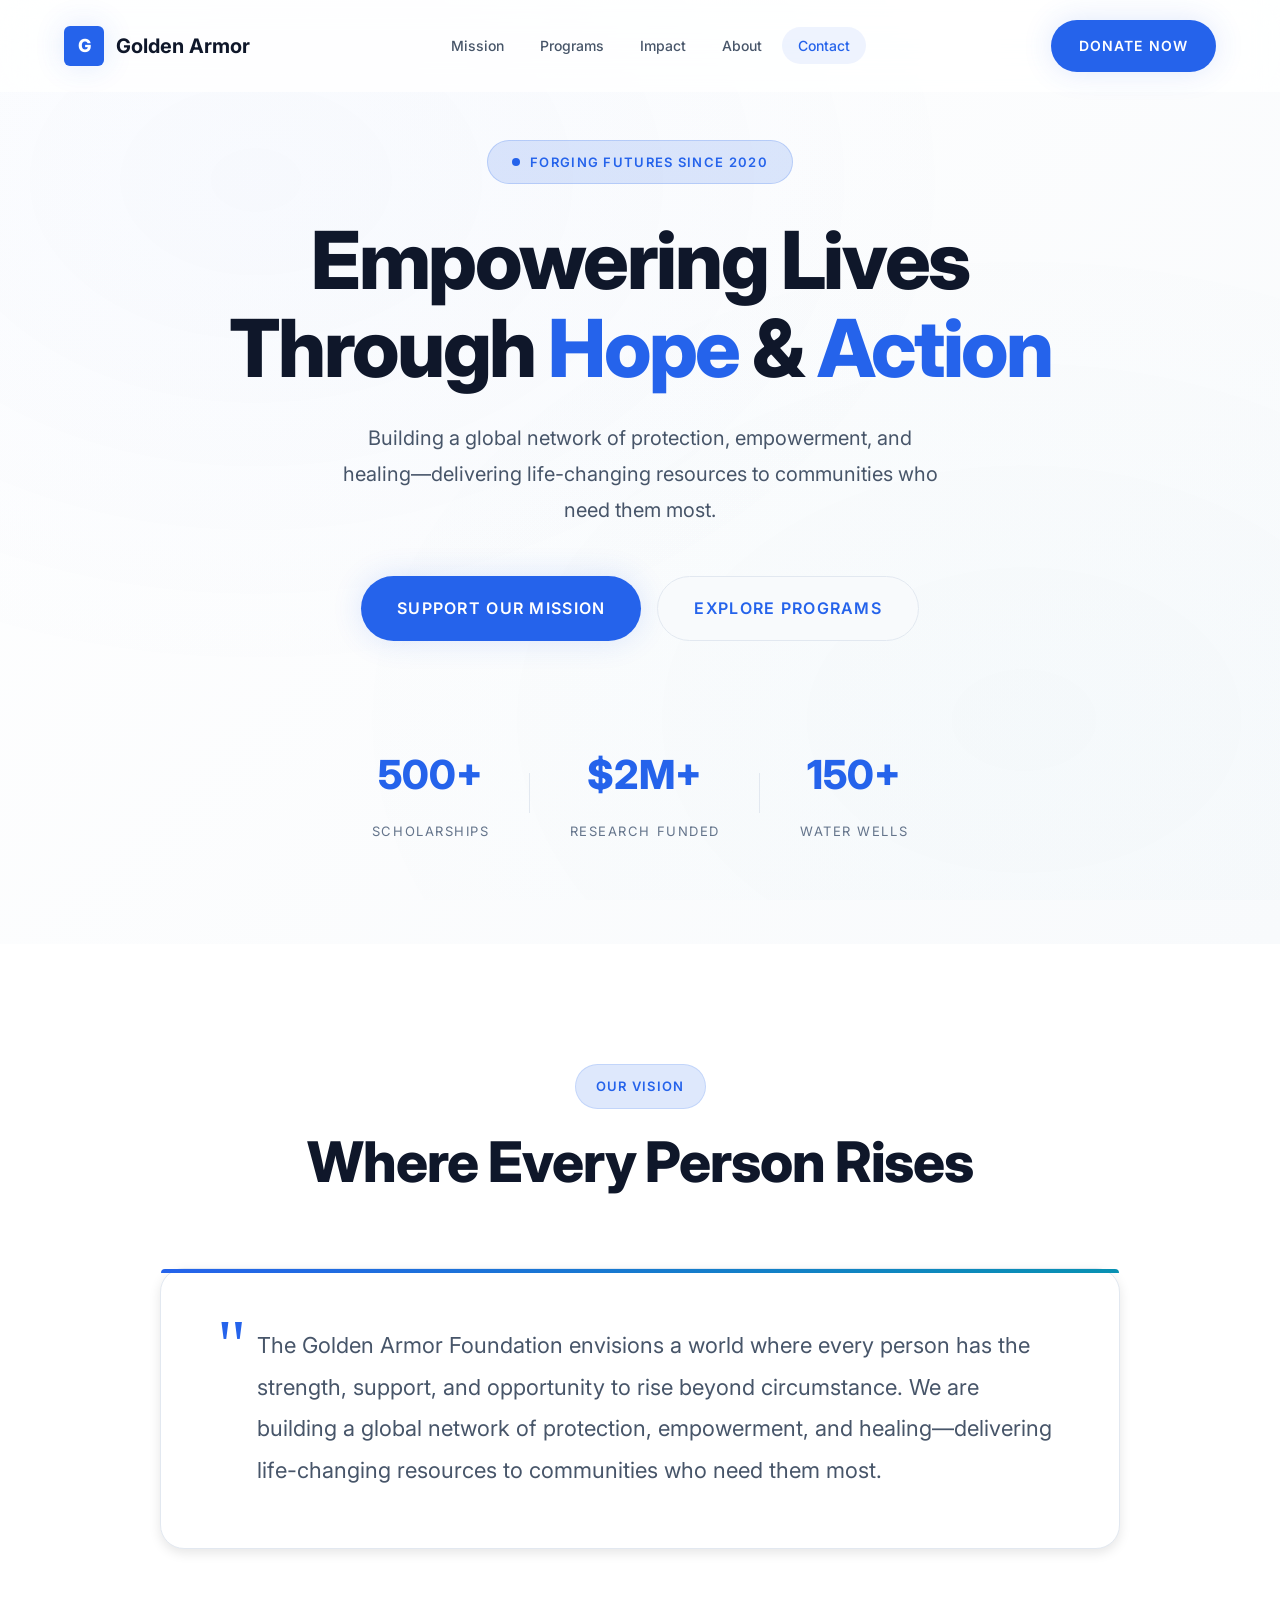
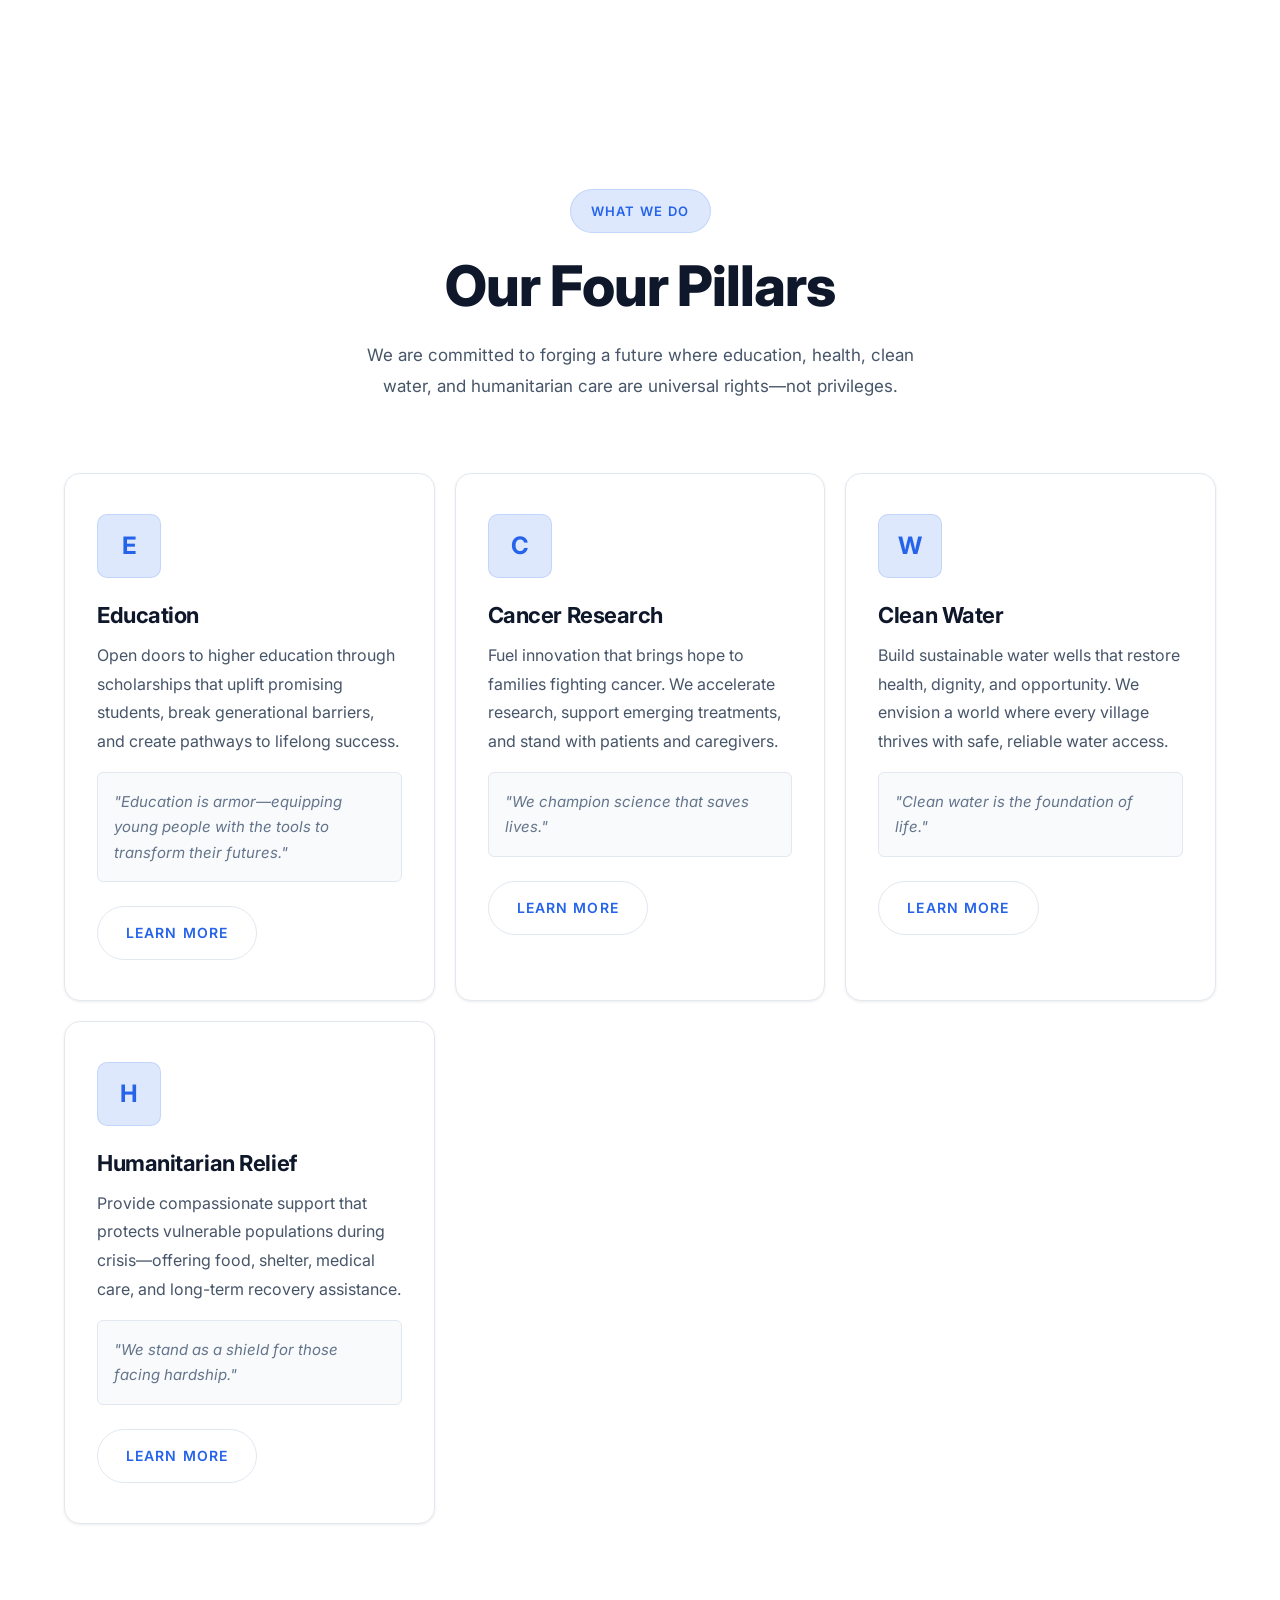
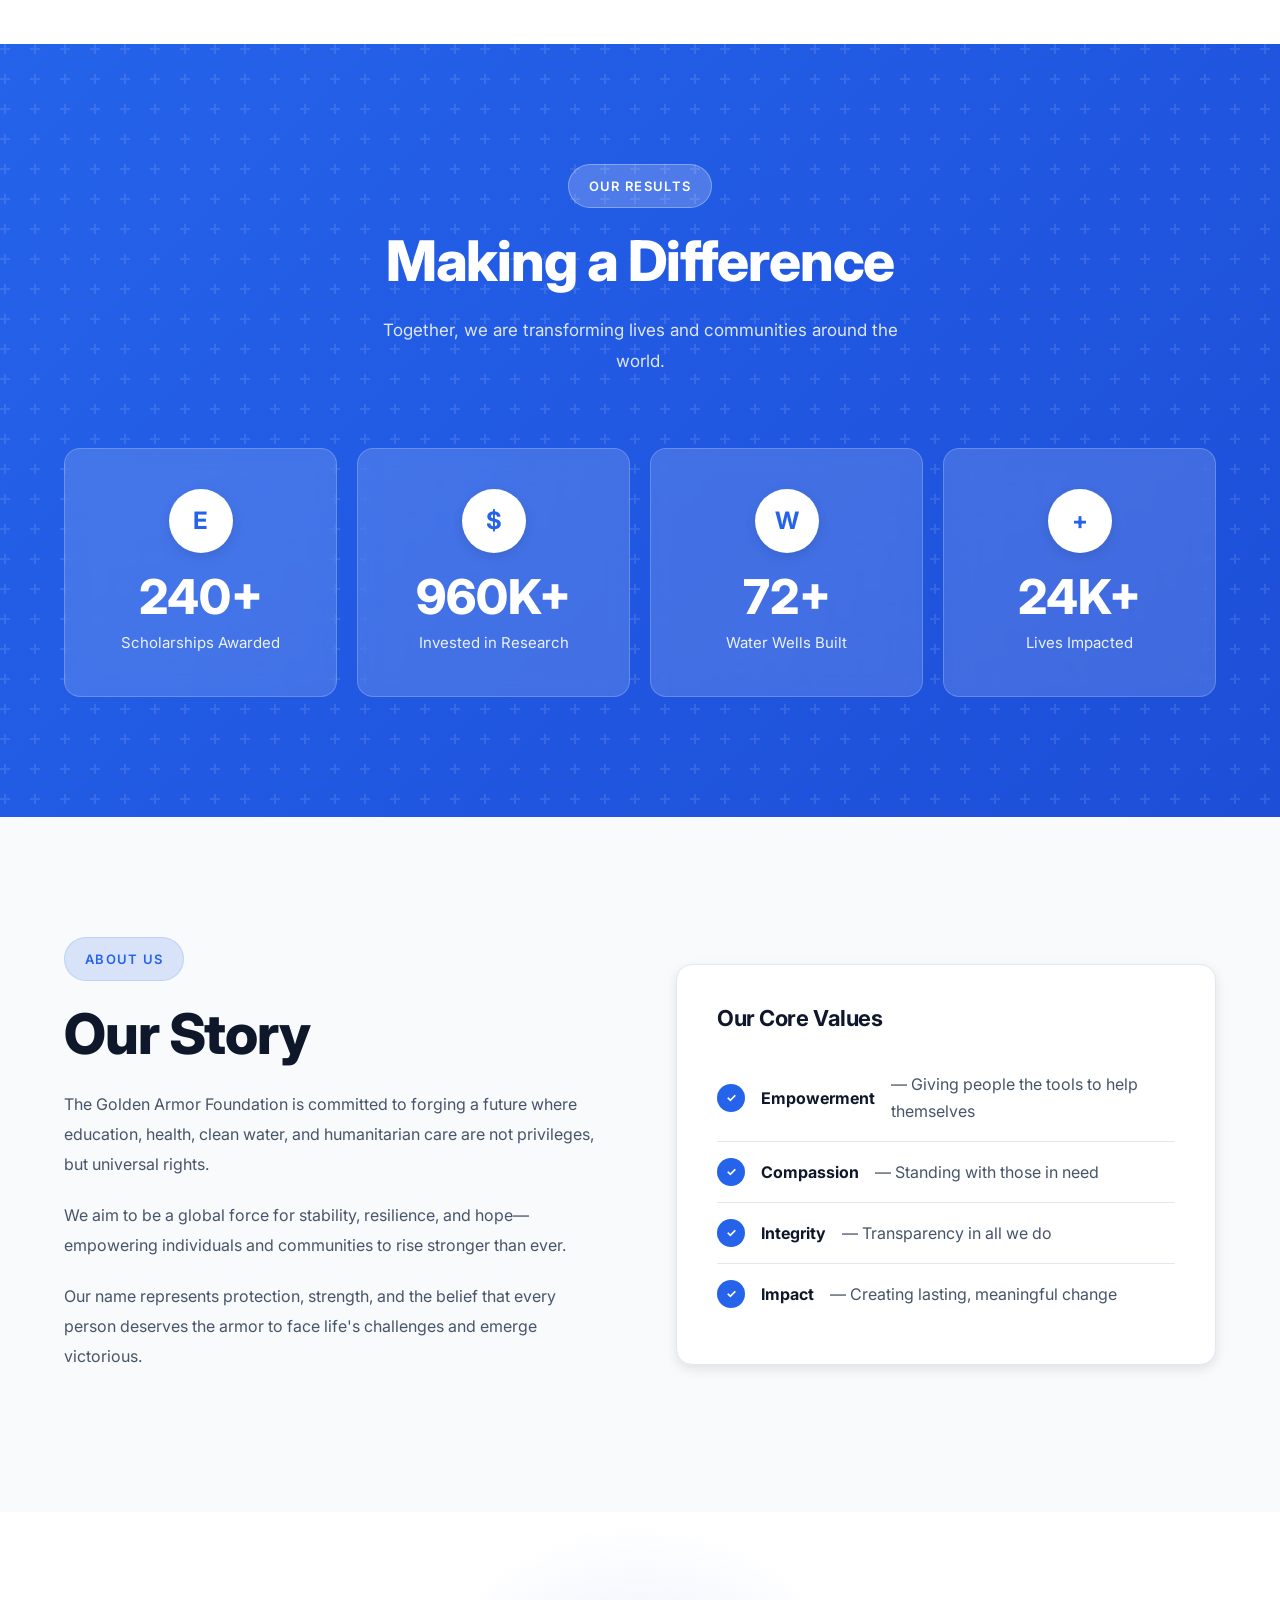
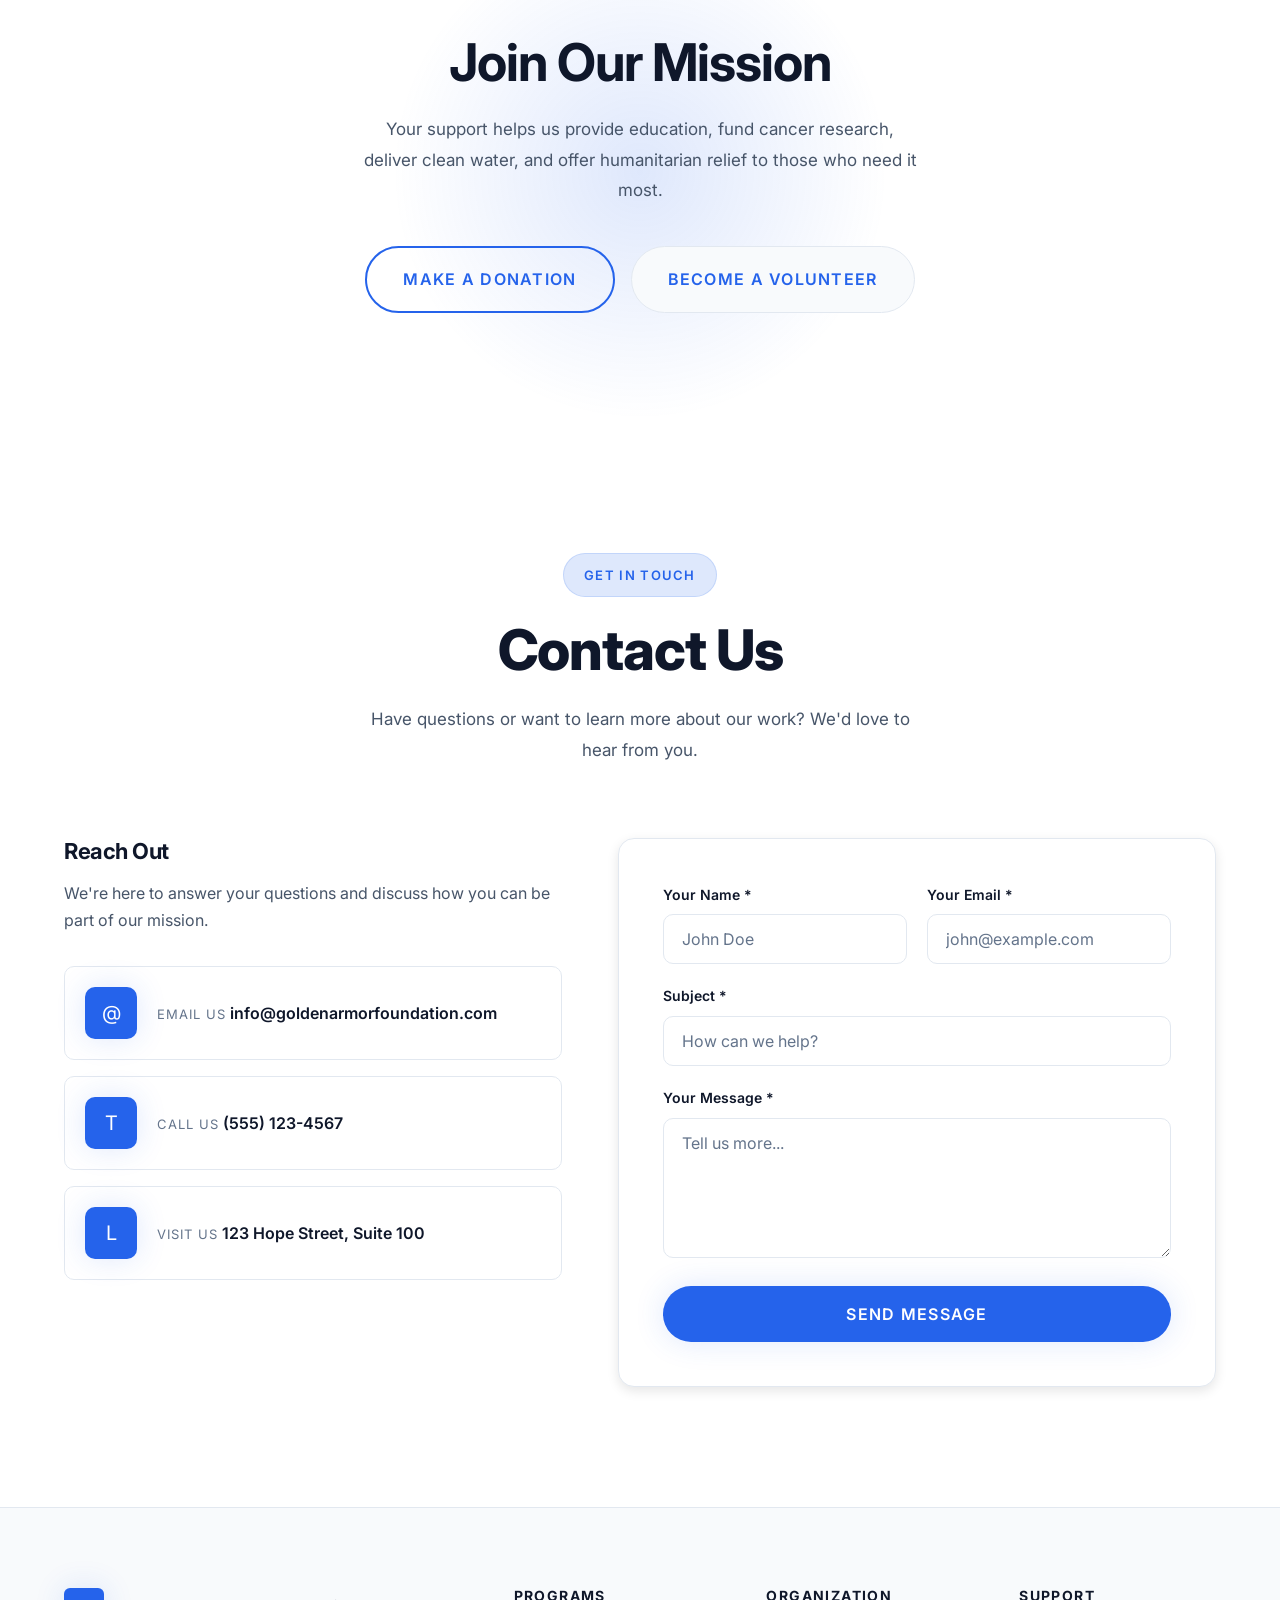
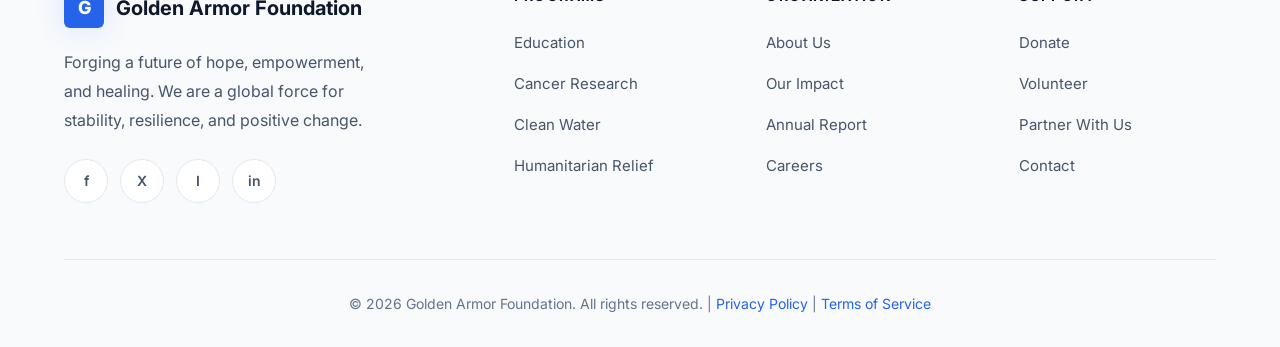
==== commit 729e7088: "empty change" ====
--- a/index.html
+++ b/index.html
@@ -12,6 +12,8 @@
 </head>
 <body>
     <!-- Skip Link for Accessibility -->
+
+
     <a href="#main-content" class="skip-link" style="position: absolute; top: -100px; left: 0; background: #fff; color: #000; padding: 16px 24px; z-index: 10000; transition: top 0.3s;">Skip to main content</a>
     
     <!-- Network Canvas Background -->
